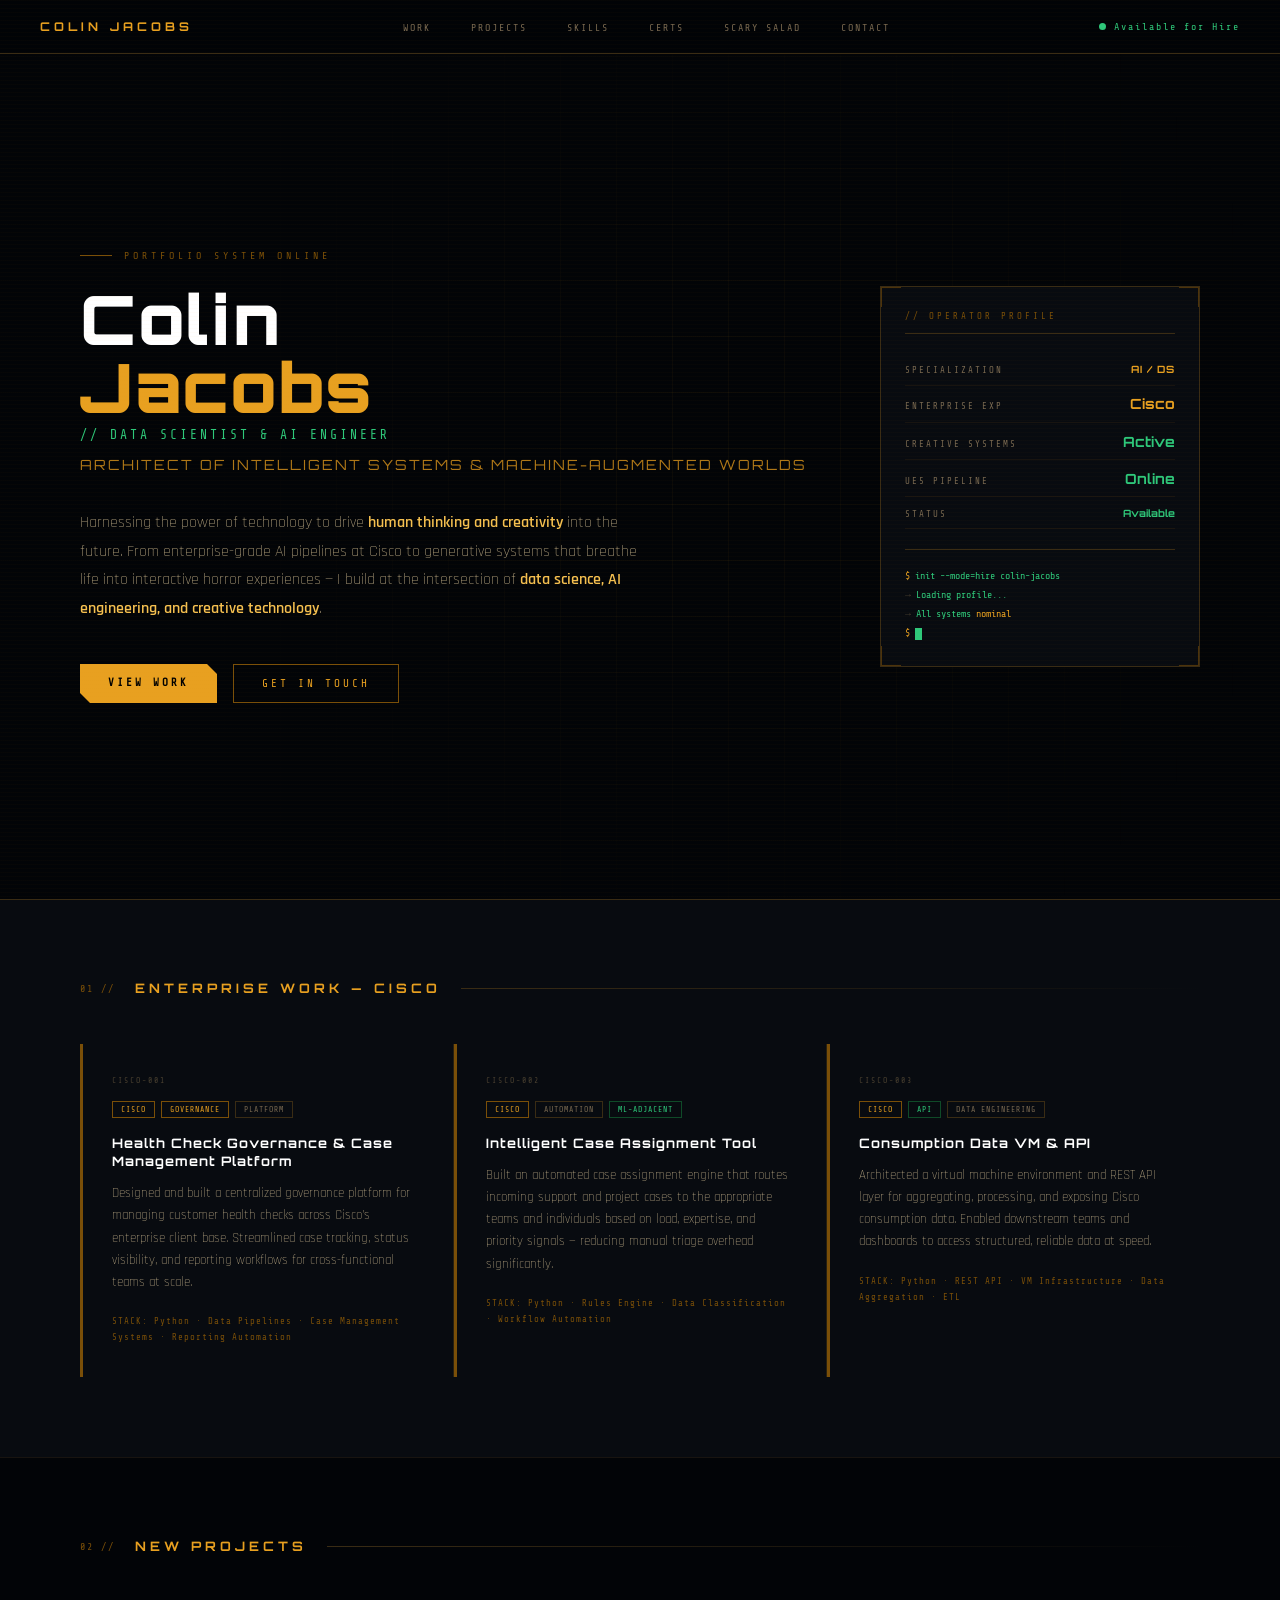
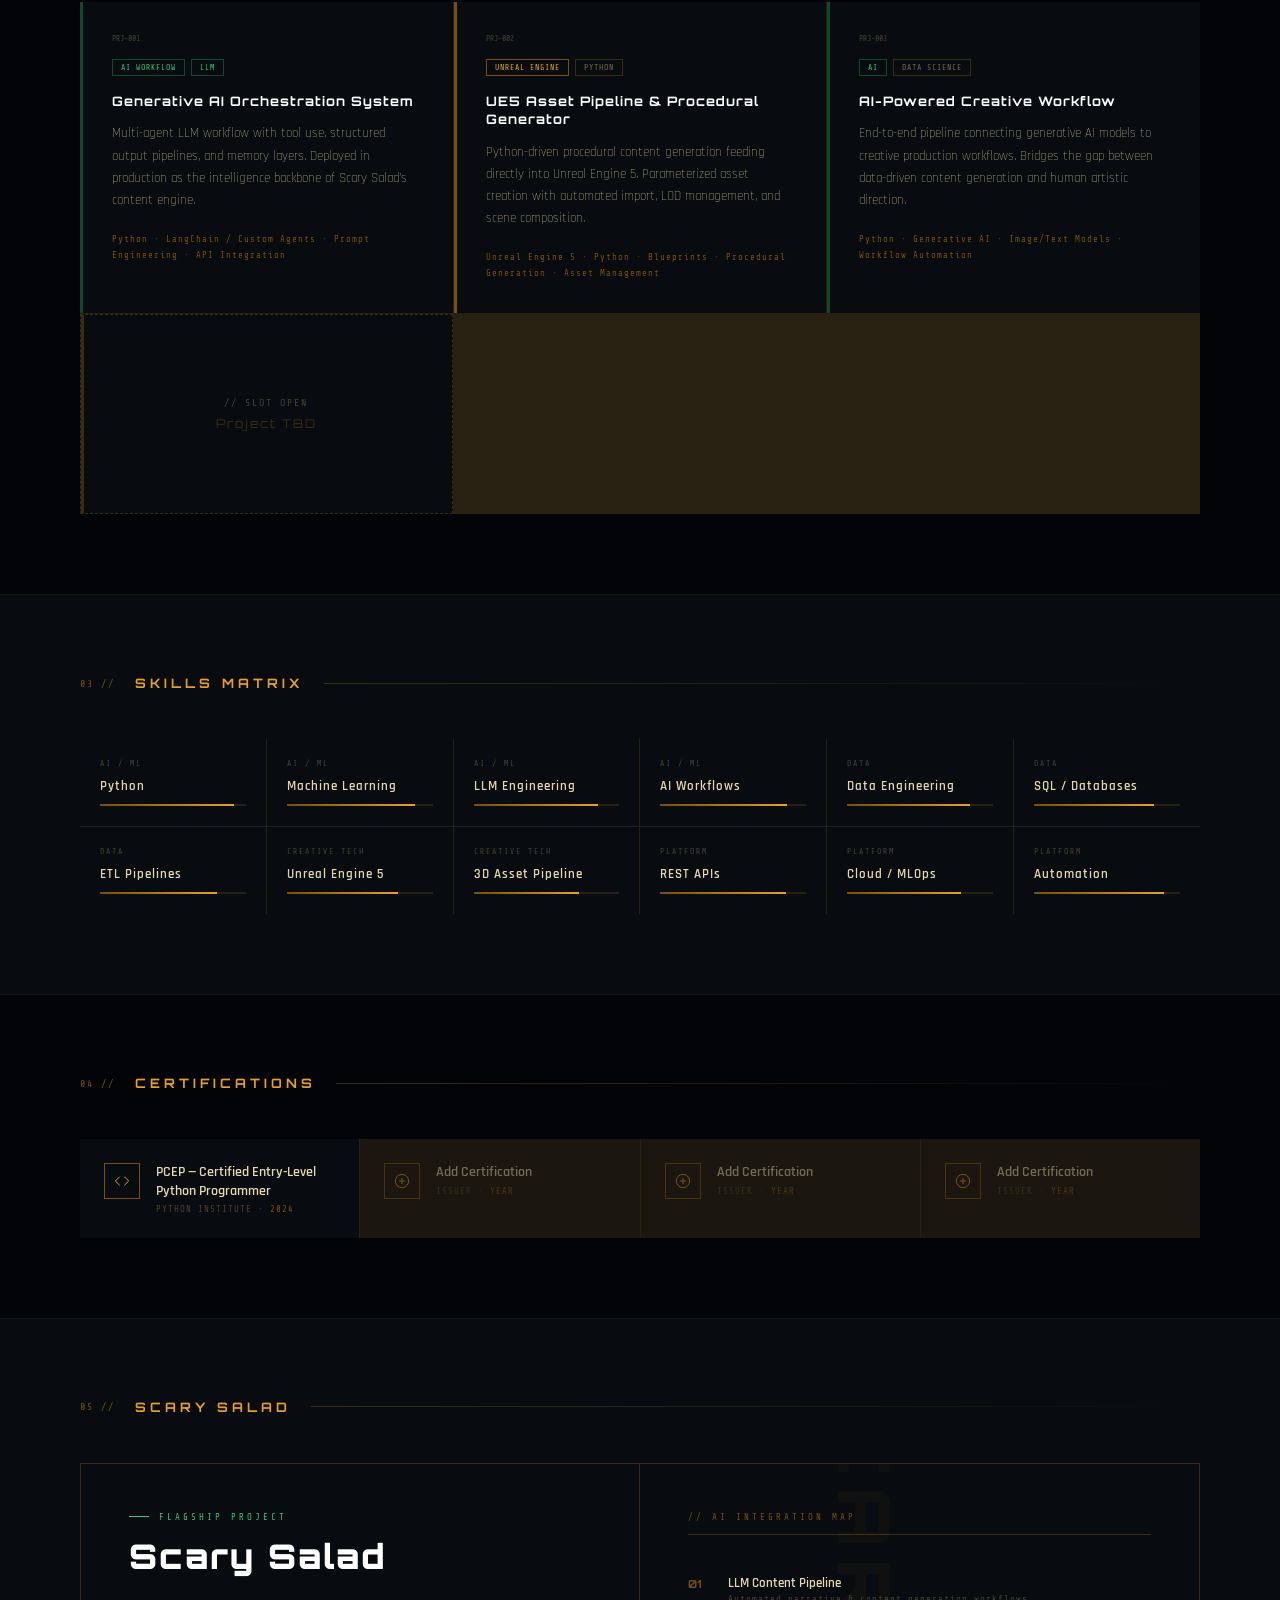
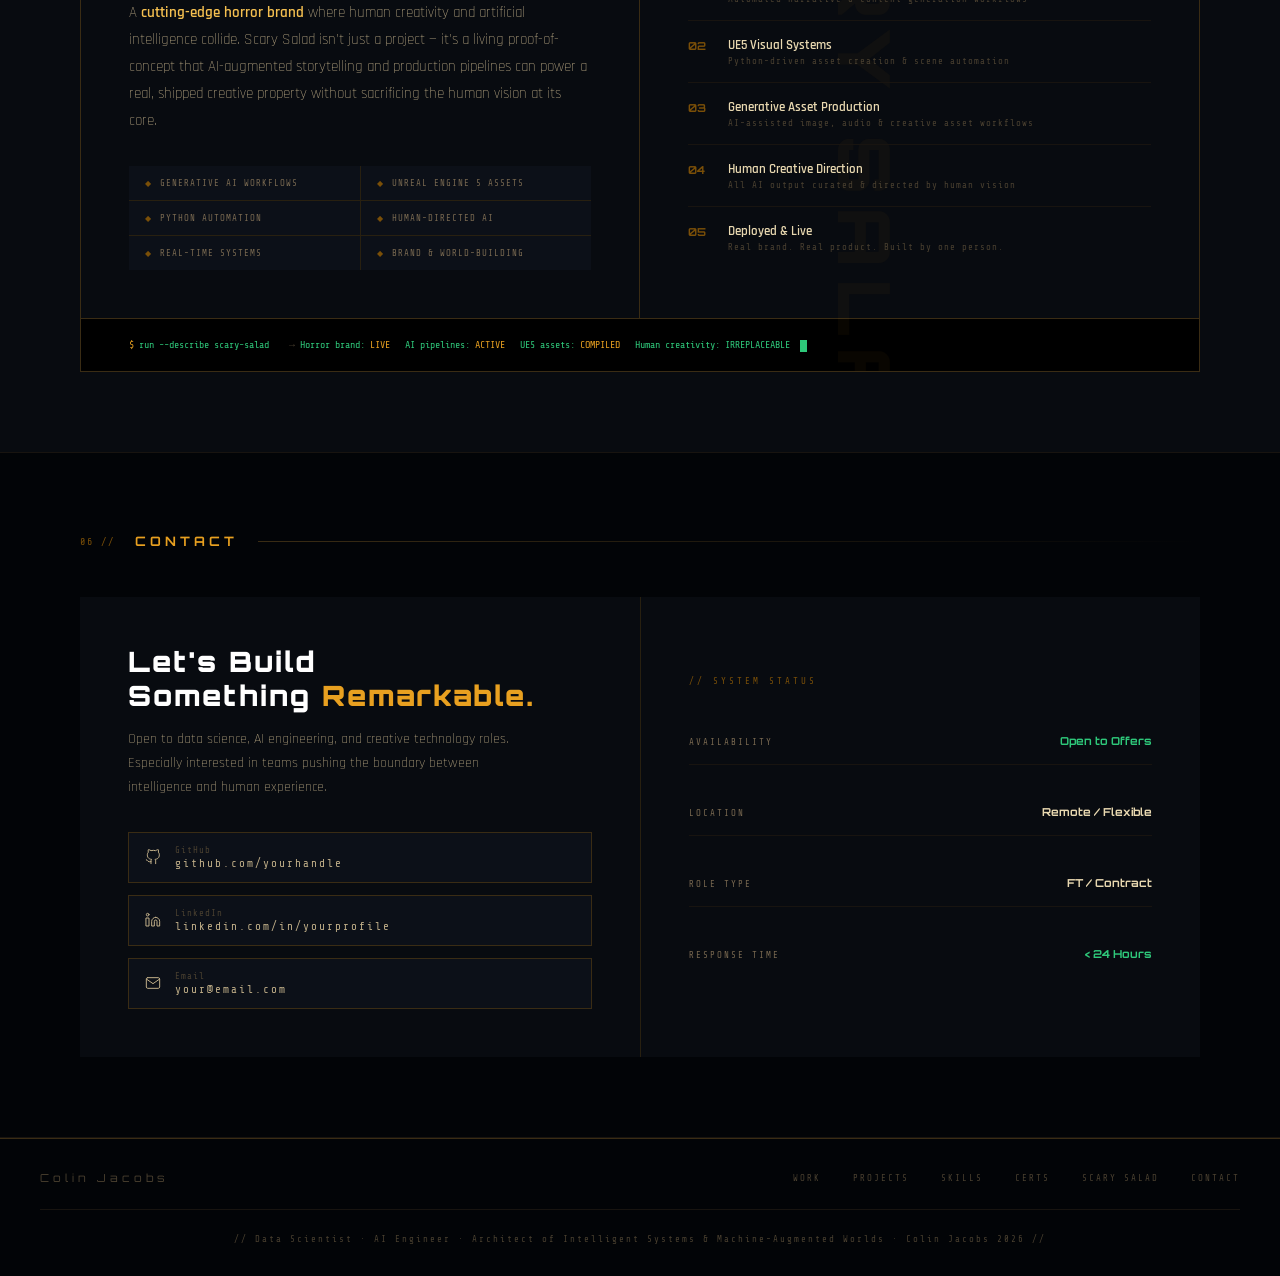
==== index.html @ 4a60636d "Add files via upload" ====
<!DOCTYPE html>
<html lang="en">
<head>
<meta charset="UTF-8">
<meta name="viewport" content="width=device-width, initial-scale=1.0">
<title>Colin Jacobs — Data Scientist & AI Engineer</title>
<link rel="preconnect" href="https://fonts.googleapis.com">
<link rel="preconnect" href="https://fonts.gstatic.com" crossorigin>
<link href="https://fonts.googleapis.com/css2?family=Share+Tech+Mono&family=Orbitron:wght@400;700;900&family=Rajdhani:wght@300;400;500;600;700&display=swap" rel="stylesheet">
<style>
  :root {
    --bg:           #020407;
    --surface:      #080b10;
    --surface2:     #0c1018;
    --surface3:     #111620;
    --amber:        #e8a020;
    --amber-dim:    #7a4f08;
    --amber-mid:    #b07818;
    --amber-glow:   #f5c050;
    --amber-faint:  rgba(232,160,32,0.08);
    --green:        #2ec87a;
    --green-dim:    #0f4a28;
    --text:         #c0ae88;
    --text-bright:  #e8d8b0;
    --text-dim:     #4a4030;
    --text-mid:     #786850;
    --border:       #181410;
    --border-mid:   #282010;
    --border-bright:#3a2c14;
    --red:          #c83018;
    --scan:         rgba(232,160,32,0.025);
    --grid-line:    rgba(232,160,32,0.05);
  }

  *, *::before, *::after { margin: 0; padding: 0; box-sizing: border-box; }

  html { scroll-behavior: smooth; }

  body {
    background: var(--bg);
    color: var(--text);
    font-family: 'Rajdhani', sans-serif;
    font-weight: 400;
    overflow-x: hidden;
    cursor: crosshair;
  }

  /* ── SCANLINES ── */
  body::before {
    content: '';
    position: fixed; inset: 0;
    background: repeating-linear-gradient(
      0deg,
      transparent,
      transparent 3px,
      var(--scan) 3px,
      var(--scan) 4px
    );
    pointer-events: none;
    z-index: 9999;
  }

  /* ── CORNER ORNAMENTS ── */
  .corner-ornament {
    position: absolute;
    width: 20px; height: 20px;
    pointer-events: none;
  }
  .corner-ornament.tl { top: 0; left: 0; border-top: 1px solid var(--amber-dim); border-left: 1px solid var(--amber-dim); }
  .corner-ornament.tr { top: 0; right: 0; border-top: 1px solid var(--amber-dim); border-right: 1px solid var(--amber-dim); }
  .corner-ornament.bl { bottom: 0; left: 0; border-bottom: 1px solid var(--amber-dim); border-left: 1px solid var(--amber-dim); }
  .corner-ornament.br { bottom: 0; right: 0; border-bottom: 1px solid var(--amber-dim); border-right: 1px solid var(--amber-dim); }

  /* ── SCROLLBAR ── */
  ::-webkit-scrollbar { width: 4px; }
  ::-webkit-scrollbar-track { background: var(--bg); }
  ::-webkit-scrollbar-thumb { background: var(--amber-dim); }

  /* ── NAV ── */
  nav {
    position: fixed; top: 0; left: 0; right: 0; z-index: 500;
    height: 54px;
    background: rgba(2,4,7,0.97);
    border-bottom: 1px solid var(--border-bright);
    display: flex; align-items: center; justify-content: space-between;
    padding: 0 2.5rem;
    backdrop-filter: blur(4px);
  }
  .nav-logo {
    font-family: 'Orbitron', monospace;
    font-size: 12px; font-weight: 700;
    color: var(--amber);
    letter-spacing: 4px;
    text-transform: uppercase;
    text-decoration: none;
  }
  .nav-links {
    display: flex; gap: 2.5rem;
    list-style: none;
  }
  .nav-links a {
    font-family: 'Share Tech Mono', monospace;
    font-size: 10px; letter-spacing: 2px;
    color: var(--text-mid);
    text-decoration: none;
    text-transform: uppercase;
    transition: color 0.2s;
    position: relative;
  }
  .nav-links a::after {
    content: '';
    position: absolute; bottom: -4px; left: 0; right: 0;
    height: 1px; background: var(--amber);
    transform: scaleX(0);
    transition: transform 0.2s;
  }
  .nav-links a:hover { color: var(--amber); }
  .nav-links a:hover::after { transform: scaleX(1); }
  .nav-status {
    font-family: 'Share Tech Mono', monospace;
    font-size: 10px; letter-spacing: 2px;
    color: var(--green);
    display: flex; align-items: center; gap: 8px;
  }
  .status-dot {
    width: 7px; height: 7px; border-radius: 50%;
    background: var(--green);
    animation: blink 2.4s ease-in-out infinite;
  }
  @keyframes blink { 0%,100%{opacity:1;} 50%{opacity:0.2;} }

  /* ── HERO ── */
  .hero {
    min-height: 100vh;
    padding: 54px 0 0;
    position: relative;
    display: flex; align-items: center;
    border-bottom: 1px solid var(--border-bright);
    overflow: hidden;
  }
  .hero-bg-grid {
    position: absolute; inset: 0;
    background-image:
      linear-gradient(var(--grid-line) 1px, transparent 1px),
      linear-gradient(90deg, var(--grid-line) 1px, transparent 1px);
    background-size: 56px 56px;
    mask-image: radial-gradient(ellipse 70% 80% at 40% 50%, black 20%, transparent 90%);
  }
  .hero-vignette {
    position: absolute; inset: 0;
    background: radial-gradient(ellipse 60% 80% at 80% 50%, transparent 40%, rgba(2,4,7,0.9) 100%);
  }
  .hero-inner {
    position: relative;
    width: 100%; max-width: 1200px;
    margin: 0 auto;
    padding: 5rem 2.5rem;
    display: grid;
    grid-template-columns: 1fr 320px;
    gap: 4rem;
    align-items: center;
  }
  .hero-eyebrow {
    font-family: 'Share Tech Mono', monospace;
    font-size: 10px; letter-spacing: 4px;
    color: var(--amber-dim);
    text-transform: uppercase;
    display: flex; align-items: center; gap: 12px;
    margin-bottom: 1.5rem;
    animation: fadeUp 0.8s ease both;
  }
  .hero-eyebrow::before {
    content: '';
    display: block; width: 32px; height: 1px;
    background: var(--amber-dim);
  }
  .hero-name {
    font-family: 'Orbitron', monospace;
    font-size: clamp(36px, 6vw, 68px);
    font-weight: 900;
    color: #fff;
    letter-spacing: 2px;
    line-height: 1.0;
    margin-bottom: 0.4rem;
    animation: fadeUp 0.8s 0.1s ease both;
  }
  .hero-name .name-first { display: block; }
  .hero-name .name-last {
    display: block;
    color: var(--amber);
    -webkit-text-stroke: 0px;
  }
  .hero-subtitle {
    font-family: 'Share Tech Mono', monospace;
    font-size: 13px; letter-spacing: 3px;
    color: var(--green);
    text-transform: uppercase;
    margin-bottom: 0.75rem;
    animation: fadeUp 0.8s 0.2s ease both;
  }
  .hero-tagline {
    font-family: 'Orbitron', monospace;
    font-size: clamp(11px, 1.4vw, 14px);
    font-weight: 400;
    color: var(--amber-mid);
    letter-spacing: 2px;
    text-transform: uppercase;
    margin-bottom: 2rem;
    line-height: 1.6;
    animation: fadeUp 0.8s 0.25s ease both;
  }
  .hero-bio {
    font-size: 16px;
    color: var(--text);
    line-height: 1.8;
    font-weight: 300;
    max-width: 560px;
    margin-bottom: 2.5rem;
    animation: fadeUp 0.8s 0.3s ease both;
  }
  .hero-bio strong { color: var(--amber-glow); font-weight: 600; }
  .hero-cta {
    display: flex; gap: 1rem; flex-wrap: wrap;
    animation: fadeUp 0.8s 0.4s ease both;
  }
  .btn-primary {
    font-family: 'Share Tech Mono', monospace;
    font-size: 11px; letter-spacing: 3px;
    padding: 12px 28px;
    background: var(--amber);
    color: #000;
    border: none; cursor: pointer;
    text-transform: uppercase;
    font-weight: 700;
    text-decoration: none;
    display: inline-block;
    transition: background 0.2s, transform 0.15s;
    clip-path: polygon(0 0, calc(100% - 10px) 0, 100% 10px, 100% 100%, 10px 100%, 0 calc(100% - 10px));
  }
  .btn-primary:hover { background: var(--amber-glow); transform: translateY(-1px); }
  .btn-outline {
    font-family: 'Share Tech Mono', monospace;
    font-size: 11px; letter-spacing: 3px;
    padding: 12px 28px;
    background: transparent;
    color: var(--amber);
    border: 1px solid var(--amber-dim);
    cursor: pointer;
    text-transform: uppercase;
    text-decoration: none;
    display: inline-block;
    transition: border-color 0.2s, color 0.2s, transform 0.15s;
  }
  .btn-outline:hover { border-color: var(--amber); color: var(--amber-glow); transform: translateY(-1px); }

  /* hero sidebar */
  .hero-sidebar {
    animation: fadeUp 0.8s 0.5s ease both;
  }
  .hud-panel {
    background: var(--surface);
    border: 1px solid var(--border-bright);
    padding: 1.5rem;
    position: relative;
  }
  .hud-panel .corner-ornament { opacity: 0.6; }
  .hud-title {
    font-family: 'Share Tech Mono', monospace;
    font-size: 9px; letter-spacing: 3px;
    color: var(--amber-dim);
    text-transform: uppercase;
    margin-bottom: 1.25rem;
    padding-bottom: 0.75rem;
    border-bottom: 1px solid var(--border-bright);
  }
  .hud-stat {
    display: flex; justify-content: space-between; align-items: baseline;
    padding: 0.6rem 0;
    border-bottom: 1px solid var(--border);
  }
  .hud-stat:last-child { border-bottom: none; }
  .hud-label {
    font-family: 'Share Tech Mono', monospace;
    font-size: 9px; letter-spacing: 2px;
    color: var(--text-mid);
    text-transform: uppercase;
  }
  .hud-val {
    font-family: 'Orbitron', monospace;
    font-size: 14px; font-weight: 700;
    color: var(--amber);
  }
  .hud-val.green { color: var(--green); }
  .terminal-line {
    font-family: 'Share Tech Mono', monospace;
    font-size: 10px; color: var(--green);
    margin-top: 1.25rem; padding-top: 1rem;
    border-top: 1px solid var(--border-bright);
    line-height: 1.9;
  }
  .t-p { color: var(--amber); }
  .t-d { color: var(--text-dim); }
  .cursor {
    display: inline-block;
    width: 7px; height: 12px;
    background: var(--green);
    vertical-align: middle;
    animation: cur 1s step-end infinite;
  }
  @keyframes cur { 0%,100%{opacity:1} 50%{opacity:0} }

  @keyframes fadeUp {
    from { opacity:0; transform: translateY(20px); }
    to   { opacity:1; transform: translateY(0); }
  }

  /* ── SECTION BASE ── */
  .section {
    max-width: 1200px;
    margin: 0 auto;
    padding: 5rem 2.5rem;
    border-bottom: 1px solid var(--border);
  }
  .section-header {
    display: flex; align-items: center; gap: 1.25rem;
    margin-bottom: 3rem;
  }
  .section-num {
    font-family: 'Share Tech Mono', monospace;
    font-size: 10px; letter-spacing: 2px;
    color: var(--amber-dim);
    flex-shrink: 0;
  }
  .section-title {
    font-family: 'Orbitron', monospace;
    font-size: 13px; font-weight: 700;
    color: var(--amber);
    letter-spacing: 4px;
    text-transform: uppercase;
    flex-shrink: 0;
  }
  .section-rule {
    flex: 1; height: 1px;
    background: linear-gradient(90deg, var(--border-bright), transparent);
  }

  /* ── SKILLS ── */
  .skills-grid {
    display: grid;
    grid-template-columns: repeat(auto-fit, minmax(160px, 1fr));
    gap: 1px;
    background: var(--border-mid);
  }
  .skill-cell {
    background: var(--surface);
    padding: 1.25rem;
    transition: background 0.2s;
    position: relative;
  }
  .skill-cell:hover { background: var(--surface2); }
  .skill-cat {
    font-family: 'Share Tech Mono', monospace;
    font-size: 8px; letter-spacing: 2px;
    color: var(--text-dim);
    text-transform: uppercase;
    margin-bottom: 10px;
  }
  .skill-name {
    font-family: 'Rajdhani', sans-serif;
    font-size: 13px; font-weight: 600;
    color: var(--text-bright);
    margin-bottom: 10px;
    letter-spacing: 1px;
  }
  .skill-bar {
    height: 2px;
    background: var(--border-mid);
    position: relative;
    overflow: hidden;
  }
  .skill-fill {
    height: 100%;
    background: linear-gradient(90deg, var(--amber-dim), var(--amber));
    width: 0%;
    transition: width 1.2s cubic-bezier(0.4, 0, 0.2, 1);
  }
  .skill-pct {
    position: absolute; right: 0; top: -18px;
    font-family: 'Share Tech Mono', monospace;
    font-size: 9px; color: var(--amber-dim);
  }

  /* ── WORK / CISCO ── */
  .work-grid {
    display: grid;
    grid-template-columns: repeat(auto-fit, minmax(300px, 1fr));
    gap: 1px;
    background: var(--border-mid);
  }
  .work-card {
    background: var(--surface);
    padding: 2rem;
    position: relative;
    overflow: hidden;
    transition: background 0.2s;
  }
  .work-card:hover { background: var(--surface2); }
  .work-card::before {
    content: '';
    position: absolute; top: 0; left: 0;
    width: 3px; height: 100%;
    background: var(--amber-dim);
    transition: background 0.2s;
  }
  .work-card:hover::before { background: var(--amber); }
  .work-card-id {
    font-family: 'Share Tech Mono', monospace;
    font-size: 8px; letter-spacing: 2px;
    color: var(--text-dim);
    margin-bottom: 1rem;
  }
  .work-tags {
    display: flex; gap: 6px; flex-wrap: wrap;
    margin-bottom: 1rem;
  }
  .tag {
    font-family: 'Share Tech Mono', monospace;
    font-size: 8px; letter-spacing: 1px;
    padding: 3px 8px;
    border: 1px solid var(--border-bright);
    color: var(--text-mid);
    text-transform: uppercase;
  }
  .tag.amber { border-color: var(--amber-dim); color: var(--amber); }
  .tag.green  { border-color: var(--green-dim);  color: var(--green); }
  .work-title {
    font-family: 'Orbitron', monospace;
    font-size: 13px; font-weight: 700;
    color: #fff;
    letter-spacing: 1px;
    line-height: 1.4;
    margin-bottom: 0.75rem;
  }
  .work-desc {
    font-size: 13px;
    color: var(--text);
    line-height: 1.7;
    font-weight: 300;
  }
  .work-tech {
    margin-top: 1.25rem;
    font-family: 'Share Tech Mono', monospace;
    font-size: 9px;
    color: var(--amber-dim);
    letter-spacing: 1px;
    line-height: 1.8;
  }

  /* ── PROJECTS ── */
  .projects-grid {
    display: grid;
    grid-template-columns: repeat(auto-fit, minmax(280px, 1fr));
    gap: 1px;
    background: var(--border-mid);
  }
  .project-card {
    background: var(--surface);
    padding: 2rem;
    position: relative;
    overflow: hidden;
    transition: background 0.2s;
  }
  .project-card:hover { background: var(--surface2); }
  .project-card::before {
    content: '';
    position: absolute; top: 0; left: 0;
    width: 3px; height: 100%;
    background: var(--border-bright);
    transition: background 0.2s;
  }
  .project-card.accent-amber::before { background: var(--amber-dim); }
  .project-card.accent-green::before  { background: var(--green-dim); }
  .project-card:hover::before { filter: brightness(1.6); }
  .project-num {
    font-family: 'Share Tech Mono', monospace;
    font-size: 8px; color: var(--text-dim);
    margin-bottom: 1rem;
  }
  .project-title {
    font-family: 'Orbitron', monospace;
    font-size: 13px; font-weight: 700;
    color: #fff; letter-spacing: 1px;
    line-height: 1.4; margin-bottom: 0.75rem;
  }
  .project-desc {
    font-size: 13px; color: var(--text);
    line-height: 1.7; font-weight: 300;
  }

  /* ── CERTS ── */
  .certs-grid {
    display: grid;
    grid-template-columns: repeat(auto-fit, minmax(240px, 1fr));
    gap: 1px;
    background: var(--border-mid);
  }
  .cert-card {
    background: var(--surface);
    padding: 1.5rem;
    display: flex; align-items: flex-start; gap: 1rem;
    transition: background 0.2s;
    position: relative;
  }
  .cert-card:hover { background: var(--surface2); }
  .cert-card.placeholder { opacity: 0.4; }
  .cert-icon {
    width: 36px; height: 36px; flex-shrink: 0;
    border: 1px solid var(--amber-dim);
    display: flex; align-items: center; justify-content: center;
  }
  .cert-icon svg { width: 16px; height: 16px; stroke: var(--amber); fill: none; stroke-width: 1.5; stroke-linecap: round; stroke-linejoin: round; }
  .cert-name {
    font-family: 'Rajdhani', sans-serif;
    font-size: 14px; font-weight: 600;
    color: var(--text-bright);
    margin-bottom: 4px;
    line-height: 1.3;
  }
  .cert-meta {
    font-family: 'Share Tech Mono', monospace;
    font-size: 9px; color: var(--text-dim);
    letter-spacing: 1px; text-transform: uppercase;
  }
  .cert-meta span { color: var(--amber-dim); }

  /* ── SCARY SALAD ── */
  .ss-wrapper {
    background: var(--surface);
    border: 1px solid var(--border-bright);
    position: relative;
    overflow: hidden;
  }
  .ss-watermark {
    position: absolute;
    right: -40px; top: 50%;
    transform: translateY(-50%) rotate(90deg);
    font-family: 'Orbitron', monospace;
    font-size: 72px; font-weight: 900;
    color: rgba(232,160,32,0.04);
    letter-spacing: 12px;
    white-space: nowrap;
    pointer-events: none;
    user-select: none;
  }
  .ss-inner {
    display: grid;
    grid-template-columns: 1fr 1fr;
    gap: 0;
  }
  .ss-left {
    padding: 3rem;
    border-right: 1px solid var(--border-bright);
    position: relative;
  }
  .ss-right { padding: 3rem; }
  .ss-eyebrow {
    font-family: 'Share Tech Mono', monospace;
    font-size: 9px; letter-spacing: 3px;
    color: var(--green);
    text-transform: uppercase;
    margin-bottom: 1rem;
    display: flex; align-items: center; gap: 10px;
  }
  .ss-eyebrow::before {
    content: '';
    width: 20px; height: 1px;
    background: var(--green);
    display: block;
  }
  .ss-title {
    font-family: 'Orbitron', monospace;
    font-size: clamp(22px, 3vw, 34px);
    font-weight: 900;
    color: #fff;
    line-height: 1.1;
    margin-bottom: 1.5rem;
    letter-spacing: 2px;
  }
  .ss-desc {
    font-size: 15px;
    color: var(--text);
    line-height: 1.8;
    font-weight: 300;
    margin-bottom: 2rem;
  }
  .ss-desc strong { color: var(--amber-glow); font-weight: 600; }
  .ss-pillars {
    display: grid;
    grid-template-columns: 1fr 1fr;
    gap: 1px;
    background: var(--border-mid);
  }
  .ss-pillar {
    background: var(--surface2);
    padding: 0.75rem 1rem;
    font-family: 'Share Tech Mono', monospace;
    font-size: 9px; letter-spacing: 1px;
    color: var(--text-mid);
    text-transform: uppercase;
    display: flex; align-items: center; gap: 8px;
  }
  .ss-pillar::before {
    content: '◆';
    color: var(--amber-dim);
    font-size: 8px;
  }
  .ss-right-title {
    font-family: 'Share Tech Mono', monospace;
    font-size: 9px; letter-spacing: 3px;
    color: var(--amber-dim);
    text-transform: uppercase;
    margin-bottom: 1.5rem;
    padding-bottom: 0.75rem;
    border-bottom: 1px solid var(--border-bright);
  }
  .ss-flow {
    display: flex;
    flex-direction: column;
    gap: 0;
  }
  .ss-flow-step {
    display: flex; align-items: flex-start; gap: 1rem;
    padding: 1rem 0;
    border-bottom: 1px solid var(--border);
    position: relative;
  }
  .ss-flow-step:last-child { border-bottom: none; }
  .ss-flow-num {
    font-family: 'Orbitron', monospace;
    font-size: 11px; font-weight: 700;
    color: var(--amber-dim);
    flex-shrink: 0; width: 24px;
    margin-top: 2px;
  }
  .ss-flow-label {
    font-family: 'Rajdhani', sans-serif;
    font-size: 13px; font-weight: 600;
    color: var(--text-bright);
    margin-bottom: 3px;
  }
  .ss-flow-sub {
    font-family: 'Share Tech Mono', monospace;
    font-size: 9px; color: var(--text-dim);
    letter-spacing: 1px;
  }
  .ss-terminal {
    background: #000;
    border-top: 1px solid var(--border-bright);
    padding: 1rem 3rem;
    font-family: 'Share Tech Mono', monospace;
    font-size: 10px; color: var(--green);
    line-height: 2;
  }

  /* ── CONTACT ── */
  .contact-grid {
    display: grid;
    grid-template-columns: 1fr 1fr;
    gap: 1px;
    background: var(--border-mid);
  }
  .contact-left {
    background: var(--surface);
    padding: 3rem;
  }
  .contact-headline {
    font-family: 'Orbitron', monospace;
    font-size: clamp(18px, 2.5vw, 28px);
    font-weight: 900;
    color: #fff;
    letter-spacing: 2px;
    line-height: 1.2;
    margin-bottom: 1rem;
  }
  .contact-headline .accent { color: var(--amber); }
  .contact-sub {
    font-size: 14px; color: var(--text);
    line-height: 1.7; font-weight: 300;
    margin-bottom: 2rem; max-width: 400px;
  }
  .contact-links {
    display: flex; flex-direction: column; gap: 12px;
  }
  .contact-link {
    display: flex; align-items: center; gap: 14px;
    padding: 12px 16px;
    border: 1px solid var(--border-bright);
    color: var(--text);
    text-decoration: none;
    font-family: 'Share Tech Mono', monospace;
    font-size: 11px; letter-spacing: 2px;
    transition: border-color 0.2s, color 0.2s;
    background: var(--surface2);
  }
  .contact-link:hover { border-color: var(--amber); color: var(--amber); }
  .contact-link-label { color: var(--text-dim); font-size: 9px; display: block; margin-bottom: 2px; letter-spacing: 1px; }
  .contact-right {
    background: var(--surface);
    padding: 3rem;
    display: flex; flex-direction: column; gap: 1px;
  }

  /* ── FOOTER ── */
  footer {
    background: var(--bg);
    border-top: 1px solid var(--border-bright);
    padding: 2rem 2.5rem;
    display: flex;
    justify-content: space-between; align-items: center;
    flex-wrap: wrap; gap: 1rem;
    max-width: 100%;
  }
  .footer-logo {
    font-family: 'Orbitron', monospace;
    font-size: 11px; letter-spacing: 4px;
    color: var(--text-dim);
    text-decoration: none;
  }
  .footer-links { display: flex; gap: 2rem; }
  .footer-links a {
    font-family: 'Share Tech Mono', monospace;
    font-size: 9px; letter-spacing: 2px;
    color: var(--text-dim);
    text-decoration: none;
    text-transform: uppercase;
    transition: color 0.2s;
  }
  .footer-links a:hover { color: var(--amber); }
  .footer-copy {
    width: 100%;
    text-align: center;
    font-family: 'Share Tech Mono', monospace;
    font-size: 9px; letter-spacing: 2px;
    color: var(--text-dim);
    border-top: 1px solid var(--border);
    padding-top: 1.5rem; margin-top: 0.5rem;
  }

  /* ── RESPONSIVE ── */
  @media (max-width: 860px) {
    .hero-inner { grid-template-columns: 1fr; }
    .hero-sidebar { display: none; }
    .ss-inner { grid-template-columns: 1fr; }
    .ss-left { border-right: none; border-bottom: 1px solid var(--border-bright); }
    .contact-grid { grid-template-columns: 1fr; }
    .nav-links { display: none; }
  }
</style>
</head>
<body>

<!-- ── NAV ── -->
<nav>
  <a href="#" class="nav-logo">Colin Jacobs</a>
  <ul class="nav-links">
    <li><a href="#work">Work</a></li>
    <li><a href="#projects">Projects</a></li>
    <li><a href="#skills">Skills</a></li>
    <li><a href="#certs">Certs</a></li>
    <li><a href="#scary-salad">Scary Salad</a></li>
    <li><a href="#contact">Contact</a></li>
  </ul>
  <div class="nav-status"><div class="status-dot"></div>Available for Hire</div>
</nav>

<!-- ── HERO ── -->
<section class="hero">
  <div class="hero-bg-grid"></div>
  <div class="hero-vignette"></div>
  <div class="hero-inner">
    <div class="hero-content">
      <div class="hero-eyebrow">Portfolio System Online</div>
      <h1 class="hero-name">
        <span class="name-first">Colin</span>
        <span class="name-last">Jacobs</span>
      </h1>
      <div class="hero-subtitle">// Data Scientist &amp; AI Engineer</div>
      <div class="hero-tagline">Architect of Intelligent Systems &amp; Machine-Augmented Worlds</div>
      <p class="hero-bio">
        Harnessing the power of technology to drive <strong>human thinking and creativity</strong> into the future. From enterprise-grade AI pipelines at Cisco to generative systems that breathe life into interactive horror experiences — I build at the intersection of <strong>data science, AI engineering, and creative technology</strong>.
      </p>
      <div class="hero-cta">
        <a href="#work" class="btn-primary">View Work</a>
        <a href="#contact" class="btn-outline">Get In Touch</a>
      </div>
    </div>
    <aside class="hero-sidebar">
      <div class="hud-panel">
        <div class="corner-ornament tl"></div>
        <div class="corner-ornament tr"></div>
        <div class="corner-ornament bl"></div>
        <div class="corner-ornament br"></div>
        <div class="hud-title">// Operator Profile</div>
        <div class="hud-stat">
          <span class="hud-label">Specialization</span>
          <span class="hud-val" style="font-size:10px; letter-spacing:1px;">AI / DS</span>
        </div>
        <div class="hud-stat">
          <span class="hud-label">Enterprise Exp</span>
          <span class="hud-val">Cisco</span>
        </div>
        <div class="hud-stat">
          <span class="hud-label">Creative Systems</span>
          <span class="hud-val green">Active</span>
        </div>
        <div class="hud-stat">
          <span class="hud-label">UE5 Pipeline</span>
          <span class="hud-val green">Online</span>
        </div>
        <div class="hud-stat">
          <span class="hud-label">Status</span>
          <span class="hud-val green" style="font-size:10px;">Available</span>
        </div>
        <div class="terminal-line">
          <div><span class="t-p">$ </span>init --mode=hire colin-jacobs</div>
          <div><span class="t-d">→ </span>Loading profile...</div>
          <div><span class="t-d">→ </span>All systems <span style="color:var(--amber)">nominal</span></div>
          <div><span class="t-p">$ </span><span class="cursor"></span></div>
        </div>
      </div>
    </aside>
  </div>
</section>

<!-- ── CISCO WORK ── -->
<div id="work" style="background: var(--surface); border-bottom: 1px solid var(--border);">
  <div class="section" style="border:none;">
    <div class="section-header">
      <span class="section-num">01 //</span>
      <span class="section-title">Enterprise Work — Cisco</span>
      <div class="section-rule"></div>
    </div>
    <div class="work-grid">
      <div class="work-card">
        <div class="work-card-id">CISCO-001</div>
        <div class="work-tags">
          <span class="tag amber">Cisco</span>
          <span class="tag amber">Governance</span>
          <span class="tag">Platform</span>
        </div>
        <div class="work-title">Health Check Governance &amp; Case Management Platform</div>
        <p class="work-desc">Designed and built a centralized governance platform for managing customer health checks across Cisco's enterprise client base. Streamlined case tracking, status visibility, and reporting workflows for cross-functional teams at scale.</p>
        <div class="work-tech">STACK: Python · Data Pipelines · Case Management Systems · Reporting Automation</div>
      </div>
      <div class="work-card">
        <div class="work-card-id">CISCO-002</div>
        <div class="work-tags">
          <span class="tag amber">Cisco</span>
          <span class="tag">Automation</span>
          <span class="tag green">ML-Adjacent</span>
        </div>
        <div class="work-title">Intelligent Case Assignment Tool</div>
        <p class="work-desc">Built an automated case assignment engine that routes incoming support and project cases to the appropriate teams and individuals based on load, expertise, and priority signals — reducing manual triage overhead significantly.</p>
        <div class="work-tech">STACK: Python · Rules Engine · Data Classification · Workflow Automation</div>
      </div>
      <div class="work-card">
        <div class="work-card-id">CISCO-003</div>
        <div class="work-tags">
          <span class="tag amber">Cisco</span>
          <span class="tag green">API</span>
          <span class="tag">Data Engineering</span>
        </div>
        <div class="work-title">Consumption Data VM &amp; API</div>
        <p class="work-desc">Architected a virtual machine environment and REST API layer for aggregating, processing, and exposing Cisco consumption data. Enabled downstream teams and dashboards to access structured, reliable data at speed.</p>
        <div class="work-tech">STACK: Python · REST API · VM Infrastructure · Data Aggregation · ETL</div>
      </div>
    </div>
  </div>
</div>

<!-- ── PROJECTS ── -->
<div id="projects" style="border-bottom: 1px solid var(--border);">
  <div class="section" style="border:none;">
    <div class="section-header">
      <span class="section-num">02 //</span>
      <span class="section-title">New Projects</span>
      <div class="section-rule"></div>
    </div>
    <div class="projects-grid">
      <div class="project-card accent-green">
        <div class="project-num">PRJ-001</div>
        <div class="work-tags">
          <span class="tag green">AI Workflow</span>
          <span class="tag green">LLM</span>
        </div>
        <div class="project-title">Generative AI Orchestration System</div>
        <p class="project-desc">Multi-agent LLM workflow with tool use, structured output pipelines, and memory layers. Deployed in production as the intelligence backbone of Scary Salad's content engine.</p>
        <div class="work-tech" style="margin-top:1.25rem;">Python · LangChain / Custom Agents · Prompt Engineering · API Integration</div>
      </div>
      <div class="project-card accent-amber">
        <div class="project-num">PRJ-002</div>
        <div class="work-tags">
          <span class="tag amber">Unreal Engine</span>
          <span class="tag">Python</span>
        </div>
        <div class="project-title">UE5 Asset Pipeline &amp; Procedural Generator</div>
        <p class="project-desc">Python-driven procedural content generation feeding directly into Unreal Engine 5. Parameterized asset creation with automated import, LOD management, and scene composition.</p>
        <div class="work-tech" style="margin-top:1.25rem;">Unreal Engine 5 · Python · Blueprints · Procedural Generation · Asset Management</div>
      </div>
      <div class="project-card accent-green">
        <div class="project-num">PRJ-003</div>
        <div class="work-tags">
          <span class="tag green">AI</span>
          <span class="tag">Data Science</span>
        </div>
        <div class="project-title">AI-Powered Creative Workflow</div>
        <p class="project-desc">End-to-end pipeline connecting generative AI models to creative production workflows. Bridges the gap between data-driven content generation and human artistic direction.</p>
        <div class="work-tech" style="margin-top:1.25rem;">Python · Generative AI · Image/Text Models · Workflow Automation</div>
      </div>
      <div class="project-card" style="background: var(--surface); border: 1px dashed var(--border-bright); display:flex; align-items:center; justify-content:center; min-height:200px;">
        <div style="text-align:center; padding:2rem;">
          <div style="font-family:'Share Tech Mono',monospace; font-size:10px; color:var(--text-dim); letter-spacing:2px; margin-bottom:8px;">// SLOT OPEN</div>
          <div style="font-family:'Orbitron',monospace; font-size:12px; color:var(--border-bright); letter-spacing:2px;">Project TBD</div>
        </div>
      </div>
    </div>
  </div>
</div>

<!-- ── SKILLS ── -->
<div id="skills" style="background: var(--surface); border-bottom: 1px solid var(--border);">
  <div class="section" style="border:none;">
    <div class="section-header">
      <span class="section-num">03 //</span>
      <span class="section-title">Skills Matrix</span>
      <div class="section-rule"></div>
    </div>
    <div class="skills-grid" id="skillsGrid">
      <div class="skill-cell"><div class="skill-cat">AI / ML</div><div class="skill-name">Python</div><div class="skill-bar"><div class="skill-fill" data-pct="92"></div></div></div>
      <div class="skill-cell"><div class="skill-cat">AI / ML</div><div class="skill-name">Machine Learning</div><div class="skill-bar"><div class="skill-fill" data-pct="88"></div></div></div>
      <div class="skill-cell"><div class="skill-cat">AI / ML</div><div class="skill-name">LLM Engineering</div><div class="skill-bar"><div class="skill-fill" data-pct="85"></div></div></div>
      <div class="skill-cell"><div class="skill-cat">AI / ML</div><div class="skill-name">AI Workflows</div><div class="skill-bar"><div class="skill-fill" data-pct="87"></div></div></div>
      <div class="skill-cell"><div class="skill-cat">Data</div><div class="skill-name">Data Engineering</div><div class="skill-bar"><div class="skill-fill" data-pct="84"></div></div></div>
      <div class="skill-cell"><div class="skill-cat">Data</div><div class="skill-name">SQL / Databases</div><div class="skill-bar"><div class="skill-fill" data-pct="82"></div></div></div>
      <div class="skill-cell"><div class="skill-cat">Data</div><div class="skill-name">ETL Pipelines</div><div class="skill-bar"><div class="skill-fill" data-pct="80"></div></div></div>
      <div class="skill-cell"><div class="skill-cat">Creative Tech</div><div class="skill-name">Unreal Engine 5</div><div class="skill-bar"><div class="skill-fill" data-pct="76"></div></div></div>
      <div class="skill-cell"><div class="skill-cat">Creative Tech</div><div class="skill-name">3D Asset Pipeline</div><div class="skill-bar"><div class="skill-fill" data-pct="72"></div></div></div>
      <div class="skill-cell"><div class="skill-cat">Platform</div><div class="skill-name">REST APIs</div><div class="skill-bar"><div class="skill-fill" data-pct="86"></div></div></div>
      <div class="skill-cell"><div class="skill-cat">Platform</div><div class="skill-name">Cloud / MLOps</div><div class="skill-bar"><div class="skill-fill" data-pct="78"></div></div></div>
      <div class="skill-cell"><div class="skill-cat">Platform</div><div class="skill-name">Automation</div><div class="skill-bar"><div class="skill-fill" data-pct="89"></div></div></div>
    </div>
  </div>
</div>

<!-- ── CERTIFICATIONS ── -->
<div id="certs" style="border-bottom: 1px solid var(--border);">
  <div class="section" style="border:none;">
    <div class="section-header">
      <span class="section-num">04 //</span>
      <span class="section-title">Certifications</span>
      <div class="section-rule"></div>
    </div>
    <div class="certs-grid">
      <div class="cert-card">
        <div class="cert-icon">
          <svg viewBox="0 0 24 24"><polyline points="16 18 22 12 16 6"/><polyline points="8 6 2 12 8 18"/></svg>
        </div>
        <div>
          <div class="cert-name">PCEP — Certified Entry-Level Python Programmer</div>
          <div class="cert-meta">Python Institute <span>· 2024</span></div>
        </div>
      </div>
      <div class="cert-card placeholder">
        <div class="cert-icon">
          <svg viewBox="0 0 24 24"><circle cx="12" cy="12" r="10"/><line x1="12" y1="8" x2="12" y2="16"/><line x1="8" y1="12" x2="16" y2="12"/></svg>
        </div>
        <div>
          <div class="cert-name">Add Certification</div>
          <div class="cert-meta">Issuer <span>· Year</span></div>
        </div>
      </div>
      <div class="cert-card placeholder">
        <div class="cert-icon">
          <svg viewBox="0 0 24 24"><circle cx="12" cy="12" r="10"/><line x1="12" y1="8" x2="12" y2="16"/><line x1="8" y1="12" x2="16" y2="12"/></svg>
        </div>
        <div>
          <div class="cert-name">Add Certification</div>
          <div class="cert-meta">Issuer <span>· Year</span></div>
        </div>
      </div>
      <div class="cert-card placeholder">
        <div class="cert-icon">
          <svg viewBox="0 0 24 24"><circle cx="12" cy="12" r="10"/><line x1="12" y1="8" x2="12" y2="16"/><line x1="8" y1="12" x2="16" y2="12"/></svg>
        </div>
        <div>
          <div class="cert-name">Add Certification</div>
          <div class="cert-meta">Issuer <span>· Year</span></div>
        </div>
      </div>
    </div>
  </div>
</div>

<!-- ── SCARY SALAD ── -->
<div id="scary-salad" style="background: var(--surface); border-bottom: 1px solid var(--border);">
  <div class="section" style="border:none;">
    <div class="section-header">
      <span class="section-num">05 //</span>
      <span class="section-title">Scary Salad</span>
      <div class="section-rule"></div>
    </div>
    <div class="ss-wrapper">
      <div class="ss-watermark">SCARY SALAD</div>
      <div class="ss-inner">
        <div class="ss-left">
          <div class="ss-eyebrow">Flagship Project</div>
          <div class="ss-title">Scary Salad</div>
          <p class="ss-desc">
            A <strong>cutting-edge horror brand</strong> where human creativity and artificial intelligence collide. Scary Salad isn't just a project — it's a living proof-of-concept that AI-augmented storytelling and production pipelines can power a real, shipped creative property without sacrificing the human vision at its core.
          </p>
          <div class="ss-pillars">
            <div class="ss-pillar">Generative AI Workflows</div>
            <div class="ss-pillar">Unreal Engine 5 Assets</div>
            <div class="ss-pillar">Python Automation</div>
            <div class="ss-pillar">Human-Directed AI</div>
            <div class="ss-pillar">Real-Time Systems</div>
            <div class="ss-pillar">Brand &amp; World-Building</div>
          </div>
        </div>
        <div class="ss-right">
          <div class="ss-right-title">// AI Integration Map</div>
          <div class="ss-flow">
            <div class="ss-flow-step">
              <div class="ss-flow-num">01</div>
              <div>
                <div class="ss-flow-label">LLM Content Pipeline</div>
                <div class="ss-flow-sub">Automated narrative &amp; content generation workflows</div>
              </div>
            </div>
            <div class="ss-flow-step">
              <div class="ss-flow-num">02</div>
              <div>
                <div class="ss-flow-label">UE5 Visual Systems</div>
                <div class="ss-flow-sub">Python-driven asset creation &amp; scene automation</div>
              </div>
            </div>
            <div class="ss-flow-step">
              <div class="ss-flow-num">03</div>
              <div>
                <div class="ss-flow-label">Generative Asset Production</div>
                <div class="ss-flow-sub">AI-assisted image, audio &amp; creative asset workflows</div>
              </div>
            </div>
            <div class="ss-flow-step">
              <div class="ss-flow-num">04</div>
              <div>
                <div class="ss-flow-label">Human Creative Direction</div>
                <div class="ss-flow-sub">All AI output curated &amp; directed by human vision</div>
              </div>
            </div>
            <div class="ss-flow-step">
              <div class="ss-flow-num">05</div>
              <div>
                <div class="ss-flow-label">Deployed &amp; Live</div>
                <div class="ss-flow-sub">Real brand. Real product. Built by one person.</div>
              </div>
            </div>
          </div>
        </div>
      </div>
      <div class="ss-terminal">
        <span class="t-p">$ </span>run --describe scary-salad &nbsp;&nbsp;
        <span class="t-d">→ </span>Horror brand: <span style="color:var(--amber)">LIVE</span> &nbsp;
        AI pipelines: <span style="color:var(--amber)">ACTIVE</span> &nbsp;
        UE5 assets: <span style="color:var(--amber)">COMPILED</span> &nbsp;
        Human creativity: <span style="color:var(--green)">IRREPLACEABLE</span>
        &nbsp;<span class="cursor"></span>
      </div>
    </div>
  </div>
</div>

<!-- ── CONTACT ── -->
<div id="contact" style="border-bottom: 1px solid var(--border);">
  <div class="section" style="border:none;">
    <div class="section-header">
      <span class="section-num">06 //</span>
      <span class="section-title">Contact</span>
      <div class="section-rule"></div>
    </div>
    <div class="contact-grid">
      <div class="contact-left">
        <div class="contact-headline">Let's Build<br>Something <span class="accent">Remarkable.</span></div>
        <p class="contact-sub">Open to data science, AI engineering, and creative technology roles. Especially interested in teams pushing the boundary between intelligence and human experience.</p>
        <div class="contact-links">
          <a href="https://github.com/" class="contact-link" target="_blank">
            <svg width="16" height="16" viewBox="0 0 24 24" fill="none" stroke="currentColor" stroke-width="1.5" stroke-linecap="round" stroke-linejoin="round"><path d="M9 19c-5 1.5-5-2.5-7-3m14 6v-3.87a3.37 3.37 0 0 0-.94-2.61c3.14-.35 6.44-1.54 6.44-7A5.44 5.44 0 0 0 20 4.77 5.07 5.07 0 0 0 19.91 1S18.73.65 16 2.48a13.38 13.38 0 0 0-7 0C6.27.65 5.09 1 5.09 1A5.07 5.07 0 0 0 5 4.77a5.44 5.44 0 0 0-1.5 3.78c0 5.42 3.3 6.61 6.44 7A3.37 3.37 0 0 0 9 18.13V22"/></svg>
            <div><span class="contact-link-label">GitHub</span>github.com/yourhandle</div>
          </a>
          <a href="https://linkedin.com/" class="contact-link" target="_blank">
            <svg width="16" height="16" viewBox="0 0 24 24" fill="none" stroke="currentColor" stroke-width="1.5" stroke-linecap="round" stroke-linejoin="round"><path d="M16 8a6 6 0 0 1 6 6v7h-4v-7a2 2 0 0 0-2-2 2 2 0 0 0-2 2v7h-4v-7a6 6 0 0 1 6-6z"/><rect x="2" y="9" width="4" height="12"/><circle cx="4" cy="4" r="2"/></svg>
            <div><span class="contact-link-label">LinkedIn</span>linkedin.com/in/yourprofile</div>
          </a>
          <a href="mailto:your@email.com" class="contact-link">
            <svg width="16" height="16" viewBox="0 0 24 24" fill="none" stroke="currentColor" stroke-width="1.5" stroke-linecap="round" stroke-linejoin="round"><path d="M4 4h16c1.1 0 2 .9 2 2v12c0 1.1-.9 2-2 2H4c-1.1 0-2-.9-2-2V6c0-1.1.9-2 2-2z"/><polyline points="22,6 12,13 2,6"/></svg>
            <div><span class="contact-link-label">Email</span>your@email.com</div>
          </a>
        </div>
      </div>
      <div class="contact-right" style="background:var(--surface); padding:3rem; display:flex; flex-direction:column; justify-content:center; gap:1.5rem;">
        <div style="font-family:'Share Tech Mono',monospace; font-size:9px; letter-spacing:3px; color:var(--amber-dim); margin-bottom:0.5rem;">// SYSTEM STATUS</div>
        <div class="hud-stat" style="padding:1rem 0; border-bottom: 1px solid var(--border);">
          <span class="hud-label">Availability</span>
          <span class="hud-val green" style="font-size:11px;">Open to Offers</span>
        </div>
        <div class="hud-stat" style="padding:1rem 0; border-bottom: 1px solid var(--border);">
          <span class="hud-label">Location</span>
          <span class="hud-val" style="font-size:11px; color:var(--text-bright);">Remote / Flexible</span>
        </div>
        <div class="hud-stat" style="padding:1rem 0; border-bottom: 1px solid var(--border);">
          <span class="hud-label">Role Type</span>
          <span class="hud-val" style="font-size:11px; color:var(--text-bright);">FT / Contract</span>
        </div>
        <div class="hud-stat" style="padding:1rem 0;">
          <span class="hud-label">Response Time</span>
          <span class="hud-val green" style="font-size:11px;">&lt; 24 Hours</span>
        </div>
      </div>
    </div>
  </div>
</div>

<!-- ── FOOTER ── -->
<footer>
  <a href="#" class="footer-logo">Colin Jacobs</a>
  <div class="footer-links">
    <a href="#work">Work</a>
    <a href="#projects">Projects</a>
    <a href="#skills">Skills</a>
    <a href="#certs">Certs</a>
    <a href="#scary-salad">Scary Salad</a>
    <a href="#contact">Contact</a>
  </div>
  <div class="footer-copy">// Data Scientist · AI Engineer · Architect of Intelligent Systems &amp; Machine-Augmented Worlds · Colin Jacobs 2026 //</div>
</footer>

<script>
  // Skill bar scroll animation
  const fills = document.querySelectorAll('.skill-fill');
  const observed = new Set();

  const observer = new IntersectionObserver((entries) => {
    entries.forEach(entry => {
      if (entry.isIntersecting && !observed.has(entry.target)) {
        observed.add(entry.target);
        const pct = entry.target.getAttribute('data-pct');
        setTimeout(() => { entry.target.style.width = pct + '%'; }, 100);
      }
    });
  }, { threshold: 0.1 });

  fills.forEach(f => observer.observe(f));

  // Smooth active nav link highlight
  const sections = document.querySelectorAll('[id]');
  const navLinks = document.querySelectorAll('.nav-links a');

  window.addEventListener('scroll', () => {
    let current = '';
    sections.forEach(s => {
      if (window.scrollY >= s.offsetTop - 100) current = s.id;
    });
    navLinks.forEach(a => {
      a.style.color = a.getAttribute('href') === '#' + current
        ? 'var(--amber)'
        : '';
    });
  });
</script>
</body>
</html>
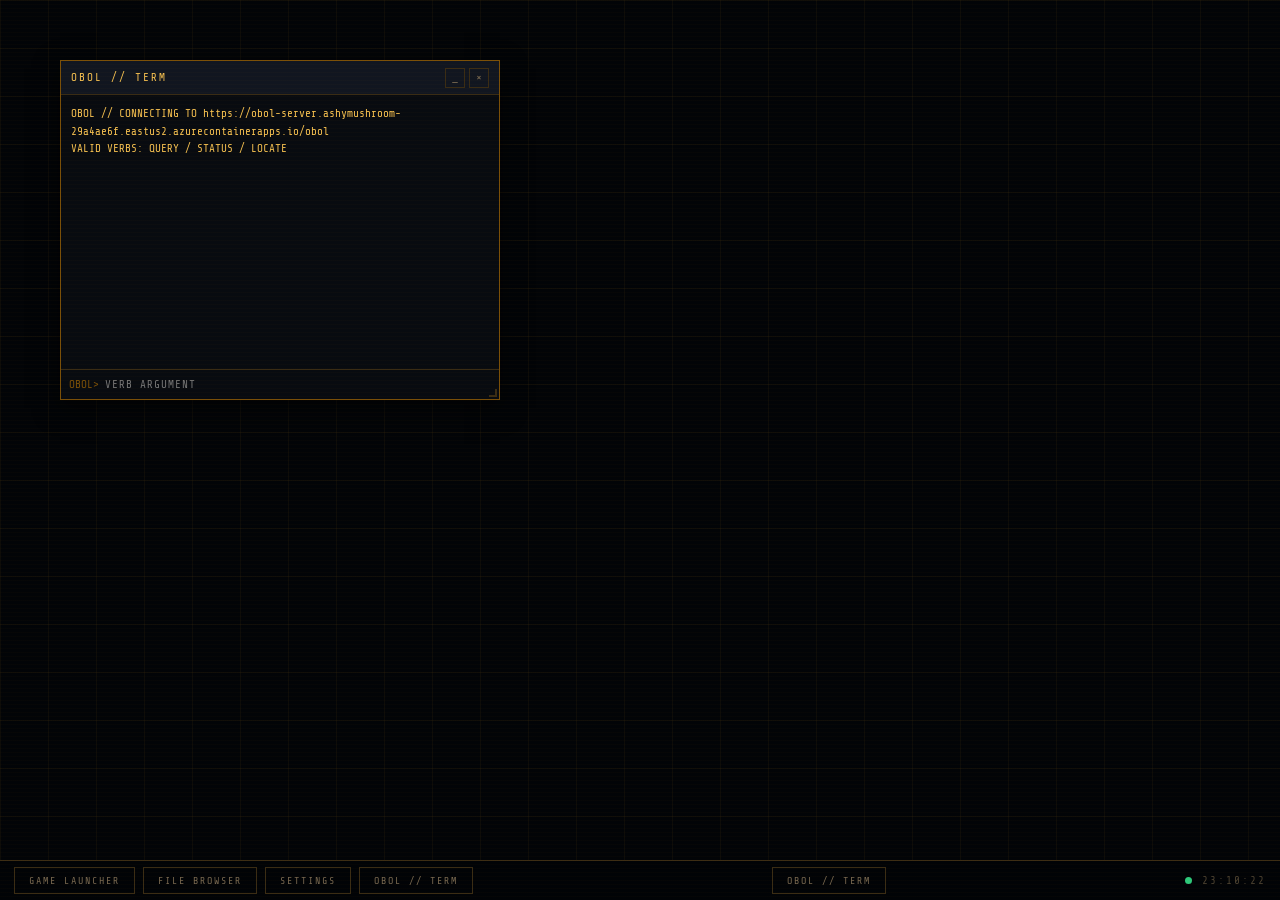
==== commit f4c1b3b8: "Add files via upload" ====
--- a/index.html
+++ b/index.html
@@ -3,1179 +3,26 @@
 <head>
 <meta charset="UTF-8">
 <meta name="viewport" content="width=device-width, initial-scale=1.0">
-<title>Colin Jacobs — Data Scientist & AI Engineer</title>
+<title>Halcyon Shell</title>
 <link rel="preconnect" href="https://fonts.googleapis.com">
 <link rel="preconnect" href="https://fonts.gstatic.com" crossorigin>
 <link href="https://fonts.googleapis.com/css2?family=Share+Tech+Mono&family=Orbitron:wght@400;700;900&family=Rajdhani:wght@300;400;500;600;700&display=swap" rel="stylesheet">
-<style>
-  :root {
-    --bg:           #020407;
-    --surface:      #080b10;
-    --surface2:     #0c1018;
-    --surface3:     #111620;
-    --amber:        #e8a020;
-    --amber-dim:    #7a4f08;
-    --amber-mid:    #b07818;
-    --amber-glow:   #f5c050;
-    --amber-faint:  rgba(232,160,32,0.08);
-    --green:        #2ec87a;
-    --green-dim:    #0f4a28;
-    --text:         #c0ae88;
-    --text-bright:  #e8d8b0;
-    --text-dim:     #4a4030;
-    --text-mid:     #786850;
-    --border:       #181410;
-    --border-mid:   #282010;
-    --border-bright:#3a2c14;
-    --red:          #c83018;
-    --scan:         rgba(232,160,32,0.025);
-    --grid-line:    rgba(232,160,32,0.05);
-  }
-
-  *, *::before, *::after { margin: 0; padding: 0; box-sizing: border-box; }
-
-  html { scroll-behavior: smooth; }
-
-  body {
-    background: var(--bg);
-    color: var(--text);
-    font-family: 'Rajdhani', sans-serif;
-    font-weight: 400;
-    overflow-x: hidden;
-    cursor: crosshair;
-  }
-
-  /* ── SCANLINES ── */
-  body::before {
-    content: '';
-    position: fixed; inset: 0;
-    background: repeating-linear-gradient(
-      0deg,
-      transparent,
-      transparent 3px,
-      var(--scan) 3px,
-      var(--scan) 4px
-    );
-    pointer-events: none;
-    z-index: 9999;
-  }
-
-  /* ── CORNER ORNAMENTS ── */
-  .corner-ornament {
-    position: absolute;
-    width: 20px; height: 20px;
-    pointer-events: none;
-  }
-  .corner-ornament.tl { top: 0; left: 0; border-top: 1px solid var(--amber-dim); border-left: 1px solid var(--amber-dim); }
-  .corner-ornament.tr { top: 0; right: 0; border-top: 1px solid var(--amber-dim); border-right: 1px solid var(--amber-dim); }
-  .corner-ornament.bl { bottom: 0; left: 0; border-bottom: 1px solid var(--amber-dim); border-left: 1px solid var(--amber-dim); }
-  .corner-ornament.br { bottom: 0; right: 0; border-bottom: 1px solid var(--amber-dim); border-right: 1px solid var(--amber-dim); }
-
-  /* ── SCROLLBAR ── */
-  ::-webkit-scrollbar { width: 4px; }
-  ::-webkit-scrollbar-track { background: var(--bg); }
-  ::-webkit-scrollbar-thumb { background: var(--amber-dim); }
-
-  /* ── NAV ── */
-  nav {
-    position: fixed; top: 0; left: 0; right: 0; z-index: 500;
-    height: 54px;
-    background: rgba(2,4,7,0.97);
-    border-bottom: 1px solid var(--border-bright);
-    display: flex; align-items: center; justify-content: space-between;
-    padding: 0 2.5rem;
-    backdrop-filter: blur(4px);
-  }
-  .nav-logo {
-    font-family: 'Orbitron', monospace;
-    font-size: 12px; font-weight: 700;
-    color: var(--amber);
-    letter-spacing: 4px;
-    text-transform: uppercase;
-    text-decoration: none;
-  }
-  .nav-links {
-    display: flex; gap: 2.5rem;
-    list-style: none;
-  }
-  .nav-links a {
-    font-family: 'Share Tech Mono', monospace;
-    font-size: 10px; letter-spacing: 2px;
-    color: var(--text-mid);
-    text-decoration: none;
-    text-transform: uppercase;
-    transition: color 0.2s;
-    position: relative;
-  }
-  .nav-links a::after {
-    content: '';
-    position: absolute; bottom: -4px; left: 0; right: 0;
-    height: 1px; background: var(--amber);
-    transform: scaleX(0);
-    transition: transform 0.2s;
-  }
-  .nav-links a:hover { color: var(--amber); }
-  .nav-links a:hover::after { transform: scaleX(1); }
-  .nav-status {
-    font-family: 'Share Tech Mono', monospace;
-    font-size: 10px; letter-spacing: 2px;
-    color: var(--green);
-    display: flex; align-items: center; gap: 8px;
-  }
-  .status-dot {
-    width: 7px; height: 7px; border-radius: 50%;
-    background: var(--green);
-    animation: blink 2.4s ease-in-out infinite;
-  }
-  @keyframes blink { 0%,100%{opacity:1;} 50%{opacity:0.2;} }
-
-  /* ── HERO ── */
-  .hero {
-    min-height: 100vh;
-    padding: 54px 0 0;
-    position: relative;
-    display: flex; align-items: center;
-    border-bottom: 1px solid var(--border-bright);
-    overflow: hidden;
-  }
-  .hero-bg-grid {
-    position: absolute; inset: 0;
-    background-image:
-      linear-gradient(var(--grid-line) 1px, transparent 1px),
-      linear-gradient(90deg, var(--grid-line) 1px, transparent 1px);
-    background-size: 56px 56px;
-    mask-image: radial-gradient(ellipse 70% 80% at 40% 50%, black 20%, transparent 90%);
-  }
-  .hero-vignette {
-    position: absolute; inset: 0;
-    background: radial-gradient(ellipse 60% 80% at 80% 50%, transparent 40%, rgba(2,4,7,0.9) 100%);
-  }
-  .hero-inner {
-    position: relative;
-    width: 100%; max-width: 1200px;
-    margin: 0 auto;
-    padding: 5rem 2.5rem;
-    display: grid;
-    grid-template-columns: 1fr 320px;
-    gap: 4rem;
-    align-items: center;
-  }
-  .hero-eyebrow {
-    font-family: 'Share Tech Mono', monospace;
-    font-size: 10px; letter-spacing: 4px;
-    color: var(--amber-dim);
-    text-transform: uppercase;
-    display: flex; align-items: center; gap: 12px;
-    margin-bottom: 1.5rem;
-    animation: fadeUp 0.8s ease both;
-  }
-  .hero-eyebrow::before {
-    content: '';
-    display: block; width: 32px; height: 1px;
-    background: var(--amber-dim);
-  }
-  .hero-name {
-    font-family: 'Orbitron', monospace;
-    font-size: clamp(36px, 6vw, 68px);
-    font-weight: 900;
-    color: #fff;
-    letter-spacing: 2px;
-    line-height: 1.0;
-    margin-bottom: 0.4rem;
-    animation: fadeUp 0.8s 0.1s ease both;
-  }
-  .hero-name .name-first { display: block; }
-  .hero-name .name-last {
-    display: block;
-    color: var(--amber);
-    -webkit-text-stroke: 0px;
-  }
-  .hero-subtitle {
-    font-family: 'Share Tech Mono', monospace;
-    font-size: 13px; letter-spacing: 3px;
-    color: var(--green);
-    text-transform: uppercase;
-    margin-bottom: 0.75rem;
-    animation: fadeUp 0.8s 0.2s ease both;
-  }
-  .hero-tagline {
-    font-family: 'Orbitron', monospace;
-    font-size: clamp(11px, 1.4vw, 14px);
-    font-weight: 400;
-    color: var(--amber-mid);
-    letter-spacing: 2px;
-    text-transform: uppercase;
-    margin-bottom: 2rem;
-    line-height: 1.6;
-    animation: fadeUp 0.8s 0.25s ease both;
-  }
-  .hero-bio {
-    font-size: 16px;
-    color: var(--text);
-    line-height: 1.8;
-    font-weight: 300;
-    max-width: 560px;
-    margin-bottom: 2.5rem;
-    animation: fadeUp 0.8s 0.3s ease both;
-  }
-  .hero-bio strong { color: var(--amber-glow); font-weight: 600; }
-  .hero-cta {
-    display: flex; gap: 1rem; flex-wrap: wrap;
-    animation: fadeUp 0.8s 0.4s ease both;
-  }
-  .btn-primary {
-    font-family: 'Share Tech Mono', monospace;
-    font-size: 11px; letter-spacing: 3px;
-    padding: 12px 28px;
-    background: var(--amber);
-    color: #000;
-    border: none; cursor: pointer;
-    text-transform: uppercase;
-    font-weight: 700;
-    text-decoration: none;
-    display: inline-block;
-    transition: background 0.2s, transform 0.15s;
-    clip-path: polygon(0 0, calc(100% - 10px) 0, 100% 10px, 100% 100%, 10px 100%, 0 calc(100% - 10px));
-  }
-  .btn-primary:hover { background: var(--amber-glow); transform: translateY(-1px); }
-  .btn-outline {
-    font-family: 'Share Tech Mono', monospace;
-    font-size: 11px; letter-spacing: 3px;
-    padding: 12px 28px;
-    background: transparent;
-    color: var(--amber);
-    border: 1px solid var(--amber-dim);
-    cursor: pointer;
-    text-transform: uppercase;
-    text-decoration: none;
-    display: inline-block;
-    transition: border-color 0.2s, color 0.2s, transform 0.15s;
-  }
-  .btn-outline:hover { border-color: var(--amber); color: var(--amber-glow); transform: translateY(-1px); }
-
-  /* hero sidebar */
-  .hero-sidebar {
-    animation: fadeUp 0.8s 0.5s ease both;
-  }
-  .hud-panel {
-    background: var(--surface);
-    border: 1px solid var(--border-bright);
-    padding: 1.5rem;
-    position: relative;
-  }
-  .hud-panel .corner-ornament { opacity: 0.6; }
-  .hud-title {
-    font-family: 'Share Tech Mono', monospace;
-    font-size: 9px; letter-spacing: 3px;
-    color: var(--amber-dim);
-    text-transform: uppercase;
-    margin-bottom: 1.25rem;
-    padding-bottom: 0.75rem;
-    border-bottom: 1px solid var(--border-bright);
-  }
-  .hud-stat {
-    display: flex; justify-content: space-between; align-items: baseline;
-    padding: 0.6rem 0;
-    border-bottom: 1px solid var(--border);
-  }
-  .hud-stat:last-child { border-bottom: none; }
-  .hud-label {
-    font-family: 'Share Tech Mono', monospace;
-    font-size: 9px; letter-spacing: 2px;
-    color: var(--text-mid);
-    text-transform: uppercase;
-  }
-  .hud-val {
-    font-family: 'Orbitron', monospace;
-    font-size: 14px; font-weight: 700;
-    color: var(--amber);
-  }
-  .hud-val.green { color: var(--green); }
-  .terminal-line {
-    font-family: 'Share Tech Mono', monospace;
-    font-size: 10px; color: var(--green);
-    margin-top: 1.25rem; padding-top: 1rem;
-    border-top: 1px solid var(--border-bright);
-    line-height: 1.9;
-  }
-  .t-p { color: var(--amber); }
-  .t-d { color: var(--text-dim); }
-  .cursor {
-    display: inline-block;
-    width: 7px; height: 12px;
-    background: var(--green);
-    vertical-align: middle;
-    animation: cur 1s step-end infinite;
-  }
-  @keyframes cur { 0%,100%{opacity:1} 50%{opacity:0} }
-
-  @keyframes fadeUp {
-    from { opacity:0; transform: translateY(20px); }
-    to   { opacity:1; transform: translateY(0); }
-  }
-
-  /* ── SECTION BASE ── */
-  .section {
-    max-width: 1200px;
-    margin: 0 auto;
-    padding: 5rem 2.5rem;
-    border-bottom: 1px solid var(--border);
-  }
-  .section-header {
-    display: flex; align-items: center; gap: 1.25rem;
-    margin-bottom: 3rem;
-  }
-  .section-num {
-    font-family: 'Share Tech Mono', monospace;
-    font-size: 10px; letter-spacing: 2px;
-    color: var(--amber-dim);
-    flex-shrink: 0;
-  }
-  .section-title {
-    font-family: 'Orbitron', monospace;
-    font-size: 13px; font-weight: 700;
-    color: var(--amber);
-    letter-spacing: 4px;
-    text-transform: uppercase;
-    flex-shrink: 0;
-  }
-  .section-rule {
-    flex: 1; height: 1px;
-    background: linear-gradient(90deg, var(--border-bright), transparent);
-  }
-
-  /* ── SKILLS ── */
-  .skills-grid {
-    display: grid;
-    grid-template-columns: repeat(auto-fit, minmax(160px, 1fr));
-    gap: 1px;
-    background: var(--border-mid);
-  }
-  .skill-cell {
-    background: var(--surface);
-    padding: 1.25rem;
-    transition: background 0.2s;
-    position: relative;
-  }
-  .skill-cell:hover { background: var(--surface2); }
-  .skill-cat {
-    font-family: 'Share Tech Mono', monospace;
-    font-size: 8px; letter-spacing: 2px;
-    color: var(--text-dim);
-    text-transform: uppercase;
-    margin-bottom: 10px;
-  }
-  .skill-name {
-    font-family: 'Rajdhani', sans-serif;
-    font-size: 13px; font-weight: 600;
-    color: var(--text-bright);
-    margin-bottom: 10px;
-    letter-spacing: 1px;
-  }
-  .skill-bar {
-    height: 2px;
-    background: var(--border-mid);
-    position: relative;
-    overflow: hidden;
-  }
-  .skill-fill {
-    height: 100%;
-    background: linear-gradient(90deg, var(--amber-dim), var(--amber));
-    width: 0%;
-    transition: width 1.2s cubic-bezier(0.4, 0, 0.2, 1);
-  }
-  .skill-pct {
-    position: absolute; right: 0; top: -18px;
-    font-family: 'Share Tech Mono', monospace;
-    font-size: 9px; color: var(--amber-dim);
-  }
-
-  /* ── WORK / CISCO ── */
-  .work-grid {
-    display: grid;
-    grid-template-columns: repeat(auto-fit, minmax(300px, 1fr));
-    gap: 1px;
-    background: var(--border-mid);
-  }
-  .work-card {
-    background: var(--surface);
-    padding: 2rem;
-    position: relative;
-    overflow: hidden;
-    transition: background 0.2s;
-  }
-  .work-card:hover { background: var(--surface2); }
-  .work-card::before {
-    content: '';
-    position: absolute; top: 0; left: 0;
-    width: 3px; height: 100%;
-    background: var(--amber-dim);
-    transition: background 0.2s;
-  }
-  .work-card:hover::before { background: var(--amber); }
-  .work-card-id {
-    font-family: 'Share Tech Mono', monospace;
-    font-size: 8px; letter-spacing: 2px;
-    color: var(--text-dim);
-    margin-bottom: 1rem;
-  }
-  .work-tags {
-    display: flex; gap: 6px; flex-wrap: wrap;
-    margin-bottom: 1rem;
-  }
-  .tag {
-    font-family: 'Share Tech Mono', monospace;
-    font-size: 8px; letter-spacing: 1px;
-    padding: 3px 8px;
-    border: 1px solid var(--border-bright);
-    color: var(--text-mid);
-    text-transform: uppercase;
-  }
-  .tag.amber { border-color: var(--amber-dim); color: var(--amber); }
-  .tag.green  { border-color: var(--green-dim);  color: var(--green); }
-  .work-title {
-    font-family: 'Orbitron', monospace;
-    font-size: 13px; font-weight: 700;
-    color: #fff;
-    letter-spacing: 1px;
-    line-height: 1.4;
-    margin-bottom: 0.75rem;
-  }
-  .work-desc {
-    font-size: 13px;
-    color: var(--text);
-    line-height: 1.7;
-    font-weight: 300;
-  }
-  .work-tech {
-    margin-top: 1.25rem;
-    font-family: 'Share Tech Mono', monospace;
-    font-size: 9px;
-    color: var(--amber-dim);
-    letter-spacing: 1px;
-    line-height: 1.8;
-  }
-
-  /* ── PROJECTS ── */
-  .projects-grid {
-    display: grid;
-    grid-template-columns: repeat(auto-fit, minmax(280px, 1fr));
-    gap: 1px;
-    background: var(--border-mid);
-  }
-  .project-card {
-    background: var(--surface);
-    padding: 2rem;
-    position: relative;
-    overflow: hidden;
-    transition: background 0.2s;
-  }
-  .project-card:hover { background: var(--surface2); }
-  .project-card::before {
-    content: '';
-    position: absolute; top: 0; left: 0;
-    width: 3px; height: 100%;
-    background: var(--border-bright);
-    transition: background 0.2s;
-  }
-  .project-card.accent-amber::before { background: var(--amber-dim); }
-  .project-card.accent-green::before  { background: var(--green-dim); }
-  .project-card:hover::before { filter: brightness(1.6); }
-  .project-num {
-    font-family: 'Share Tech Mono', monospace;
-    font-size: 8px; color: var(--text-dim);
-    margin-bottom: 1rem;
-  }
-  .project-title {
-    font-family: 'Orbitron', monospace;
-    font-size: 13px; font-weight: 700;
-    color: #fff; letter-spacing: 1px;
-    line-height: 1.4; margin-bottom: 0.75rem;
-  }
-  .project-desc {
-    font-size: 13px; color: var(--text);
-    line-height: 1.7; font-weight: 300;
-  }
-
-  /* ── CERTS ── */
-  .certs-grid {
-    display: grid;
-    grid-template-columns: repeat(auto-fit, minmax(240px, 1fr));
-    gap: 1px;
-    background: var(--border-mid);
-  }
-  .cert-card {
-    background: var(--surface);
-    padding: 1.5rem;
-    display: flex; align-items: flex-start; gap: 1rem;
-    transition: background 0.2s;
-    position: relative;
-  }
-  .cert-card:hover { background: var(--surface2); }
-  .cert-card.placeholder { opacity: 0.4; }
-  .cert-icon {
-    width: 36px; height: 36px; flex-shrink: 0;
-    border: 1px solid var(--amber-dim);
-    display: flex; align-items: center; justify-content: center;
-  }
-  .cert-icon svg { width: 16px; height: 16px; stroke: var(--amber); fill: none; stroke-width: 1.5; stroke-linecap: round; stroke-linejoin: round; }
-  .cert-name {
-    font-family: 'Rajdhani', sans-serif;
-    font-size: 14px; font-weight: 600;
-    color: var(--text-bright);
-    margin-bottom: 4px;
-    line-height: 1.3;
-  }
-  .cert-meta {
-    font-family: 'Share Tech Mono', monospace;
-    font-size: 9px; color: var(--text-dim);
-    letter-spacing: 1px; text-transform: uppercase;
-  }
-  .cert-meta span { color: var(--amber-dim); }
-
-  /* ── SCARY SALAD ── */
-  .ss-wrapper {
-    background: var(--surface);
-    border: 1px solid var(--border-bright);
-    position: relative;
-    overflow: hidden;
-  }
-  .ss-watermark {
-    position: absolute;
-    right: -40px; top: 50%;
-    transform: translateY(-50%) rotate(90deg);
-    font-family: 'Orbitron', monospace;
-    font-size: 72px; font-weight: 900;
-    color: rgba(232,160,32,0.04);
-    letter-spacing: 12px;
-    white-space: nowrap;
-    pointer-events: none;
-    user-select: none;
-  }
-  .ss-inner {
-    display: grid;
-    grid-template-columns: 1fr 1fr;
-    gap: 0;
-  }
-  .ss-left {
-    padding: 3rem;
-    border-right: 1px solid var(--border-bright);
-    position: relative;
-  }
-  .ss-right { padding: 3rem; }
-  .ss-eyebrow {
-    font-family: 'Share Tech Mono', monospace;
-    font-size: 9px; letter-spacing: 3px;
-    color: var(--green);
-    text-transform: uppercase;
-    margin-bottom: 1rem;
-    display: flex; align-items: center; gap: 10px;
-  }
-  .ss-eyebrow::before {
-    content: '';
-    width: 20px; height: 1px;
-    background: var(--green);
-    display: block;
-  }
-  .ss-title {
-    font-family: 'Orbitron', monospace;
-    font-size: clamp(22px, 3vw, 34px);
-    font-weight: 900;
-    color: #fff;
-    line-height: 1.1;
-    margin-bottom: 1.5rem;
-    letter-spacing: 2px;
-  }
-  .ss-desc {
-    font-size: 15px;
-    color: var(--text);
-    line-height: 1.8;
-    font-weight: 300;
-    margin-bottom: 2rem;
-  }
-  .ss-desc strong { color: var(--amber-glow); font-weight: 600; }
-  .ss-pillars {
-    display: grid;
-    grid-template-columns: 1fr 1fr;
-    gap: 1px;
-    background: var(--border-mid);
-  }
-  .ss-pillar {
-    background: var(--surface2);
-    padding: 0.75rem 1rem;
-    font-family: 'Share Tech Mono', monospace;
-    font-size: 9px; letter-spacing: 1px;
-    color: var(--text-mid);
-    text-transform: uppercase;
-    display: flex; align-items: center; gap: 8px;
-  }
-  .ss-pillar::before {
-    content: '◆';
-    color: var(--amber-dim);
-    font-size: 8px;
-  }
-  .ss-right-title {
-    font-family: 'Share Tech Mono', monospace;
-    font-size: 9px; letter-spacing: 3px;
-    color: var(--amber-dim);
-    text-transform: uppercase;
-    margin-bottom: 1.5rem;
-    padding-bottom: 0.75rem;
-    border-bottom: 1px solid var(--border-bright);
-  }
-  .ss-flow {
-    display: flex;
-    flex-direction: column;
-    gap: 0;
-  }
-  .ss-flow-step {
-    display: flex; align-items: flex-start; gap: 1rem;
-    padding: 1rem 0;
-    border-bottom: 1px solid var(--border);
-    position: relative;
-  }
-  .ss-flow-step:last-child { border-bottom: none; }
-  .ss-flow-num {
-    font-family: 'Orbitron', monospace;
-    font-size: 11px; font-weight: 700;
-    color: var(--amber-dim);
-    flex-shrink: 0; width: 24px;
-    margin-top: 2px;
-  }
-  .ss-flow-label {
-    font-family: 'Rajdhani', sans-serif;
-    font-size: 13px; font-weight: 600;
-    color: var(--text-bright);
-    margin-bottom: 3px;
-  }
-  .ss-flow-sub {
-    font-family: 'Share Tech Mono', monospace;
-    font-size: 9px; color: var(--text-dim);
-    letter-spacing: 1px;
-  }
-  .ss-terminal {
-    background: #000;
-    border-top: 1px solid var(--border-bright);
-    padding: 1rem 3rem;
-    font-family: 'Share Tech Mono', monospace;
-    font-size: 10px; color: var(--green);
-    line-height: 2;
-  }
-
-  /* ── CONTACT ── */
-  .contact-grid {
-    display: grid;
-    grid-template-columns: 1fr 1fr;
-    gap: 1px;
-    background: var(--border-mid);
-  }
-  .contact-left {
-    background: var(--surface);
-    padding: 3rem;
-  }
-  .contact-headline {
-    font-family: 'Orbitron', monospace;
-    font-size: clamp(18px, 2.5vw, 28px);
-    font-weight: 900;
-    color: #fff;
-    letter-spacing: 2px;
-    line-height: 1.2;
-    margin-bottom: 1rem;
-  }
-  .contact-headline .accent { color: var(--amber); }
-  .contact-sub {
-    font-size: 14px; color: var(--text);
-    line-height: 1.7; font-weight: 300;
-    margin-bottom: 2rem; max-width: 400px;
-  }
-  .contact-links {
-    display: flex; flex-direction: column; gap: 12px;
-  }
-  .contact-link {
-    display: flex; align-items: center; gap: 14px;
-    padding: 12px 16px;
-    border: 1px solid var(--border-bright);
-    color: var(--text);
-    text-decoration: none;
-    font-family: 'Share Tech Mono', monospace;
-    font-size: 11px; letter-spacing: 2px;
-    transition: border-color 0.2s, color 0.2s;
-    background: var(--surface2);
-  }
-  .contact-link:hover { border-color: var(--amber); color: var(--amber); }
-  .contact-link-label { color: var(--text-dim); font-size: 9px; display: block; margin-bottom: 2px; letter-spacing: 1px; }
-  .contact-right {
-    background: var(--surface);
-    padding: 3rem;
-    display: flex; flex-direction: column; gap: 1px;
-  }
-
-  /* ── FOOTER ── */
-  footer {
-    background: var(--bg);
-    border-top: 1px solid var(--border-bright);
-    padding: 2rem 2.5rem;
-    display: flex;
-    justify-content: space-between; align-items: center;
-    flex-wrap: wrap; gap: 1rem;
-    max-width: 100%;
-  }
-  .footer-logo {
-    font-family: 'Orbitron', monospace;
-    font-size: 11px; letter-spacing: 4px;
-    color: var(--text-dim);
-    text-decoration: none;
-  }
-  .footer-links { display: flex; gap: 2rem; }
-  .footer-links a {
-    font-family: 'Share Tech Mono', monospace;
-    font-size: 9px; letter-spacing: 2px;
-    color: var(--text-dim);
-    text-decoration: none;
-    text-transform: uppercase;
-    transition: color 0.2s;
-  }
-  .footer-links a:hover { color: var(--amber); }
-  .footer-copy {
-    width: 100%;
-    text-align: center;
-    font-family: 'Share Tech Mono', monospace;
-    font-size: 9px; letter-spacing: 2px;
-    color: var(--text-dim);
-    border-top: 1px solid var(--border);
-    padding-top: 1.5rem; margin-top: 0.5rem;
-  }
-
-  /* ── RESPONSIVE ── */
-  @media (max-width: 860px) {
-    .hero-inner { grid-template-columns: 1fr; }
-    .hero-sidebar { display: none; }
-    .ss-inner { grid-template-columns: 1fr; }
-    .ss-left { border-right: none; border-bottom: 1px solid var(--border-bright); }
-    .contact-grid { grid-template-columns: 1fr; }
-    .nav-links { display: none; }
-  }
-</style>
+<link rel="stylesheet" href="shell.css">
 </head>
 <body>
+  <div id="desktop"></div>
+  <div id="taskbar"></div>
 
-<!-- ── NAV ── -->
-<nav>
-  <a href="#" class="nav-logo">Colin Jacobs</a>
-  <ul class="nav-links">
-    <li><a href="#work">Work</a></li>
-    <li><a href="#projects">Projects</a></li>
-    <li><a href="#skills">Skills</a></li>
-    <li><a href="#certs">Certs</a></li>
-    <li><a href="#scary-salad">Scary Salad</a></li>
-    <li><a href="#contact">Contact</a></li>
-  </ul>
-  <div class="nav-status"><div class="status-dot"></div>Available for Hire</div>
-</nav>
+  <script src="core/event-bus.js"></script>
+  <script src="core/window-manager.js"></script>
+  <script src="core/taskbar.js"></script>
 
-<!-- ── HERO ── -->
-<section class="hero">
-  <div class="hero-bg-grid"></div>
-  <div class="hero-vignette"></div>
-  <div class="hero-inner">
-    <div class="hero-content">
-      <div class="hero-eyebrow">Portfolio System Online</div>
-      <h1 class="hero-name">
-        <span class="name-first">Colin</span>
-        <span class="name-last">Jacobs</span>
-      </h1>
-      <div class="hero-subtitle">// Data Scientist &amp; AI Engineer</div>
-      <div class="hero-tagline">Architect of Intelligent Systems &amp; Machine-Augmented Worlds</div>
-      <p class="hero-bio">
-        Harnessing the power of technology to drive <strong>human thinking and creativity</strong> into the future. From enterprise-grade AI pipelines at Cisco to generative systems that breathe life into interactive horror experiences — I build at the intersection of <strong>data science, AI engineering, and creative technology</strong>.
-      </p>
-      <div class="hero-cta">
-        <a href="#work" class="btn-primary">View Work</a>
-        <a href="#contact" class="btn-outline">Get In Touch</a>
-      </div>
-    </div>
-    <aside class="hero-sidebar">
-      <div class="hud-panel">
-        <div class="corner-ornament tl"></div>
-        <div class="corner-ornament tr"></div>
-        <div class="corner-ornament bl"></div>
-        <div class="corner-ornament br"></div>
-        <div class="hud-title">// Operator Profile</div>
-        <div class="hud-stat">
-          <span class="hud-label">Specialization</span>
-          <span class="hud-val" style="font-size:10px; letter-spacing:1px;">AI / DS</span>
-        </div>
-        <div class="hud-stat">
-          <span class="hud-label">Enterprise Exp</span>
-          <span class="hud-val">Cisco</span>
-        </div>
-        <div class="hud-stat">
-          <span class="hud-label">Creative Systems</span>
-          <span class="hud-val green">Active</span>
-        </div>
-        <div class="hud-stat">
-          <span class="hud-label">UE5 Pipeline</span>
-          <span class="hud-val green">Online</span>
-        </div>
-        <div class="hud-stat">
-          <span class="hud-label">Status</span>
-          <span class="hud-val green" style="font-size:10px;">Available</span>
-        </div>
-        <div class="terminal-line">
-          <div><span class="t-p">$ </span>init --mode=hire colin-jacobs</div>
-          <div><span class="t-d">→ </span>Loading profile...</div>
-          <div><span class="t-d">→ </span>All systems <span style="color:var(--amber)">nominal</span></div>
-          <div><span class="t-p">$ </span><span class="cursor"></span></div>
-        </div>
-      </div>
-    </aside>
-  </div>
-</section>
+  <!-- app entry scripts register themselves on window.ShellApps -->
+  <script src="apps/game-launcher/index.js"></script>
+  <script src="apps/file-browser/index.js"></script>
+  <script src="apps/settings/index.js"></script>
+  <script src="apps/ai-assistant/index.js"></script>
 
-<!-- ── CISCO WORK ── -->
-<div id="work" style="background: var(--surface); border-bottom: 1px solid var(--border);">
-  <div class="section" style="border:none;">
-    <div class="section-header">
-      <span class="section-num">01 //</span>
-      <span class="section-title">Enterprise Work — Cisco</span>
-      <div class="section-rule"></div>
-    </div>
-    <div class="work-grid">
-      <div class="work-card">
-        <div class="work-card-id">CISCO-001</div>
-        <div class="work-tags">
-          <span class="tag amber">Cisco</span>
-          <span class="tag amber">Governance</span>
-          <span class="tag">Platform</span>
-        </div>
-        <div class="work-title">Health Check Governance &amp; Case Management Platform</div>
-        <p class="work-desc">Designed and built a centralized governance platform for managing customer health checks across Cisco's enterprise client base. Streamlined case tracking, status visibility, and reporting workflows for cross-functional teams at scale.</p>
-        <div class="work-tech">STACK: Python · Data Pipelines · Case Management Systems · Reporting Automation</div>
-      </div>
-      <div class="work-card">
-        <div class="work-card-id">CISCO-002</div>
-        <div class="work-tags">
-          <span class="tag amber">Cisco</span>
-          <span class="tag">Automation</span>
-          <span class="tag green">ML-Adjacent</span>
-        </div>
-        <div class="work-title">Intelligent Case Assignment Tool</div>
-        <p class="work-desc">Built an automated case assignment engine that routes incoming support and project cases to the appropriate teams and individuals based on load, expertise, and priority signals — reducing manual triage overhead significantly.</p>
-        <div class="work-tech">STACK: Python · Rules Engine · Data Classification · Workflow Automation</div>
-      </div>
-      <div class="work-card">
-        <div class="work-card-id">CISCO-003</div>
-        <div class="work-tags">
-          <span class="tag amber">Cisco</span>
-          <span class="tag green">API</span>
-          <span class="tag">Data Engineering</span>
-        </div>
-        <div class="work-title">Consumption Data VM &amp; API</div>
-        <p class="work-desc">Architected a virtual machine environment and REST API layer for aggregating, processing, and exposing Cisco consumption data. Enabled downstream teams and dashboards to access structured, reliable data at speed.</p>
-        <div class="work-tech">STACK: Python · REST API · VM Infrastructure · Data Aggregation · ETL</div>
-      </div>
-    </div>
-  </div>
-</div>
-
-<!-- ── PROJECTS ── -->
-<div id="projects" style="border-bottom: 1px solid var(--border);">
-  <div class="section" style="border:none;">
-    <div class="section-header">
-      <span class="section-num">02 //</span>
-      <span class="section-title">New Projects</span>
-      <div class="section-rule"></div>
-    </div>
-    <div class="projects-grid">
-      <div class="project-card accent-green">
-        <div class="project-num">PRJ-001</div>
-        <div class="work-tags">
-          <span class="tag green">AI Workflow</span>
-          <span class="tag green">LLM</span>
-        </div>
-        <div class="project-title">Generative AI Orchestration System</div>
-        <p class="project-desc">Multi-agent LLM workflow with tool use, structured output pipelines, and memory layers. Deployed in production as the intelligence backbone of Scary Salad's content engine.</p>
-        <div class="work-tech" style="margin-top:1.25rem;">Python · LangChain / Custom Agents · Prompt Engineering · API Integration</div>
-      </div>
-      <div class="project-card accent-amber">
-        <div class="project-num">PRJ-002</div>
-        <div class="work-tags">
-          <span class="tag amber">Unreal Engine</span>
-          <span class="tag">Python</span>
-        </div>
-        <div class="project-title">UE5 Asset Pipeline &amp; Procedural Generator</div>
-        <p class="project-desc">Python-driven procedural content generation feeding directly into Unreal Engine 5. Parameterized asset creation with automated import, LOD management, and scene composition.</p>
-        <div class="work-tech" style="margin-top:1.25rem;">Unreal Engine 5 · Python · Blueprints · Procedural Generation · Asset Management</div>
-      </div>
-      <div class="project-card accent-green">
-        <div class="project-num">PRJ-003</div>
-        <div class="work-tags">
-          <span class="tag green">AI</span>
-          <span class="tag">Data Science</span>
-        </div>
-        <div class="project-title">AI-Powered Creative Workflow</div>
-        <p class="project-desc">End-to-end pipeline connecting generative AI models to creative production workflows. Bridges the gap between data-driven content generation and human artistic direction.</p>
-        <div class="work-tech" style="margin-top:1.25rem;">Python · Generative AI · Image/Text Models · Workflow Automation</div>
-      </div>
-      <div class="project-card" style="background: var(--surface); border: 1px dashed var(--border-bright); display:flex; align-items:center; justify-content:center; min-height:200px;">
-        <div style="text-align:center; padding:2rem;">
-          <div style="font-family:'Share Tech Mono',monospace; font-size:10px; color:var(--text-dim); letter-spacing:2px; margin-bottom:8px;">// SLOT OPEN</div>
-          <div style="font-family:'Orbitron',monospace; font-size:12px; color:var(--border-bright); letter-spacing:2px;">Project TBD</div>
-        </div>
-      </div>
-    </div>
-  </div>
-</div>
-
-<!-- ── SKILLS ── -->
-<div id="skills" style="background: var(--surface); border-bottom: 1px solid var(--border);">
-  <div class="section" style="border:none;">
-    <div class="section-header">
-      <span class="section-num">03 //</span>
-      <span class="section-title">Skills Matrix</span>
-      <div class="section-rule"></div>
-    </div>
-    <div class="skills-grid" id="skillsGrid">
-      <div class="skill-cell"><div class="skill-cat">AI / ML</div><div class="skill-name">Python</div><div class="skill-bar"><div class="skill-fill" data-pct="92"></div></div></div>
-      <div class="skill-cell"><div class="skill-cat">AI / ML</div><div class="skill-name">Machine Learning</div><div class="skill-bar"><div class="skill-fill" data-pct="88"></div></div></div>
-      <div class="skill-cell"><div class="skill-cat">AI / ML</div><div class="skill-name">LLM Engineering</div><div class="skill-bar"><div class="skill-fill" data-pct="85"></div></div></div>
-      <div class="skill-cell"><div class="skill-cat">AI / ML</div><div class="skill-name">AI Workflows</div><div class="skill-bar"><div class="skill-fill" data-pct="87"></div></div></div>
-      <div class="skill-cell"><div class="skill-cat">Data</div><div class="skill-name">Data Engineering</div><div class="skill-bar"><div class="skill-fill" data-pct="84"></div></div></div>
-      <div class="skill-cell"><div class="skill-cat">Data</div><div class="skill-name">SQL / Databases</div><div class="skill-bar"><div class="skill-fill" data-pct="82"></div></div></div>
-      <div class="skill-cell"><div class="skill-cat">Data</div><div class="skill-name">ETL Pipelines</div><div class="skill-bar"><div class="skill-fill" data-pct="80"></div></div></div>
-      <div class="skill-cell"><div class="skill-cat">Creative Tech</div><div class="skill-name">Unreal Engine 5</div><div class="skill-bar"><div class="skill-fill" data-pct="76"></div></div></div>
-      <div class="skill-cell"><div class="skill-cat">Creative Tech</div><div class="skill-name">3D Asset Pipeline</div><div class="skill-bar"><div class="skill-fill" data-pct="72"></div></div></div>
-      <div class="skill-cell"><div class="skill-cat">Platform</div><div class="skill-name">REST APIs</div><div class="skill-bar"><div class="skill-fill" data-pct="86"></div></div></div>
-      <div class="skill-cell"><div class="skill-cat">Platform</div><div class="skill-name">Cloud / MLOps</div><div class="skill-bar"><div class="skill-fill" data-pct="78"></div></div></div>
-      <div class="skill-cell"><div class="skill-cat">Platform</div><div class="skill-name">Automation</div><div class="skill-bar"><div class="skill-fill" data-pct="89"></div></div></div>
-    </div>
-  </div>
-</div>
-
-<!-- ── CERTIFICATIONS ── -->
-<div id="certs" style="border-bottom: 1px solid var(--border);">
-  <div class="section" style="border:none;">
-    <div class="section-header">
-      <span class="section-num">04 //</span>
-      <span class="section-title">Certifications</span>
-      <div class="section-rule"></div>
-    </div>
-    <div class="certs-grid">
-      <div class="cert-card">
-        <div class="cert-icon">
-          <svg viewBox="0 0 24 24"><polyline points="16 18 22 12 16 6"/><polyline points="8 6 2 12 8 18"/></svg>
-        </div>
-        <div>
-          <div class="cert-name">PCEP — Certified Entry-Level Python Programmer</div>
-          <div class="cert-meta">Python Institute <span>· 2024</span></div>
-        </div>
-      </div>
-      <div class="cert-card placeholder">
-        <div class="cert-icon">
-          <svg viewBox="0 0 24 24"><circle cx="12" cy="12" r="10"/><line x1="12" y1="8" x2="12" y2="16"/><line x1="8" y1="12" x2="16" y2="12"/></svg>
-        </div>
-        <div>
-          <div class="cert-name">Add Certification</div>
-          <div class="cert-meta">Issuer <span>· Year</span></div>
-        </div>
-      </div>
-      <div class="cert-card placeholder">
-        <div class="cert-icon">
-          <svg viewBox="0 0 24 24"><circle cx="12" cy="12" r="10"/><line x1="12" y1="8" x2="12" y2="16"/><line x1="8" y1="12" x2="16" y2="12"/></svg>
-        </div>
-        <div>
-          <div class="cert-name">Add Certification</div>
-          <div class="cert-meta">Issuer <span>· Year</span></div>
-        </div>
-      </div>
-      <div class="cert-card placeholder">
-        <div class="cert-icon">
-          <svg viewBox="0 0 24 24"><circle cx="12" cy="12" r="10"/><line x1="12" y1="8" x2="12" y2="16"/><line x1="8" y1="12" x2="16" y2="12"/></svg>
-        </div>
-        <div>
-          <div class="cert-name">Add Certification</div>
-          <div class="cert-meta">Issuer <span>· Year</span></div>
-        </div>
-      </div>
-    </div>
-  </div>
-</div>
-
-<!-- ── SCARY SALAD ── -->
-<div id="scary-salad" style="background: var(--surface); border-bottom: 1px solid var(--border);">
-  <div class="section" style="border:none;">
-    <div class="section-header">
-      <span class="section-num">05 //</span>
-      <span class="section-title">Scary Salad</span>
-      <div class="section-rule"></div>
-    </div>
-    <div class="ss-wrapper">
-      <div class="ss-watermark">SCARY SALAD</div>
-      <div class="ss-inner">
-        <div class="ss-left">
-          <div class="ss-eyebrow">Flagship Project</div>
-          <div class="ss-title">Scary Salad</div>
-          <p class="ss-desc">
-            A <strong>cutting-edge horror brand</strong> where human creativity and artificial intelligence collide. Scary Salad isn't just a project — it's a living proof-of-concept that AI-augmented storytelling and production pipelines can power a real, shipped creative property without sacrificing the human vision at its core.
-          </p>
-          <div class="ss-pillars">
-            <div class="ss-pillar">Generative AI Workflows</div>
-            <div class="ss-pillar">Unreal Engine 5 Assets</div>
-            <div class="ss-pillar">Python Automation</div>
-            <div class="ss-pillar">Human-Directed AI</div>
-            <div class="ss-pillar">Real-Time Systems</div>
-            <div class="ss-pillar">Brand &amp; World-Building</div>
-          </div>
-        </div>
-        <div class="ss-right">
-          <div class="ss-right-title">// AI Integration Map</div>
-          <div class="ss-flow">
-            <div class="ss-flow-step">
-              <div class="ss-flow-num">01</div>
-              <div>
-                <div class="ss-flow-label">LLM Content Pipeline</div>
-                <div class="ss-flow-sub">Automated narrative &amp; content generation workflows</div>
-              </div>
-            </div>
-            <div class="ss-flow-step">
-              <div class="ss-flow-num">02</div>
-              <div>
-                <div class="ss-flow-label">UE5 Visual Systems</div>
-                <div class="ss-flow-sub">Python-driven asset creation &amp; scene automation</div>
-              </div>
-            </div>
-            <div class="ss-flow-step">
-              <div class="ss-flow-num">03</div>
-              <div>
-                <div class="ss-flow-label">Generative Asset Production</div>
-                <div class="ss-flow-sub">AI-assisted image, audio &amp; creative asset workflows</div>
-              </div>
-            </div>
-            <div class="ss-flow-step">
-              <div class="ss-flow-num">04</div>
-              <div>
-                <div class="ss-flow-label">Human Creative Direction</div>
-                <div class="ss-flow-sub">All AI output curated &amp; directed by human vision</div>
-              </div>
-            </div>
-            <div class="ss-flow-step">
-              <div class="ss-flow-num">05</div>
-              <div>
-                <div class="ss-flow-label">Deployed &amp; Live</div>
-                <div class="ss-flow-sub">Real brand. Real product. Built by one person.</div>
-              </div>
-            </div>
-          </div>
-        </div>
-      </div>
-      <div class="ss-terminal">
-        <span class="t-p">$ </span>run --describe scary-salad &nbsp;&nbsp;
-        <span class="t-d">→ </span>Horror brand: <span style="color:var(--amber)">LIVE</span> &nbsp;
-        AI pipelines: <span style="color:var(--amber)">ACTIVE</span> &nbsp;
-        UE5 assets: <span style="color:var(--amber)">COMPILED</span> &nbsp;
-        Human creativity: <span style="color:var(--green)">IRREPLACEABLE</span>
-        &nbsp;<span class="cursor"></span>
-      </div>
-    </div>
-  </div>
-</div>
-
-<!-- ── CONTACT ── -->
-<div id="contact" style="border-bottom: 1px solid var(--border);">
-  <div class="section" style="border:none;">
-    <div class="section-header">
-      <span class="section-num">06 //</span>
-      <span class="section-title">Contact</span>
-      <div class="section-rule"></div>
-    </div>
-    <div class="contact-grid">
-      <div class="contact-left">
-        <div class="contact-headline">Let's Build<br>Something <span class="accent">Remarkable.</span></div>
-        <p class="contact-sub">Open to data science, AI engineering, and creative technology roles. Especially interested in teams pushing the boundary between intelligence and human experience.</p>
-        <div class="contact-links">
-          <a href="https://github.com/" class="contact-link" target="_blank">
-            <svg width="16" height="16" viewBox="0 0 24 24" fill="none" stroke="currentColor" stroke-width="1.5" stroke-linecap="round" stroke-linejoin="round"><path d="M9 19c-5 1.5-5-2.5-7-3m14 6v-3.87a3.37 3.37 0 0 0-.94-2.61c3.14-.35 6.44-1.54 6.44-7A5.44 5.44 0 0 0 20 4.77 5.07 5.07 0 0 0 19.91 1S18.73.65 16 2.48a13.38 13.38 0 0 0-7 0C6.27.65 5.09 1 5.09 1A5.07 5.07 0 0 0 5 4.77a5.44 5.44 0 0 0-1.5 3.78c0 5.42 3.3 6.61 6.44 7A3.37 3.37 0 0 0 9 18.13V22"/></svg>
-            <div><span class="contact-link-label">GitHub</span>github.com/yourhandle</div>
-          </a>
-          <a href="https://linkedin.com/" class="contact-link" target="_blank">
-            <svg width="16" height="16" viewBox="0 0 24 24" fill="none" stroke="currentColor" stroke-width="1.5" stroke-linecap="round" stroke-linejoin="round"><path d="M16 8a6 6 0 0 1 6 6v7h-4v-7a2 2 0 0 0-2-2 2 2 0 0 0-2 2v7h-4v-7a6 6 0 0 1 6-6z"/><rect x="2" y="9" width="4" height="12"/><circle cx="4" cy="4" r="2"/></svg>
-            <div><span class="contact-link-label">LinkedIn</span>linkedin.com/in/yourprofile</div>
-          </a>
-          <a href="mailto:your@email.com" class="contact-link">
-            <svg width="16" height="16" viewBox="0 0 24 24" fill="none" stroke="currentColor" stroke-width="1.5" stroke-linecap="round" stroke-linejoin="round"><path d="M4 4h16c1.1 0 2 .9 2 2v12c0 1.1-.9 2-2 2H4c-1.1 0-2-.9-2-2V6c0-1.1.9-2 2-2z"/><polyline points="22,6 12,13 2,6"/></svg>
-            <div><span class="contact-link-label">Email</span>your@email.com</div>
-          </a>
-        </div>
-      </div>
-      <div class="contact-right" style="background:var(--surface); padding:3rem; display:flex; flex-direction:column; justify-content:center; gap:1.5rem;">
-        <div style="font-family:'Share Tech Mono',monospace; font-size:9px; letter-spacing:3px; color:var(--amber-dim); margin-bottom:0.5rem;">// SYSTEM STATUS</div>
-        <div class="hud-stat" style="padding:1rem 0; border-bottom: 1px solid var(--border);">
-          <span class="hud-label">Availability</span>
-          <span class="hud-val green" style="font-size:11px;">Open to Offers</span>
-        </div>
-        <div class="hud-stat" style="padding:1rem 0; border-bottom: 1px solid var(--border);">
-          <span class="hud-label">Location</span>
-          <span class="hud-val" style="font-size:11px; color:var(--text-bright);">Remote / Flexible</span>
-        </div>
-        <div class="hud-stat" style="padding:1rem 0; border-bottom: 1px solid var(--border);">
-          <span class="hud-label">Role Type</span>
-          <span class="hud-val" style="font-size:11px; color:var(--text-bright);">FT / Contract</span>
-        </div>
-        <div class="hud-stat" style="padding:1rem 0;">
-          <span class="hud-label">Response Time</span>
-          <span class="hud-val green" style="font-size:11px;">&lt; 24 Hours</span>
-        </div>
-      </div>
-    </div>
-  </div>
-</div>
-
-<!-- ── FOOTER ── -->
-<footer>
-  <a href="#" class="footer-logo">Colin Jacobs</a>
-  <div class="footer-links">
-    <a href="#work">Work</a>
-    <a href="#projects">Projects</a>
-    <a href="#skills">Skills</a>
-    <a href="#certs">Certs</a>
-    <a href="#scary-salad">Scary Salad</a>
-    <a href="#contact">Contact</a>
-  </div>
-  <div class="footer-copy">// Data Scientist · AI Engineer · Architect of Intelligent Systems &amp; Machine-Augmented Worlds · Colin Jacobs 2026 //</div>
-</footer>
-
-<script>
-  // Skill bar scroll animation
-  const fills = document.querySelectorAll('.skill-fill');
-  const observed = new Set();
-
-  const observer = new IntersectionObserver((entries) => {
-    entries.forEach(entry => {
-      if (entry.isIntersecting && !observed.has(entry.target)) {
-        observed.add(entry.target);
-        const pct = entry.target.getAttribute('data-pct');
-        setTimeout(() => { entry.target.style.width = pct + '%'; }, 100);
-      }
-    });
-  }, { threshold: 0.1 });
-
-  fills.forEach(f => observer.observe(f));
-
-  // Smooth active nav link highlight
-  const sections = document.querySelectorAll('[id]');
-  const navLinks = document.querySelectorAll('.nav-links a');
-
-  window.addEventListener('scroll', () => {
-    let current = '';
-    sections.forEach(s => {
-      if (window.scrollY >= s.offsetTop - 100) current = s.id;
-    });
-    navLinks.forEach(a => {
-      a.style.color = a.getAttribute('href') === '#' + current
-        ? 'var(--amber)'
-        : '';
-    });
-  });
-</script>
+  <script src="shell.js"></script>
 </body>
 </html>
--- a/shell.css
+++ b/shell.css
@@ -0,0 +1,159 @@
+@import url('./core/theme.css');
+
+* , *::before, *::after { margin: 0; padding: 0; box-sizing: border-box; }
+
+html, body {
+  height: 100%;
+  background: var(--bg);
+  color: var(--text);
+  font-family: 'Rajdhani', sans-serif;
+  overflow: hidden;
+}
+
+/* scanline overlay — same as portfolio */
+body::before {
+  content: '';
+  position: fixed; inset: 0;
+  background: repeating-linear-gradient(0deg, transparent, transparent 3px, var(--scan) 3px, var(--scan) 4px);
+  pointer-events: none;
+  z-index: 9000;
+}
+
+#desktop {
+  position: relative;
+  width: 100%;
+  height: calc(100vh - var(--taskbar-h));
+  background:
+    linear-gradient(var(--grid-line) 1px, transparent 1px),
+    linear-gradient(90deg, var(--grid-line) 1px, transparent 1px);
+  background-size: 48px 48px;
+  overflow: hidden;
+}
+
+/* ── WINDOWS ── */
+.os-window {
+  position: absolute;
+  display: flex;
+  flex-direction: column;
+  background: var(--surface);
+  border: 1px solid var(--border-bright);
+  box-shadow: 0 8px 24px rgba(0,0,0,0.6);
+  min-width: 280px;
+  min-height: 180px;
+}
+.os-window.focused {
+  border-color: var(--amber-dim);
+}
+
+.os-window-titlebar {
+  height: var(--titlebar-h);
+  flex-shrink: 0;
+  background: var(--surface2);
+  border-bottom: 1px solid var(--border-bright);
+  display: flex;
+  align-items: center;
+  justify-content: space-between;
+  padding: 0 10px;
+  cursor: grab;
+  user-select: none;
+}
+.os-window.focused .os-window-titlebar {
+  background: var(--surface3);
+}
+.os-window-title {
+  font-family: 'Share Tech Mono', monospace;
+  font-size: 11px;
+  letter-spacing: 2px;
+  color: var(--text-mid);
+  text-transform: uppercase;
+}
+.os-window.focused .os-window-title {
+  color: var(--amber-glow);
+}
+.os-window-controls { display: flex; gap: 4px; }
+.os-window-btn {
+  width: 20px; height: 20px;
+  background: transparent;
+  border: 1px solid var(--border-bright);
+  color: var(--text-mid);
+  font-family: 'Share Tech Mono', monospace;
+  font-size: 11px;
+  line-height: 1;
+  cursor: pointer;
+}
+.os-window-btn:hover { color: var(--amber); border-color: var(--amber-dim); }
+.os-window-btn.close:hover { color: var(--red); border-color: var(--red); }
+
+.os-window-content {
+  flex: 1;
+  overflow: auto;
+  padding: 0;
+  min-height: 0;
+}
+
+.os-window-resize-handle {
+  position: absolute;
+  right: 0; bottom: 0;
+  width: 14px; height: 14px;
+  cursor: nwse-resize;
+}
+.os-window-resize-handle::after {
+  content: '';
+  position: absolute;
+  right: 2px; bottom: 2px;
+  width: 8px; height: 8px;
+  border-right: 2px solid var(--border-bright);
+  border-bottom: 2px solid var(--border-bright);
+}
+
+/* ── TASKBAR ── */
+#taskbar {
+  height: var(--taskbar-h);
+  background: rgba(2,4,7,0.97);
+  border-top: 1px solid var(--border-bright);
+  display: flex;
+  align-items: center;
+  justify-content: space-between;
+  padding: 0 14px;
+  gap: 16px;
+}
+.taskbar-launchers, .taskbar-open-windows {
+  display: flex;
+  gap: 8px;
+  align-items: center;
+}
+.taskbar-launch-btn, .taskbar-window-btn {
+  font-family: 'Share Tech Mono', monospace;
+  font-size: 10px;
+  letter-spacing: 2px;
+  text-transform: uppercase;
+  padding: 7px 14px;
+  background: transparent;
+  color: var(--text-mid);
+  border: 1px solid var(--border-bright);
+  cursor: pointer;
+  transition: color 0.15s, border-color 0.15s;
+}
+.taskbar-launch-btn:hover, .taskbar-window-btn:hover {
+  color: var(--amber);
+  border-color: var(--amber-dim);
+}
+.taskbar-status {
+  display: flex;
+  align-items: center;
+  gap: 10px;
+  flex-shrink: 0;
+}
+.taskbar-clock {
+  font-family: 'Share Tech Mono', monospace;
+  font-size: 11px;
+  letter-spacing: 2px;
+  color: var(--text-dim);
+}
+
+/* status dot — identical convention to the portfolio */
+.status-dot { width: 7px; height: 7px; border-radius: 50%; background: var(--amber-dim); transition: background 0.3s; }
+.status-dot.ready   { background: var(--green); animation: blink 2.4s ease-in-out infinite; }
+.status-dot.loading { background: var(--amber); animation: blink 0.6s ease-in-out infinite; }
+.status-dot.error   { background: var(--red); }
+@keyframes blink { 0%,100% { opacity: 1; } 50% { opacity: 0.2; } }
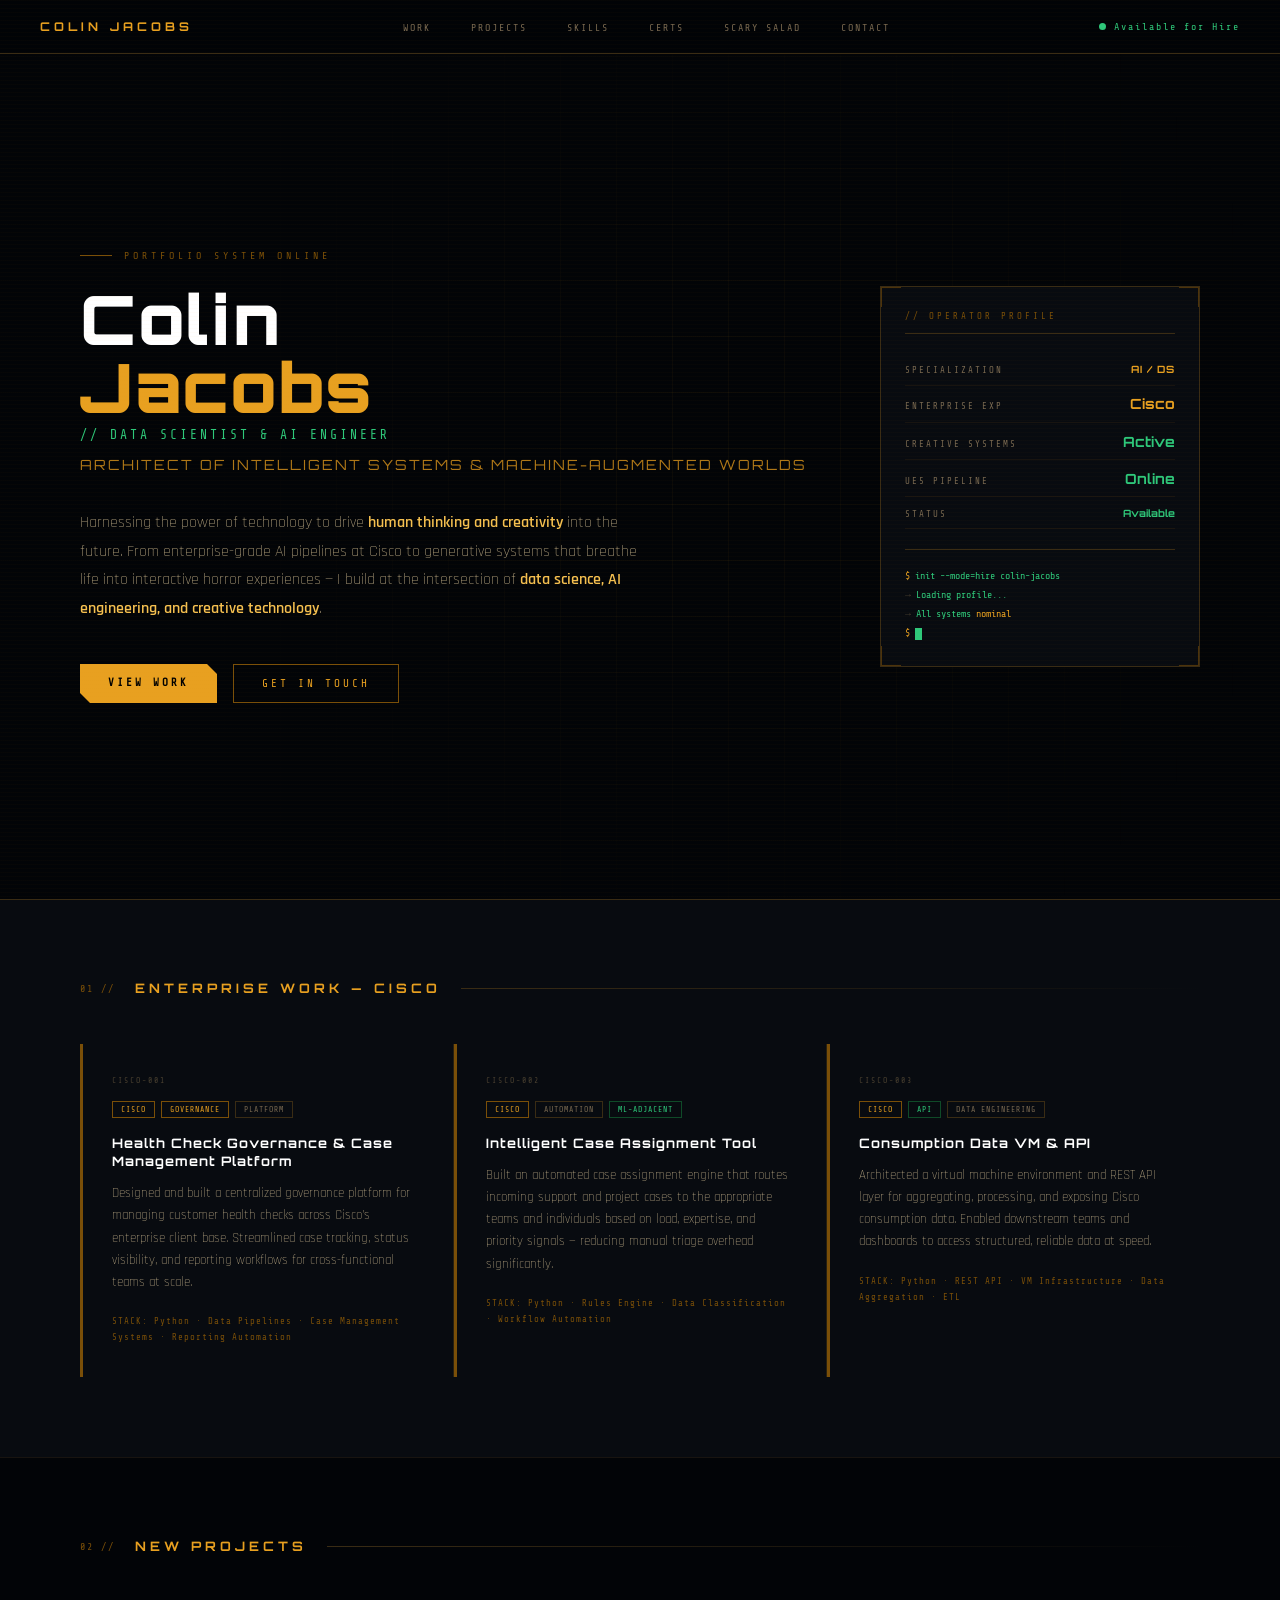
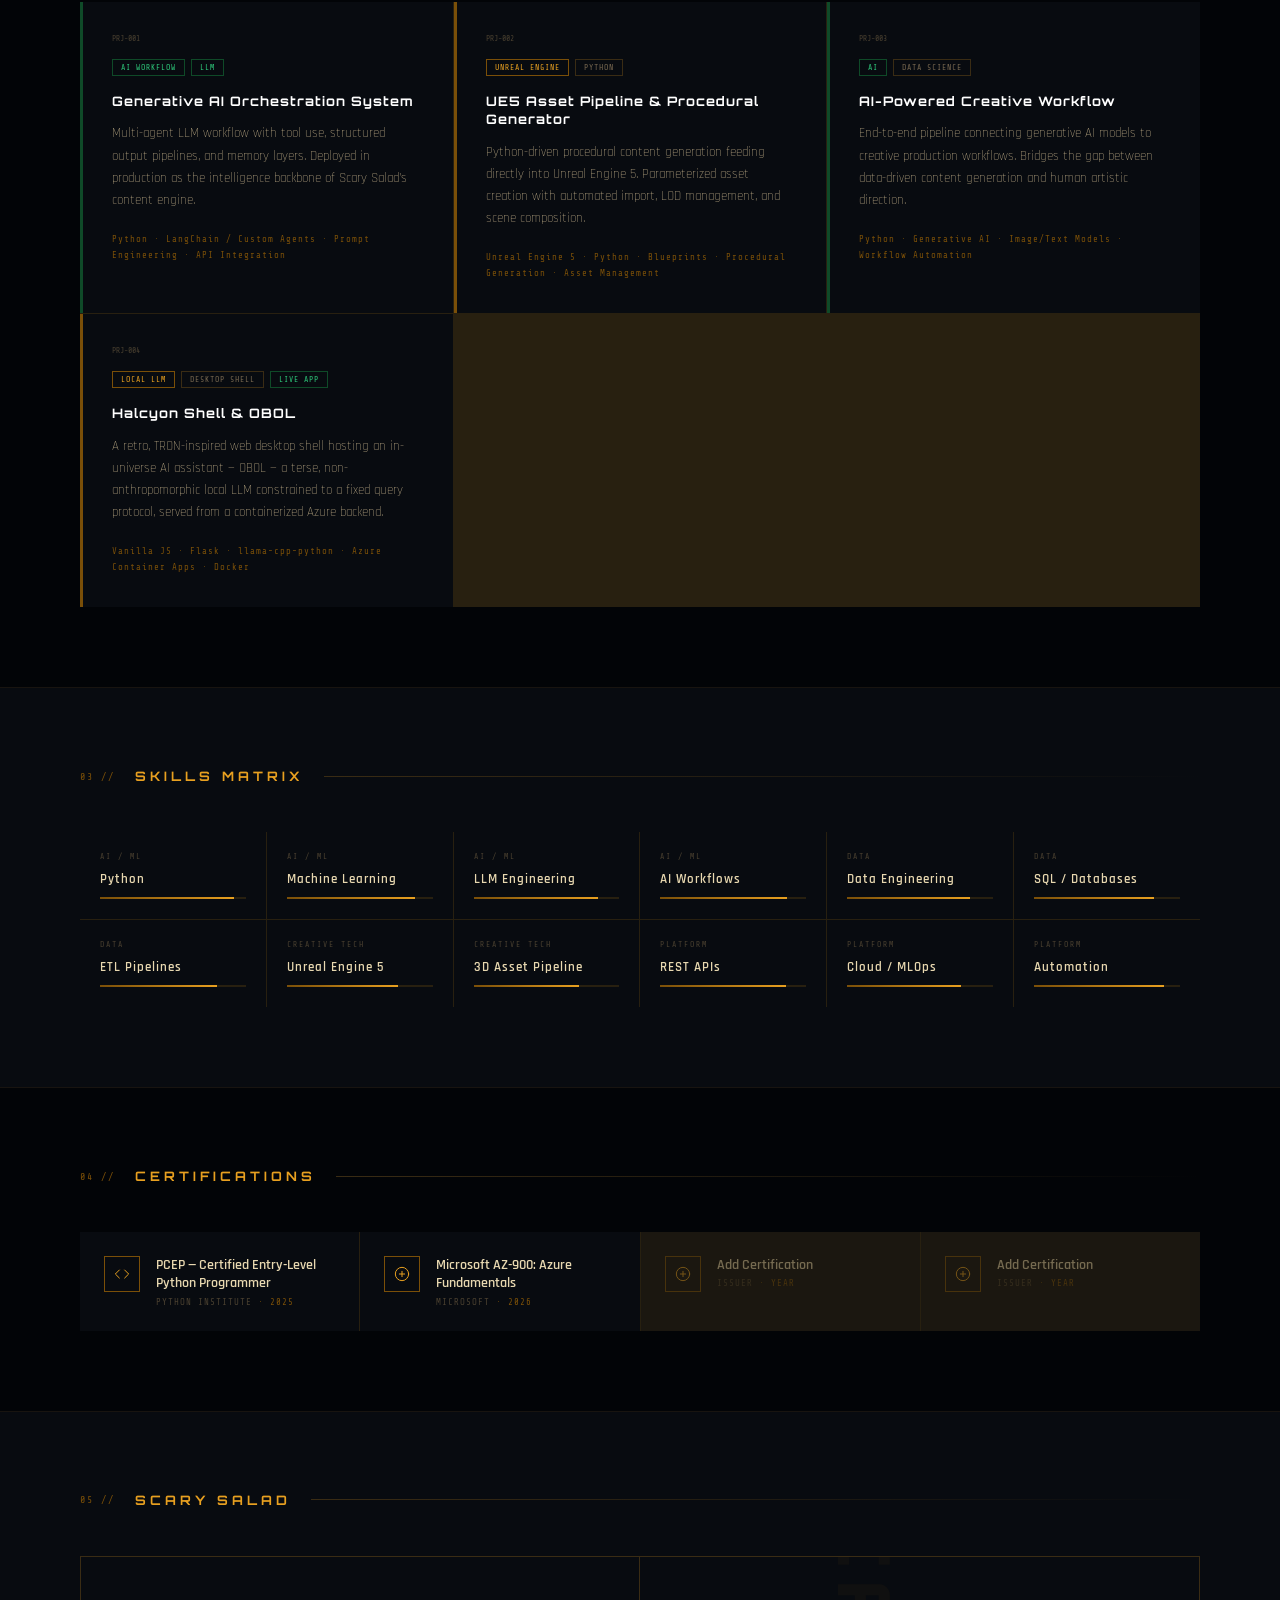
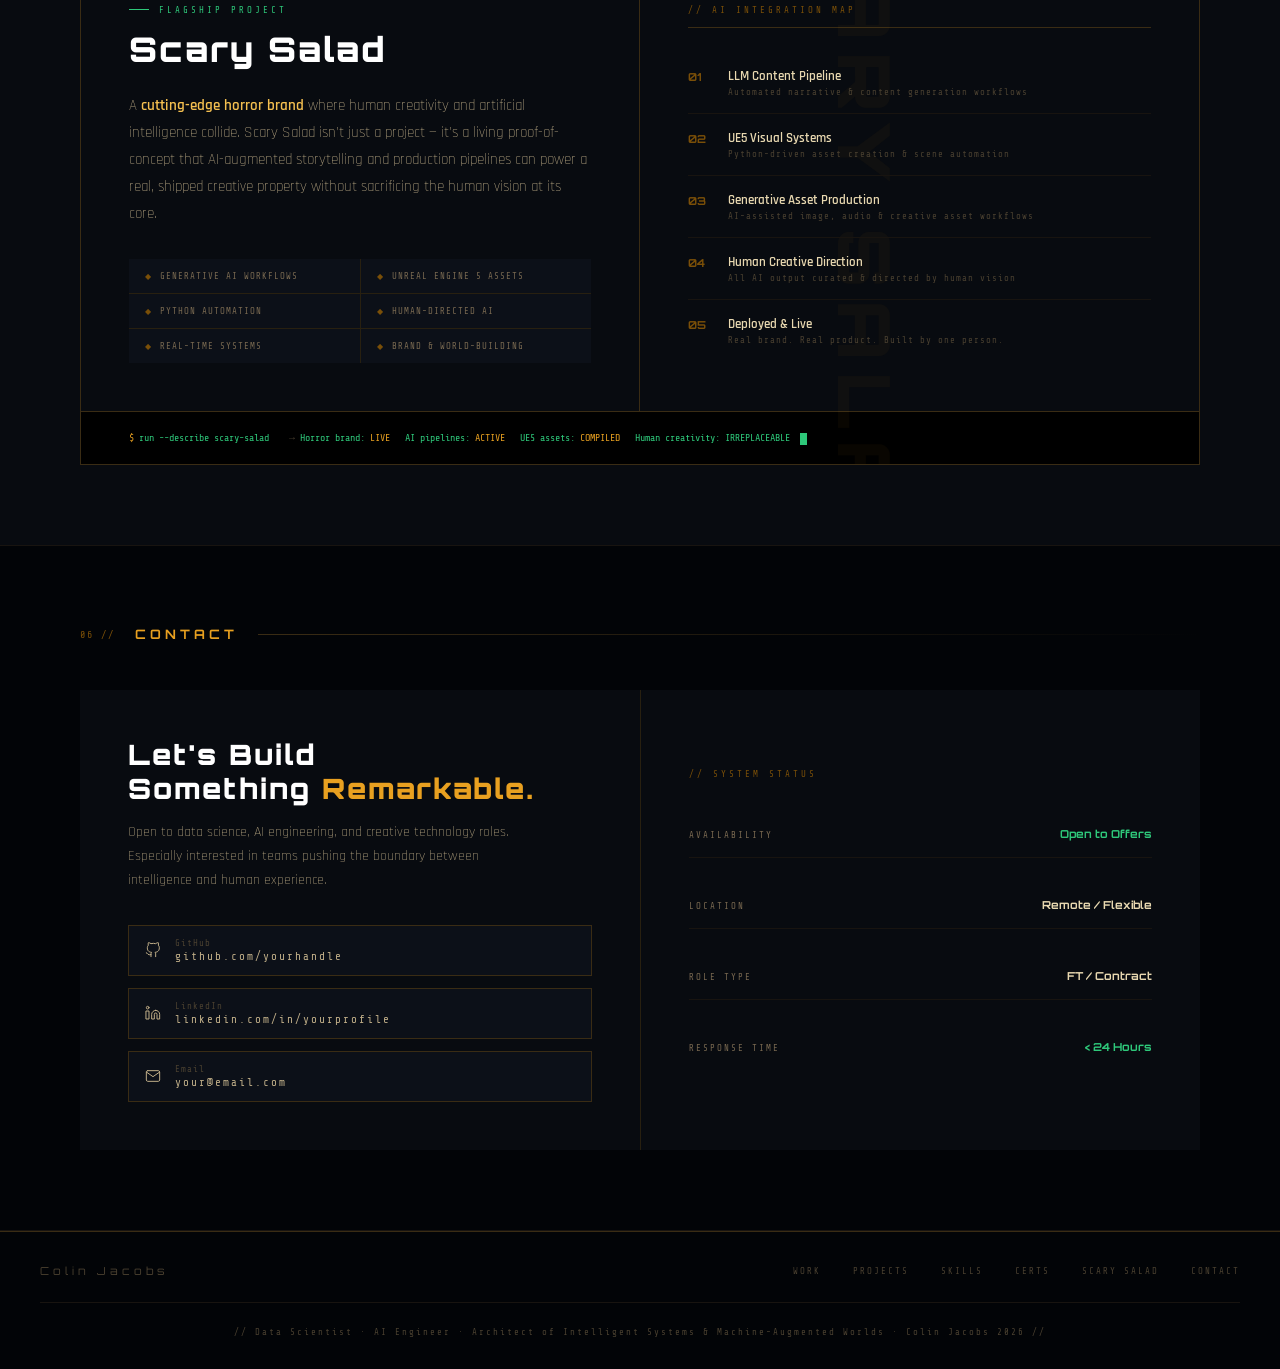
==== commit fcc179c6: "Add files via upload" ====
--- a/index.html
+++ b/index.html
@@ -3,26 +3,1184 @@
 <head>
 <meta charset="UTF-8">
 <meta name="viewport" content="width=device-width, initial-scale=1.0">
-<title>Halcyon Shell</title>
+<title>Colin Jacobs — Data Scientist & AI Engineer</title>
 <link rel="preconnect" href="https://fonts.googleapis.com">
 <link rel="preconnect" href="https://fonts.gstatic.com" crossorigin>
 <link href="https://fonts.googleapis.com/css2?family=Share+Tech+Mono&family=Orbitron:wght@400;700;900&family=Rajdhani:wght@300;400;500;600;700&display=swap" rel="stylesheet">
-<link rel="stylesheet" href="shell.css">
+<style>
+  :root {
+    --bg:           #020407;
+    --surface:      #080b10;
+    --surface2:     #0c1018;
+    --surface3:     #111620;
+    --amber:        #e8a020;
+    --amber-dim:    #7a4f08;
+    --amber-mid:    #b07818;
+    --amber-glow:   #f5c050;
+    --amber-faint:  rgba(232,160,32,0.08);
+    --green:        #2ec87a;
+    --green-dim:    #0f4a28;
+    --text:         #c0ae88;
+    --text-bright:  #e8d8b0;
+    --text-dim:     #4a4030;
+    --text-mid:     #786850;
+    --border:       #181410;
+    --border-mid:   #282010;
+    --border-bright:#3a2c14;
+    --red:          #c83018;
+    --scan:         rgba(232,160,32,0.025);
+    --grid-line:    rgba(232,160,32,0.05);
+  }
+
+  *, *::before, *::after { margin: 0; padding: 0; box-sizing: border-box; }
+
+  html { scroll-behavior: smooth; }
+
+  body {
+    background: var(--bg);
+    color: var(--text);
+    font-family: 'Rajdhani', sans-serif;
+    font-weight: 400;
+    overflow-x: hidden;
+    cursor: crosshair;
+  }
+
+  /* ── SCANLINES ── */
+  body::before {
+    content: '';
+    position: fixed; inset: 0;
+    background: repeating-linear-gradient(
+      0deg,
+      transparent,
+      transparent 3px,
+      var(--scan) 3px,
+      var(--scan) 4px
+    );
+    pointer-events: none;
+    z-index: 9999;
+  }
+
+  /* ── CORNER ORNAMENTS ── */
+  .corner-ornament {
+    position: absolute;
+    width: 20px; height: 20px;
+    pointer-events: none;
+  }
+  .corner-ornament.tl { top: 0; left: 0; border-top: 1px solid var(--amber-dim); border-left: 1px solid var(--amber-dim); }
+  .corner-ornament.tr { top: 0; right: 0; border-top: 1px solid var(--amber-dim); border-right: 1px solid var(--amber-dim); }
+  .corner-ornament.bl { bottom: 0; left: 0; border-bottom: 1px solid var(--amber-dim); border-left: 1px solid var(--amber-dim); }
+  .corner-ornament.br { bottom: 0; right: 0; border-bottom: 1px solid var(--amber-dim); border-right: 1px solid var(--amber-dim); }
+
+  /* ── SCROLLBAR ── */
+  ::-webkit-scrollbar { width: 4px; }
+  ::-webkit-scrollbar-track { background: var(--bg); }
+  ::-webkit-scrollbar-thumb { background: var(--amber-dim); }
+
+  /* ── NAV ── */
+  nav {
+    position: fixed; top: 0; left: 0; right: 0; z-index: 500;
+    height: 54px;
+    background: rgba(2,4,7,0.97);
+    border-bottom: 1px solid var(--border-bright);
+    display: flex; align-items: center; justify-content: space-between;
+    padding: 0 2.5rem;
+    backdrop-filter: blur(4px);
+  }
+  .nav-logo {
+    font-family: 'Orbitron', monospace;
+    font-size: 12px; font-weight: 700;
+    color: var(--amber);
+    letter-spacing: 4px;
+    text-transform: uppercase;
+    text-decoration: none;
+  }
+  .nav-links {
+    display: flex; gap: 2.5rem;
+    list-style: none;
+  }
+  .nav-links a {
+    font-family: 'Share Tech Mono', monospace;
+    font-size: 10px; letter-spacing: 2px;
+    color: var(--text-mid);
+    text-decoration: none;
+    text-transform: uppercase;
+    transition: color 0.2s;
+    position: relative;
+  }
+  .nav-links a::after {
+    content: '';
+    position: absolute; bottom: -4px; left: 0; right: 0;
+    height: 1px; background: var(--amber);
+    transform: scaleX(0);
+    transition: transform 0.2s;
+  }
+  .nav-links a:hover { color: var(--amber); }
+  .nav-links a:hover::after { transform: scaleX(1); }
+  .nav-status {
+    font-family: 'Share Tech Mono', monospace;
+    font-size: 10px; letter-spacing: 2px;
+    color: var(--green);
+    display: flex; align-items: center; gap: 8px;
+  }
+  .status-dot {
+    width: 7px; height: 7px; border-radius: 50%;
+    background: var(--green);
+    animation: blink 2.4s ease-in-out infinite;
+  }
+  @keyframes blink { 0%,100%{opacity:1;} 50%{opacity:0.2;} }
+
+  /* ── HERO ── */
+  .hero {
+    min-height: 100vh;
+    padding: 54px 0 0;
+    position: relative;
+    display: flex; align-items: center;
+    border-bottom: 1px solid var(--border-bright);
+    overflow: hidden;
+  }
+  .hero-bg-grid {
+    position: absolute; inset: 0;
+    background-image:
+      linear-gradient(var(--grid-line) 1px, transparent 1px),
+      linear-gradient(90deg, var(--grid-line) 1px, transparent 1px);
+    background-size: 56px 56px;
+    mask-image: radial-gradient(ellipse 70% 80% at 40% 50%, black 20%, transparent 90%);
+  }
+  .hero-vignette {
+    position: absolute; inset: 0;
+    background: radial-gradient(ellipse 60% 80% at 80% 50%, transparent 40%, rgba(2,4,7,0.9) 100%);
+  }
+  .hero-inner {
+    position: relative;
+    width: 100%; max-width: 1200px;
+    margin: 0 auto;
+    padding: 5rem 2.5rem;
+    display: grid;
+    grid-template-columns: 1fr 320px;
+    gap: 4rem;
+    align-items: center;
+  }
+  .hero-eyebrow {
+    font-family: 'Share Tech Mono', monospace;
+    font-size: 10px; letter-spacing: 4px;
+    color: var(--amber-dim);
+    text-transform: uppercase;
+    display: flex; align-items: center; gap: 12px;
+    margin-bottom: 1.5rem;
+    animation: fadeUp 0.8s ease both;
+  }
+  .hero-eyebrow::before {
+    content: '';
+    display: block; width: 32px; height: 1px;
+    background: var(--amber-dim);
+  }
+  .hero-name {
+    font-family: 'Orbitron', monospace;
+    font-size: clamp(36px, 6vw, 68px);
+    font-weight: 900;
+    color: #fff;
+    letter-spacing: 2px;
+    line-height: 1.0;
+    margin-bottom: 0.4rem;
+    animation: fadeUp 0.8s 0.1s ease both;
+  }
+  .hero-name .name-first { display: block; }
+  .hero-name .name-last {
+    display: block;
+    color: var(--amber);
+    -webkit-text-stroke: 0px;
+  }
+  .hero-subtitle {
+    font-family: 'Share Tech Mono', monospace;
+    font-size: 13px; letter-spacing: 3px;
+    color: var(--green);
+    text-transform: uppercase;
+    margin-bottom: 0.75rem;
+    animation: fadeUp 0.8s 0.2s ease both;
+  }
+  .hero-tagline {
+    font-family: 'Orbitron', monospace;
+    font-size: clamp(11px, 1.4vw, 14px);
+    font-weight: 400;
+    color: var(--amber-mid);
+    letter-spacing: 2px;
+    text-transform: uppercase;
+    margin-bottom: 2rem;
+    line-height: 1.6;
+    animation: fadeUp 0.8s 0.25s ease both;
+  }
+  .hero-bio {
+    font-size: 16px;
+    color: var(--text);
+    line-height: 1.8;
+    font-weight: 300;
+    max-width: 560px;
+    margin-bottom: 2.5rem;
+    animation: fadeUp 0.8s 0.3s ease both;
+  }
+  .hero-bio strong { color: var(--amber-glow); font-weight: 600; }
+  .hero-cta {
+    display: flex; gap: 1rem; flex-wrap: wrap;
+    animation: fadeUp 0.8s 0.4s ease both;
+  }
+  .btn-primary {
+    font-family: 'Share Tech Mono', monospace;
+    font-size: 11px; letter-spacing: 3px;
+    padding: 12px 28px;
+    background: var(--amber);
+    color: #000;
+    border: none; cursor: pointer;
+    text-transform: uppercase;
+    font-weight: 700;
+    text-decoration: none;
+    display: inline-block;
+    transition: background 0.2s, transform 0.15s;
+    clip-path: polygon(0 0, calc(100% - 10px) 0, 100% 10px, 100% 100%, 10px 100%, 0 calc(100% - 10px));
+  }
+  .btn-primary:hover { background: var(--amber-glow); transform: translateY(-1px); }
+  .btn-outline {
+    font-family: 'Share Tech Mono', monospace;
+    font-size: 11px; letter-spacing: 3px;
+    padding: 12px 28px;
+    background: transparent;
+    color: var(--amber);
+    border: 1px solid var(--amber-dim);
+    cursor: pointer;
+    text-transform: uppercase;
+    text-decoration: none;
+    display: inline-block;
+    transition: border-color 0.2s, color 0.2s, transform 0.15s;
+  }
+  .btn-outline:hover { border-color: var(--amber); color: var(--amber-glow); transform: translateY(-1px); }
+
+  /* hero sidebar */
+  .hero-sidebar {
+    animation: fadeUp 0.8s 0.5s ease both;
+  }
+  .hud-panel {
+    background: var(--surface);
+    border: 1px solid var(--border-bright);
+    padding: 1.5rem;
+    position: relative;
+  }
+  .hud-panel .corner-ornament { opacity: 0.6; }
+  .hud-title {
+    font-family: 'Share Tech Mono', monospace;
+    font-size: 9px; letter-spacing: 3px;
+    color: var(--amber-dim);
+    text-transform: uppercase;
+    margin-bottom: 1.25rem;
+    padding-bottom: 0.75rem;
+    border-bottom: 1px solid var(--border-bright);
+  }
+  .hud-stat {
+    display: flex; justify-content: space-between; align-items: baseline;
+    padding: 0.6rem 0;
+    border-bottom: 1px solid var(--border);
+  }
+  .hud-stat:last-child { border-bottom: none; }
+  .hud-label {
+    font-family: 'Share Tech Mono', monospace;
+    font-size: 9px; letter-spacing: 2px;
+    color: var(--text-mid);
+    text-transform: uppercase;
+  }
+  .hud-val {
+    font-family: 'Orbitron', monospace;
+    font-size: 14px; font-weight: 700;
+    color: var(--amber);
+  }
+  .hud-val.green { color: var(--green); }
+  .terminal-line {
+    font-family: 'Share Tech Mono', monospace;
+    font-size: 10px; color: var(--green);
+    margin-top: 1.25rem; padding-top: 1rem;
+    border-top: 1px solid var(--border-bright);
+    line-height: 1.9;
+  }
+  .t-p { color: var(--amber); }
+  .t-d { color: var(--text-dim); }
+  .cursor {
+    display: inline-block;
+    width: 7px; height: 12px;
+    background: var(--green);
+    vertical-align: middle;
+    animation: cur 1s step-end infinite;
+  }
+  @keyframes cur { 0%,100%{opacity:1} 50%{opacity:0} }
+
+  @keyframes fadeUp {
+    from { opacity:0; transform: translateY(20px); }
+    to   { opacity:1; transform: translateY(0); }
+  }
+
+  /* ── SECTION BASE ── */
+  .section {
+    max-width: 1200px;
+    margin: 0 auto;
+    padding: 5rem 2.5rem;
+    border-bottom: 1px solid var(--border);
+  }
+  .section-header {
+    display: flex; align-items: center; gap: 1.25rem;
+    margin-bottom: 3rem;
+  }
+  .section-num {
+    font-family: 'Share Tech Mono', monospace;
+    font-size: 10px; letter-spacing: 2px;
+    color: var(--amber-dim);
+    flex-shrink: 0;
+  }
+  .section-title {
+    font-family: 'Orbitron', monospace;
+    font-size: 13px; font-weight: 700;
+    color: var(--amber);
+    letter-spacing: 4px;
+    text-transform: uppercase;
+    flex-shrink: 0;
+  }
+  .section-rule {
+    flex: 1; height: 1px;
+    background: linear-gradient(90deg, var(--border-bright), transparent);
+  }
+
+  /* ── SKILLS ── */
+  .skills-grid {
+    display: grid;
+    grid-template-columns: repeat(auto-fit, minmax(160px, 1fr));
+    gap: 1px;
+    background: var(--border-mid);
+  }
+  .skill-cell {
+    background: var(--surface);
+    padding: 1.25rem;
+    transition: background 0.2s;
+    position: relative;
+  }
+  .skill-cell:hover { background: var(--surface2); }
+  .skill-cat {
+    font-family: 'Share Tech Mono', monospace;
+    font-size: 8px; letter-spacing: 2px;
+    color: var(--text-dim);
+    text-transform: uppercase;
+    margin-bottom: 10px;
+  }
+  .skill-name {
+    font-family: 'Rajdhani', sans-serif;
+    font-size: 13px; font-weight: 600;
+    color: var(--text-bright);
+    margin-bottom: 10px;
+    letter-spacing: 1px;
+  }
+  .skill-bar {
+    height: 2px;
+    background: var(--border-mid);
+    position: relative;
+    overflow: hidden;
+  }
+  .skill-fill {
+    height: 100%;
+    background: linear-gradient(90deg, var(--amber-dim), var(--amber));
+    width: 0%;
+    transition: width 1.2s cubic-bezier(0.4, 0, 0.2, 1);
+  }
+  .skill-pct {
+    position: absolute; right: 0; top: -18px;
+    font-family: 'Share Tech Mono', monospace;
+    font-size: 9px; color: var(--amber-dim);
+  }
+
+  /* ── WORK / CISCO ── */
+  .work-grid {
+    display: grid;
+    grid-template-columns: repeat(auto-fit, minmax(300px, 1fr));
+    gap: 1px;
+    background: var(--border-mid);
+  }
+  .work-card {
+    background: var(--surface);
+    padding: 2rem;
+    position: relative;
+    overflow: hidden;
+    transition: background 0.2s;
+  }
+  .work-card:hover { background: var(--surface2); }
+  .work-card::before {
+    content: '';
+    position: absolute; top: 0; left: 0;
+    width: 3px; height: 100%;
+    background: var(--amber-dim);
+    transition: background 0.2s;
+  }
+  .work-card:hover::before { background: var(--amber); }
+  .work-card-id {
+    font-family: 'Share Tech Mono', monospace;
+    font-size: 8px; letter-spacing: 2px;
+    color: var(--text-dim);
+    margin-bottom: 1rem;
+  }
+  .work-tags {
+    display: flex; gap: 6px; flex-wrap: wrap;
+    margin-bottom: 1rem;
+  }
+  .tag {
+    font-family: 'Share Tech Mono', monospace;
+    font-size: 8px; letter-spacing: 1px;
+    padding: 3px 8px;
+    border: 1px solid var(--border-bright);
+    color: var(--text-mid);
+    text-transform: uppercase;
+  }
+  .tag.amber { border-color: var(--amber-dim); color: var(--amber); }
+  .tag.green  { border-color: var(--green-dim);  color: var(--green); }
+  .work-title {
+    font-family: 'Orbitron', monospace;
+    font-size: 13px; font-weight: 700;
+    color: #fff;
+    letter-spacing: 1px;
+    line-height: 1.4;
+    margin-bottom: 0.75rem;
+  }
+  .work-desc {
+    font-size: 13px;
+    color: var(--text);
+    line-height: 1.7;
+    font-weight: 300;
+  }
+  .work-tech {
+    margin-top: 1.25rem;
+    font-family: 'Share Tech Mono', monospace;
+    font-size: 9px;
+    color: var(--amber-dim);
+    letter-spacing: 1px;
+    line-height: 1.8;
+  }
+
+  /* ── PROJECTS ── */
+  .projects-grid {
+    display: grid;
+    grid-template-columns: repeat(auto-fit, minmax(280px, 1fr));
+    gap: 1px;
+    background: var(--border-mid);
+  }
+  .project-card {
+    background: var(--surface);
+    padding: 2rem;
+    position: relative;
+    overflow: hidden;
+    transition: background 0.2s;
+  }
+  .project-card:hover { background: var(--surface2); }
+  .project-card::before {
+    content: '';
+    position: absolute; top: 0; left: 0;
+    width: 3px; height: 100%;
+    background: var(--border-bright);
+    transition: background 0.2s;
+  }
+  .project-card.accent-amber::before { background: var(--amber-dim); }
+  .project-card.accent-green::before  { background: var(--green-dim); }
+  .project-card:hover::before { filter: brightness(1.6); }
+  .project-num {
+    font-family: 'Share Tech Mono', monospace;
+    font-size: 8px; color: var(--text-dim);
+    margin-bottom: 1rem;
+  }
+  .project-title {
+    font-family: 'Orbitron', monospace;
+    font-size: 13px; font-weight: 700;
+    color: #fff; letter-spacing: 1px;
+    line-height: 1.4; margin-bottom: 0.75rem;
+  }
+  .project-desc {
+    font-size: 13px; color: var(--text);
+    line-height: 1.7; font-weight: 300;
+  }
+
+  /* ── CERTS ── */
+  .certs-grid {
+    display: grid;
+    grid-template-columns: repeat(auto-fit, minmax(240px, 1fr));
+    gap: 1px;
+    background: var(--border-mid);
+  }
+  .cert-card {
+    background: var(--surface);
+    padding: 1.5rem;
+    display: flex; align-items: flex-start; gap: 1rem;
+    transition: background 0.2s;
+    position: relative;
+  }
+  .cert-card:hover { background: var(--surface2); }
+  .cert-card.placeholder { opacity: 0.4; }
+  .cert-icon {
+    width: 36px; height: 36px; flex-shrink: 0;
+    border: 1px solid var(--amber-dim);
+    display: flex; align-items: center; justify-content: center;
+  }
+  .cert-icon svg { width: 16px; height: 16px; stroke: var(--amber); fill: none; stroke-width: 1.5; stroke-linecap: round; stroke-linejoin: round; }
+  .cert-name {
+    font-family: 'Rajdhani', sans-serif;
+    font-size: 14px; font-weight: 600;
+    color: var(--text-bright);
+    margin-bottom: 4px;
+    line-height: 1.3;
+  }
+  .cert-meta {
+    font-family: 'Share Tech Mono', monospace;
+    font-size: 9px; color: var(--text-dim);
+    letter-spacing: 1px; text-transform: uppercase;
+  }
+  .cert-meta span { color: var(--amber-dim); }
+
+  /* ── SCARY SALAD ── */
+  .ss-wrapper {
+    background: var(--surface);
+    border: 1px solid var(--border-bright);
+    position: relative;
+    overflow: hidden;
+  }
+  .ss-watermark {
+    position: absolute;
+    right: -40px; top: 50%;
+    transform: translateY(-50%) rotate(90deg);
+    font-family: 'Orbitron', monospace;
+    font-size: 72px; font-weight: 900;
+    color: rgba(232,160,32,0.04);
+    letter-spacing: 12px;
+    white-space: nowrap;
+    pointer-events: none;
+    user-select: none;
+  }
+  .ss-inner {
+    display: grid;
+    grid-template-columns: 1fr 1fr;
+    gap: 0;
+  }
+  .ss-left {
+    padding: 3rem;
+    border-right: 1px solid var(--border-bright);
+    position: relative;
+  }
+  .ss-right { padding: 3rem; }
+  .ss-eyebrow {
+    font-family: 'Share Tech Mono', monospace;
+    font-size: 9px; letter-spacing: 3px;
+    color: var(--green);
+    text-transform: uppercase;
+    margin-bottom: 1rem;
+    display: flex; align-items: center; gap: 10px;
+  }
+  .ss-eyebrow::before {
+    content: '';
+    width: 20px; height: 1px;
+    background: var(--green);
+    display: block;
+  }
+  .ss-title {
+    font-family: 'Orbitron', monospace;
+    font-size: clamp(22px, 3vw, 34px);
+    font-weight: 900;
+    color: #fff;
+    line-height: 1.1;
+    margin-bottom: 1.5rem;
+    letter-spacing: 2px;
+  }
+  .ss-desc {
+    font-size: 15px;
+    color: var(--text);
+    line-height: 1.8;
+    font-weight: 300;
+    margin-bottom: 2rem;
+  }
+  .ss-desc strong { color: var(--amber-glow); font-weight: 600; }
+  .ss-pillars {
+    display: grid;
+    grid-template-columns: 1fr 1fr;
+    gap: 1px;
+    background: var(--border-mid);
+  }
+  .ss-pillar {
+    background: var(--surface2);
+    padding: 0.75rem 1rem;
+    font-family: 'Share Tech Mono', monospace;
+    font-size: 9px; letter-spacing: 1px;
+    color: var(--text-mid);
+    text-transform: uppercase;
+    display: flex; align-items: center; gap: 8px;
+  }
+  .ss-pillar::before {
+    content: '◆';
+    color: var(--amber-dim);
+    font-size: 8px;
+  }
+  .ss-right-title {
+    font-family: 'Share Tech Mono', monospace;
+    font-size: 9px; letter-spacing: 3px;
+    color: var(--amber-dim);
+    text-transform: uppercase;
+    margin-bottom: 1.5rem;
+    padding-bottom: 0.75rem;
+    border-bottom: 1px solid var(--border-bright);
+  }
+  .ss-flow {
+    display: flex;
+    flex-direction: column;
+    gap: 0;
+  }
+  .ss-flow-step {
+    display: flex; align-items: flex-start; gap: 1rem;
+    padding: 1rem 0;
+    border-bottom: 1px solid var(--border);
+    position: relative;
+  }
+  .ss-flow-step:last-child { border-bottom: none; }
+  .ss-flow-num {
+    font-family: 'Orbitron', monospace;
+    font-size: 11px; font-weight: 700;
+    color: var(--amber-dim);
+    flex-shrink: 0; width: 24px;
+    margin-top: 2px;
+  }
+  .ss-flow-label {
+    font-family: 'Rajdhani', sans-serif;
+    font-size: 13px; font-weight: 600;
+    color: var(--text-bright);
+    margin-bottom: 3px;
+  }
+  .ss-flow-sub {
+    font-family: 'Share Tech Mono', monospace;
+    font-size: 9px; color: var(--text-dim);
+    letter-spacing: 1px;
+  }
+  .ss-terminal {
+    background: #000;
+    border-top: 1px solid var(--border-bright);
+    padding: 1rem 3rem;
+    font-family: 'Share Tech Mono', monospace;
+    font-size: 10px; color: var(--green);
+    line-height: 2;
+  }
+
+  /* ── CONTACT ── */
+  .contact-grid {
+    display: grid;
+    grid-template-columns: 1fr 1fr;
+    gap: 1px;
+    background: var(--border-mid);
+  }
+  .contact-left {
+    background: var(--surface);
+    padding: 3rem;
+  }
+  .contact-headline {
+    font-family: 'Orbitron', monospace;
+    font-size: clamp(18px, 2.5vw, 28px);
+    font-weight: 900;
+    color: #fff;
+    letter-spacing: 2px;
+    line-height: 1.2;
+    margin-bottom: 1rem;
+  }
+  .contact-headline .accent { color: var(--amber); }
+  .contact-sub {
+    font-size: 14px; color: var(--text);
+    line-height: 1.7; font-weight: 300;
+    margin-bottom: 2rem; max-width: 400px;
+  }
+  .contact-links {
+    display: flex; flex-direction: column; gap: 12px;
+  }
+  .contact-link {
+    display: flex; align-items: center; gap: 14px;
+    padding: 12px 16px;
+    border: 1px solid var(--border-bright);
+    color: var(--text);
+    text-decoration: none;
+    font-family: 'Share Tech Mono', monospace;
+    font-size: 11px; letter-spacing: 2px;
+    transition: border-color 0.2s, color 0.2s;
+    background: var(--surface2);
+  }
+  .contact-link:hover { border-color: var(--amber); color: var(--amber); }
+  .contact-link-label { color: var(--text-dim); font-size: 9px; display: block; margin-bottom: 2px; letter-spacing: 1px; }
+  .contact-right {
+    background: var(--surface);
+    padding: 3rem;
+    display: flex; flex-direction: column; gap: 1px;
+  }
+
+  /* ── FOOTER ── */
+  footer {
+    background: var(--bg);
+    border-top: 1px solid var(--border-bright);
+    padding: 2rem 2.5rem;
+    display: flex;
+    justify-content: space-between; align-items: center;
+    flex-wrap: wrap; gap: 1rem;
+    max-width: 100%;
+  }
+  .footer-logo {
+    font-family: 'Orbitron', monospace;
+    font-size: 11px; letter-spacing: 4px;
+    color: var(--text-dim);
+    text-decoration: none;
+  }
+  .footer-links { display: flex; gap: 2rem; }
+  .footer-links a {
+    font-family: 'Share Tech Mono', monospace;
+    font-size: 9px; letter-spacing: 2px;
+    color: var(--text-dim);
+    text-decoration: none;
+    text-transform: uppercase;
+    transition: color 0.2s;
+  }
+  .footer-links a:hover { color: var(--amber); }
+  .footer-copy {
+    width: 100%;
+    text-align: center;
+    font-family: 'Share Tech Mono', monospace;
+    font-size: 9px; letter-spacing: 2px;
+    color: var(--text-dim);
+    border-top: 1px solid var(--border);
+    padding-top: 1.5rem; margin-top: 0.5rem;
+  }
+
+  /* ── RESPONSIVE ── */
+  @media (max-width: 860px) {
+    .hero-inner { grid-template-columns: 1fr; }
+    .hero-sidebar { display: none; }
+    .ss-inner { grid-template-columns: 1fr; }
+    .ss-left { border-right: none; border-bottom: 1px solid var(--border-bright); }
+    .contact-grid { grid-template-columns: 1fr; }
+    .nav-links { display: none; }
+  }
+</style>
 </head>
 <body>
-  <div id="desktop"></div>
-  <div id="taskbar"></div>
-
-  <script src="core/event-bus.js"></script>
-  <script src="core/window-manager.js"></script>
-  <script src="core/taskbar.js"></script>
-
-  <!-- app entry scripts register themselves on window.ShellApps -->
-  <script src="apps/game-launcher/index.js"></script>
-  <script src="apps/file-browser/index.js"></script>
-  <script src="apps/settings/index.js"></script>
-  <script src="apps/ai-assistant/index.js"></script>
-
-  <script src="shell.js"></script>
+
+<!-- ── NAV ── -->
+<nav>
+  <a href="#" class="nav-logo">Colin Jacobs</a>
+  <ul class="nav-links">
+    <li><a href="#work">Work</a></li>
+    <li><a href="#projects">Projects</a></li>
+    <li><a href="#skills">Skills</a></li>
+    <li><a href="#certs">Certs</a></li>
+    <li><a href="#scary-salad">Scary Salad</a></li>
+    <li><a href="#contact">Contact</a></li>
+  </ul>
+  <div class="nav-status"><div class="status-dot"></div>Available for Hire</div>
+</nav>
+
+<!-- ── HERO ── -->
+<section class="hero">
+  <div class="hero-bg-grid"></div>
+  <div class="hero-vignette"></div>
+  <div class="hero-inner">
+    <div class="hero-content">
+      <div class="hero-eyebrow">Portfolio System Online</div>
+      <h1 class="hero-name">
+        <span class="name-first">Colin</span>
+        <span class="name-last">Jacobs</span>
+      </h1>
+      <div class="hero-subtitle">// Data Scientist &amp; AI Engineer</div>
+      <div class="hero-tagline">Architect of Intelligent Systems &amp; Machine-Augmented Worlds</div>
+      <p class="hero-bio">
+        Harnessing the power of technology to drive <strong>human thinking and creativity</strong> into the future. From enterprise-grade AI pipelines at Cisco to generative systems that breathe life into interactive horror experiences — I build at the intersection of <strong>data science, AI engineering, and creative technology</strong>.
+      </p>
+      <div class="hero-cta">
+        <a href="#work" class="btn-primary">View Work</a>
+        <a href="#contact" class="btn-outline">Get In Touch</a>
+      </div>
+    </div>
+    <aside class="hero-sidebar">
+      <div class="hud-panel">
+        <div class="corner-ornament tl"></div>
+        <div class="corner-ornament tr"></div>
+        <div class="corner-ornament bl"></div>
+        <div class="corner-ornament br"></div>
+        <div class="hud-title">// Operator Profile</div>
+        <div class="hud-stat">
+          <span class="hud-label">Specialization</span>
+          <span class="hud-val" style="font-size:10px; letter-spacing:1px;">AI / DS</span>
+        </div>
+        <div class="hud-stat">
+          <span class="hud-label">Enterprise Exp</span>
+          <span class="hud-val">Cisco</span>
+        </div>
+        <div class="hud-stat">
+          <span class="hud-label">Creative Systems</span>
+          <span class="hud-val green">Active</span>
+        </div>
+        <div class="hud-stat">
+          <span class="hud-label">UE5 Pipeline</span>
+          <span class="hud-val green">Online</span>
+        </div>
+        <div class="hud-stat">
+          <span class="hud-label">Status</span>
+          <span class="hud-val green" style="font-size:10px;">Available</span>
+        </div>
+        <div class="terminal-line">
+          <div><span class="t-p">$ </span>init --mode=hire colin-jacobs</div>
+          <div><span class="t-d">→ </span>Loading profile...</div>
+          <div><span class="t-d">→ </span>All systems <span style="color:var(--amber)">nominal</span></div>
+          <div><span class="t-p">$ </span><span class="cursor"></span></div>
+        </div>
+      </div>
+    </aside>
+  </div>
+</section>
+
+<!-- ── CISCO WORK ── -->
+<div id="work" style="background: var(--surface); border-bottom: 1px solid var(--border);">
+  <div class="section" style="border:none;">
+    <div class="section-header">
+      <span class="section-num">01 //</span>
+      <span class="section-title">Enterprise Work — Cisco</span>
+      <div class="section-rule"></div>
+    </div>
+    <div class="work-grid">
+      <div class="work-card">
+        <div class="work-card-id">CISCO-001</div>
+        <div class="work-tags">
+          <span class="tag amber">Cisco</span>
+          <span class="tag amber">Governance</span>
+          <span class="tag">Platform</span>
+        </div>
+        <div class="work-title">Health Check Governance &amp; Case Management Platform</div>
+        <p class="work-desc">Designed and built a centralized governance platform for managing customer health checks across Cisco's enterprise client base. Streamlined case tracking, status visibility, and reporting workflows for cross-functional teams at scale.</p>
+        <div class="work-tech">STACK: Python · Data Pipelines · Case Management Systems · Reporting Automation</div>
+      </div>
+      <div class="work-card">
+        <div class="work-card-id">CISCO-002</div>
+        <div class="work-tags">
+          <span class="tag amber">Cisco</span>
+          <span class="tag">Automation</span>
+          <span class="tag green">ML-Adjacent</span>
+        </div>
+        <div class="work-title">Intelligent Case Assignment Tool</div>
+        <p class="work-desc">Built an automated case assignment engine that routes incoming support and project cases to the appropriate teams and individuals based on load, expertise, and priority signals — reducing manual triage overhead significantly.</p>
+        <div class="work-tech">STACK: Python · Rules Engine · Data Classification · Workflow Automation</div>
+      </div>
+      <div class="work-card">
+        <div class="work-card-id">CISCO-003</div>
+        <div class="work-tags">
+          <span class="tag amber">Cisco</span>
+          <span class="tag green">API</span>
+          <span class="tag">Data Engineering</span>
+        </div>
+        <div class="work-title">Consumption Data VM &amp; API</div>
+        <p class="work-desc">Architected a virtual machine environment and REST API layer for aggregating, processing, and exposing Cisco consumption data. Enabled downstream teams and dashboards to access structured, reliable data at speed.</p>
+        <div class="work-tech">STACK: Python · REST API · VM Infrastructure · Data Aggregation · ETL</div>
+      </div>
+    </div>
+  </div>
+</div>
+
+<!-- ── PROJECTS ── -->
+<div id="projects" style="border-bottom: 1px solid var(--border);">
+  <div class="section" style="border:none;">
+    <div class="section-header">
+      <span class="section-num">02 //</span>
+      <span class="section-title">New Projects</span>
+      <div class="section-rule"></div>
+    </div>
+    <div class="projects-grid">
+      <div class="project-card accent-green">
+        <div class="project-num">PRJ-001</div>
+        <div class="work-tags">
+          <span class="tag green">AI Workflow</span>
+          <span class="tag green">LLM</span>
+        </div>
+        <div class="project-title">Generative AI Orchestration System</div>
+        <p class="project-desc">Multi-agent LLM workflow with tool use, structured output pipelines, and memory layers. Deployed in production as the intelligence backbone of Scary Salad's content engine.</p>
+        <div class="work-tech" style="margin-top:1.25rem;">Python · LangChain / Custom Agents · Prompt Engineering · API Integration</div>
+      </div>
+      <div class="project-card accent-amber">
+        <div class="project-num">PRJ-002</div>
+        <div class="work-tags">
+          <span class="tag amber">Unreal Engine</span>
+          <span class="tag">Python</span>
+        </div>
+        <div class="project-title">UE5 Asset Pipeline &amp; Procedural Generator</div>
+        <p class="project-desc">Python-driven procedural content generation feeding directly into Unreal Engine 5. Parameterized asset creation with automated import, LOD management, and scene composition.</p>
+        <div class="work-tech" style="margin-top:1.25rem;">Unreal Engine 5 · Python · Blueprints · Procedural Generation · Asset Management</div>
+      </div>
+      <div class="project-card accent-green">
+        <div class="project-num">PRJ-003</div>
+        <div class="work-tags">
+          <span class="tag green">AI</span>
+          <span class="tag">Data Science</span>
+        </div>
+        <div class="project-title">AI-Powered Creative Workflow</div>
+        <p class="project-desc">End-to-end pipeline connecting generative AI models to creative production workflows. Bridges the gap between data-driven content generation and human artistic direction.</p>
+        <div class="work-tech" style="margin-top:1.25rem;">Python · Generative AI · Image/Text Models · Workflow Automation</div>
+      </div>
+      <a href="./obol/" class="project-card accent-amber" style="display:block; text-decoration:none; color:inherit;">
+        <div class="project-num">PRJ-004</div>
+        <div class="work-tags">
+          <span class="tag amber">Local LLM</span>
+          <span class="tag">Desktop Shell</span>
+          <span class="tag green">Live App</span>
+        </div>
+        <div class="project-title">Halcyon Shell &amp; OBOL</div>
+        <p class="project-desc">A retro, TRON-inspired web desktop shell hosting an in-universe AI assistant — OBOL — a terse, non-anthropomorphic local LLM constrained to a fixed query protocol, served from a containerized Azure backend.</p>
+        <div class="work-tech" style="margin-top:1.25rem;">Vanilla JS · Flask · llama-cpp-python · Azure Container Apps · Docker</div>
+      </a>
+    </div>
+  </div>
+</div>
+
+<!-- ── SKILLS ── -->
+<div id="skills" style="background: var(--surface); border-bottom: 1px solid var(--border);">
+  <div class="section" style="border:none;">
+    <div class="section-header">
+      <span class="section-num">03 //</span>
+      <span class="section-title">Skills Matrix</span>
+      <div class="section-rule"></div>
+    </div>
+    <div class="skills-grid" id="skillsGrid">
+      <div class="skill-cell"><div class="skill-cat">AI / ML</div><div class="skill-name">Python</div><div class="skill-bar"><div class="skill-fill" data-pct="92"></div></div></div>
+      <div class="skill-cell"><div class="skill-cat">AI / ML</div><div class="skill-name">Machine Learning</div><div class="skill-bar"><div class="skill-fill" data-pct="88"></div></div></div>
+      <div class="skill-cell"><div class="skill-cat">AI / ML</div><div class="skill-name">LLM Engineering</div><div class="skill-bar"><div class="skill-fill" data-pct="85"></div></div></div>
+      <div class="skill-cell"><div class="skill-cat">AI / ML</div><div class="skill-name">AI Workflows</div><div class="skill-bar"><div class="skill-fill" data-pct="87"></div></div></div>
+      <div class="skill-cell"><div class="skill-cat">Data</div><div class="skill-name">Data Engineering</div><div class="skill-bar"><div class="skill-fill" data-pct="84"></div></div></div>
+      <div class="skill-cell"><div class="skill-cat">Data</div><div class="skill-name">SQL / Databases</div><div class="skill-bar"><div class="skill-fill" data-pct="82"></div></div></div>
+      <div class="skill-cell"><div class="skill-cat">Data</div><div class="skill-name">ETL Pipelines</div><div class="skill-bar"><div class="skill-fill" data-pct="80"></div></div></div>
+      <div class="skill-cell"><div class="skill-cat">Creative Tech</div><div class="skill-name">Unreal Engine 5</div><div class="skill-bar"><div class="skill-fill" data-pct="76"></div></div></div>
+      <div class="skill-cell"><div class="skill-cat">Creative Tech</div><div class="skill-name">3D Asset Pipeline</div><div class="skill-bar"><div class="skill-fill" data-pct="72"></div></div></div>
+      <div class="skill-cell"><div class="skill-cat">Platform</div><div class="skill-name">REST APIs</div><div class="skill-bar"><div class="skill-fill" data-pct="86"></div></div></div>
+      <div class="skill-cell"><div class="skill-cat">Platform</div><div class="skill-name">Cloud / MLOps</div><div class="skill-bar"><div class="skill-fill" data-pct="78"></div></div></div>
+      <div class="skill-cell"><div class="skill-cat">Platform</div><div class="skill-name">Automation</div><div class="skill-bar"><div class="skill-fill" data-pct="89"></div></div></div>
+    </div>
+  </div>
+</div>
+
+<!-- ── CERTIFICATIONS ── -->
+<div id="certs" style="border-bottom: 1px solid var(--border);">
+  <div class="section" style="border:none;">
+    <div class="section-header">
+      <span class="section-num">04 //</span>
+      <span class="section-title">Certifications</span>
+      <div class="section-rule"></div>
+    </div>
+    <div class="certs-grid">
+      <div class="cert-card">
+        <div class="cert-icon">
+          <svg viewBox="0 0 24 24"><polyline points="16 18 22 12 16 6"/><polyline points="8 6 2 12 8 18"/></svg>
+        </div>
+        <div>
+          <div class="cert-name">PCEP — Certified Entry-Level Python Programmer</div>
+          <div class="cert-meta">Python Institute <span>· 2025</span></div>
+        </div>
+      </div>
+      <div class="cert-card">
+        <div class="cert-icon">
+          <svg viewBox="0 0 24 24"><circle cx="12" cy="12" r="10"/><line x1="12" y1="8" x2="12" y2="16"/><line x1="8" y1="12" x2="16" y2="12"/></svg>
+        </div>
+        <div>
+          <div class="cert-name">Microsoft AZ-900: Azure Fundamentals</div>
+          <div class="cert-meta">Microsoft <span>· 2026</span></div>
+        </div>
+      </div>
+      <div class="cert-card placeholder">
+        <div class="cert-icon">
+          <svg viewBox="0 0 24 24"><circle cx="12" cy="12" r="10"/><line x1="12" y1="8" x2="12" y2="16"/><line x1="8" y1="12" x2="16" y2="12"/></svg>
+        </div>
+        <div>
+          <div class="cert-name">Add Certification</div>
+          <div class="cert-meta">Issuer <span>· Year</span></div>
+        </div>
+      </div>
+      <div class="cert-card placeholder">
+        <div class="cert-icon">
+          <svg viewBox="0 0 24 24"><circle cx="12" cy="12" r="10"/><line x1="12" y1="8" x2="12" y2="16"/><line x1="8" y1="12" x2="16" y2="12"/></svg>
+        </div>
+        <div>
+          <div class="cert-name">Add Certification</div>
+          <div class="cert-meta">Issuer <span>· Year</span></div>
+        </div>
+      </div>
+    </div>
+  </div>
+</div>
+
+<!-- ── SCARY SALAD ── -->
+<div id="scary-salad" style="background: var(--surface); border-bottom: 1px solid var(--border);">
+  <div class="section" style="border:none;">
+    <div class="section-header">
+      <span class="section-num">05 //</span>
+      <span class="section-title">Scary Salad</span>
+      <div class="section-rule"></div>
+    </div>
+    <div class="ss-wrapper">
+      <div class="ss-watermark">SCARY SALAD</div>
+      <div class="ss-inner">
+        <div class="ss-left">
+          <div class="ss-eyebrow">Flagship Project</div>
+          <div class="ss-title">Scary Salad</div>
+          <p class="ss-desc">
+            A <strong>cutting-edge horror brand</strong> where human creativity and artificial intelligence collide. Scary Salad isn't just a project — it's a living proof-of-concept that AI-augmented storytelling and production pipelines can power a real, shipped creative property without sacrificing the human vision at its core.
+          </p>
+          <div class="ss-pillars">
+            <div class="ss-pillar">Generative AI Workflows</div>
+            <div class="ss-pillar">Unreal Engine 5 Assets</div>
+            <div class="ss-pillar">Python Automation</div>
+            <div class="ss-pillar">Human-Directed AI</div>
+            <div class="ss-pillar">Real-Time Systems</div>
+            <div class="ss-pillar">Brand &amp; World-Building</div>
+          </div>
+        </div>
+        <div class="ss-right">
+          <div class="ss-right-title">// AI Integration Map</div>
+          <div class="ss-flow">
+            <div class="ss-flow-step">
+              <div class="ss-flow-num">01</div>
+              <div>
+                <div class="ss-flow-label">LLM Content Pipeline</div>
+                <div class="ss-flow-sub">Automated narrative &amp; content generation workflows</div>
+              </div>
+            </div>
+            <div class="ss-flow-step">
+              <div class="ss-flow-num">02</div>
+              <div>
+                <div class="ss-flow-label">UE5 Visual Systems</div>
+                <div class="ss-flow-sub">Python-driven asset creation &amp; scene automation</div>
+              </div>
+            </div>
+            <div class="ss-flow-step">
+              <div class="ss-flow-num">03</div>
+              <div>
+                <div class="ss-flow-label">Generative Asset Production</div>
+                <div class="ss-flow-sub">AI-assisted image, audio &amp; creative asset workflows</div>
+              </div>
+            </div>
+            <div class="ss-flow-step">
+              <div class="ss-flow-num">04</div>
+              <div>
+                <div class="ss-flow-label">Human Creative Direction</div>
+                <div class="ss-flow-sub">All AI output curated &amp; directed by human vision</div>
+              </div>
+            </div>
+            <div class="ss-flow-step">
+              <div class="ss-flow-num">05</div>
+              <div>
+                <div class="ss-flow-label">Deployed &amp; Live</div>
+                <div class="ss-flow-sub">Real brand. Real product. Built by one person.</div>
+              </div>
+            </div>
+          </div>
+        </div>
+      </div>
+      <div class="ss-terminal">
+        <span class="t-p">$ </span>run --describe scary-salad &nbsp;&nbsp;
+        <span class="t-d">→ </span>Horror brand: <span style="color:var(--amber)">LIVE</span> &nbsp;
+        AI pipelines: <span style="color:var(--amber)">ACTIVE</span> &nbsp;
+        UE5 assets: <span style="color:var(--amber)">COMPILED</span> &nbsp;
+        Human creativity: <span style="color:var(--green)">IRREPLACEABLE</span>
+        &nbsp;<span class="cursor"></span>
+      </div>
+    </div>
+  </div>
+</div>
+
+<!-- ── CONTACT ── -->
+<div id="contact" style="border-bottom: 1px solid var(--border);">
+  <div class="section" style="border:none;">
+    <div class="section-header">
+      <span class="section-num">06 //</span>
+      <span class="section-title">Contact</span>
+      <div class="section-rule"></div>
+    </div>
+    <div class="contact-grid">
+      <div class="contact-left">
+        <div class="contact-headline">Let's Build<br>Something <span class="accent">Remarkable.</span></div>
+        <p class="contact-sub">Open to data science, AI engineering, and creative technology roles. Especially interested in teams pushing the boundary between intelligence and human experience.</p>
+        <div class="contact-links">
+          <a href="https://github.com/" class="contact-link" target="_blank">
+            <svg width="16" height="16" viewBox="0 0 24 24" fill="none" stroke="currentColor" stroke-width="1.5" stroke-linecap="round" stroke-linejoin="round"><path d="M9 19c-5 1.5-5-2.5-7-3m14 6v-3.87a3.37 3.37 0 0 0-.94-2.61c3.14-.35 6.44-1.54 6.44-7A5.44 5.44 0 0 0 20 4.77 5.07 5.07 0 0 0 19.91 1S18.73.65 16 2.48a13.38 13.38 0 0 0-7 0C6.27.65 5.09 1 5.09 1A5.07 5.07 0 0 0 5 4.77a5.44 5.44 0 0 0-1.5 3.78c0 5.42 3.3 6.61 6.44 7A3.37 3.37 0 0 0 9 18.13V22"/></svg>
+            <div><span class="contact-link-label">GitHub</span>github.com/yourhandle</div>
+          </a>
+          <a href="https://linkedin.com/" class="contact-link" target="_blank">
+            <svg width="16" height="16" viewBox="0 0 24 24" fill="none" stroke="currentColor" stroke-width="1.5" stroke-linecap="round" stroke-linejoin="round"><path d="M16 8a6 6 0 0 1 6 6v7h-4v-7a2 2 0 0 0-2-2 2 2 0 0 0-2 2v7h-4v-7a6 6 0 0 1 6-6z"/><rect x="2" y="9" width="4" height="12"/><circle cx="4" cy="4" r="2"/></svg>
+            <div><span class="contact-link-label">LinkedIn</span>linkedin.com/in/yourprofile</div>
+          </a>
+          <a href="mailto:your@email.com" class="contact-link">
+            <svg width="16" height="16" viewBox="0 0 24 24" fill="none" stroke="currentColor" stroke-width="1.5" stroke-linecap="round" stroke-linejoin="round"><path d="M4 4h16c1.1 0 2 .9 2 2v12c0 1.1-.9 2-2 2H4c-1.1 0-2-.9-2-2V6c0-1.1.9-2 2-2z"/><polyline points="22,6 12,13 2,6"/></svg>
+            <div><span class="contact-link-label">Email</span>your@email.com</div>
+          </a>
+        </div>
+      </div>
+      <div class="contact-right" style="background:var(--surface); padding:3rem; display:flex; flex-direction:column; justify-content:center; gap:1.5rem;">
+        <div style="font-family:'Share Tech Mono',monospace; font-size:9px; letter-spacing:3px; color:var(--amber-dim); margin-bottom:0.5rem;">// SYSTEM STATUS</div>
+        <div class="hud-stat" style="padding:1rem 0; border-bottom: 1px solid var(--border);">
+          <span class="hud-label">Availability</span>
+          <span class="hud-val green" style="font-size:11px;">Open to Offers</span>
+        </div>
+        <div class="hud-stat" style="padding:1rem 0; border-bottom: 1px solid var(--border);">
+          <span class="hud-label">Location</span>
+          <span class="hud-val" style="font-size:11px; color:var(--text-bright);">Remote / Flexible</span>
+        </div>
+        <div class="hud-stat" style="padding:1rem 0; border-bottom: 1px solid var(--border);">
+          <span class="hud-label">Role Type</span>
+          <span class="hud-val" style="font-size:11px; color:var(--text-bright);">FT / Contract</span>
+        </div>
+        <div class="hud-stat" style="padding:1rem 0;">
+          <span class="hud-label">Response Time</span>
+          <span class="hud-val green" style="font-size:11px;">&lt; 24 Hours</span>
+        </div>
+      </div>
+    </div>
+  </div>
+</div>
+
+<!-- ── FOOTER ── -->
+<footer>
+  <a href="#" class="footer-logo">Colin Jacobs</a>
+  <div class="footer-links">
+    <a href="#work">Work</a>
+    <a href="#projects">Projects</a>
+    <a href="#skills">Skills</a>
+    <a href="#certs">Certs</a>
+    <a href="#scary-salad">Scary Salad</a>
+    <a href="#contact">Contact</a>
+  </div>
+  <div class="footer-copy">// Data Scientist · AI Engineer · Architect of Intelligent Systems &amp; Machine-Augmented Worlds · Colin Jacobs 2026 //</div>
+</footer>
+
+<script>
+  // Skill bar scroll animation
+  const fills = document.querySelectorAll('.skill-fill');
+  const observed = new Set();
+
+  const observer = new IntersectionObserver((entries) => {
+    entries.forEach(entry => {
+      if (entry.isIntersecting && !observed.has(entry.target)) {
+        observed.add(entry.target);
+        const pct = entry.target.getAttribute('data-pct');
+        setTimeout(() => { entry.target.style.width = pct + '%'; }, 100);
+      }
+    });
+  }, { threshold: 0.1 });
+
+  fills.forEach(f => observer.observe(f));
+
+  // Smooth active nav link highlight
+  const sections = document.querySelectorAll('[id]');
+  const navLinks = document.querySelectorAll('.nav-links a');
+
+  window.addEventListener('scroll', () => {
+    let current = '';
+    sections.forEach(s => {
+      if (window.scrollY >= s.offsetTop - 100) current = s.id;
+    });
+    navLinks.forEach(a => {
+      a.style.color = a.getAttribute('href') === '#' + current
+        ? 'var(--amber)'
+        : '';
+    });
+  });
+</script>
 </body>
 </html>
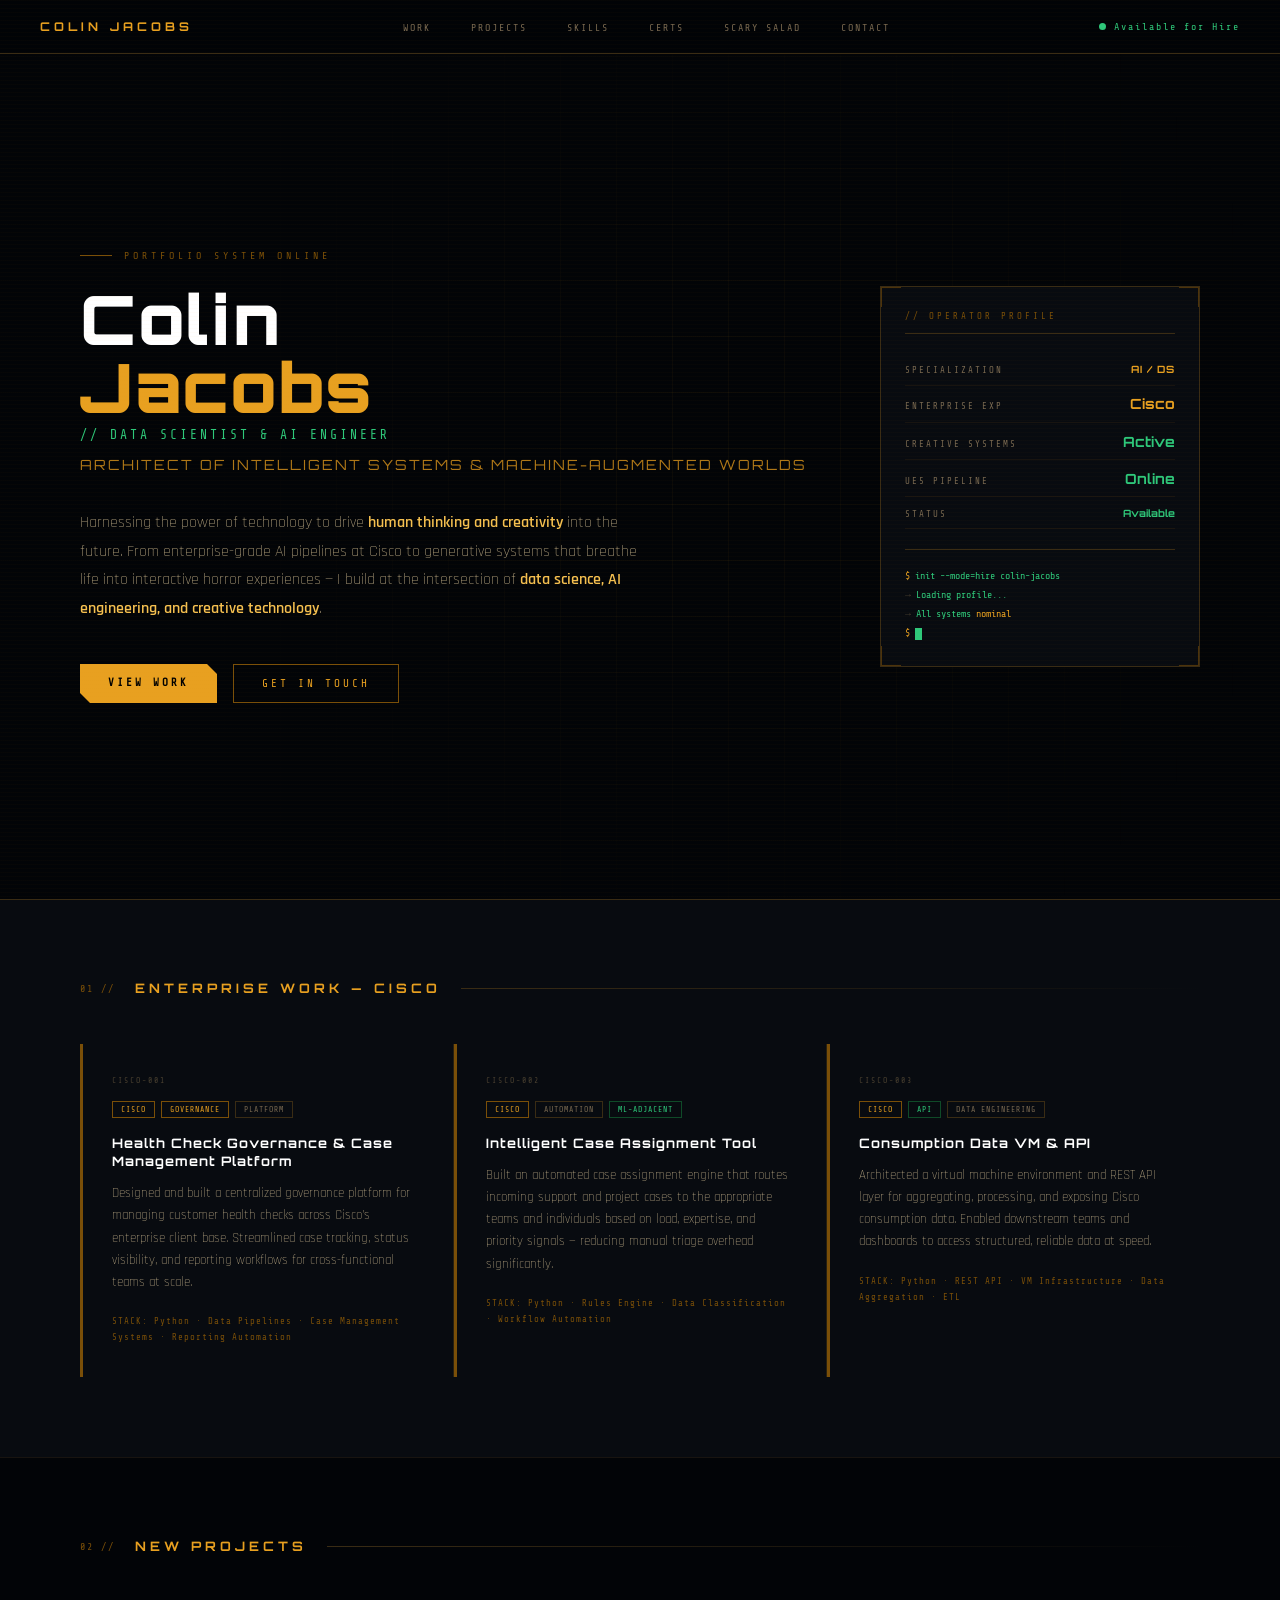
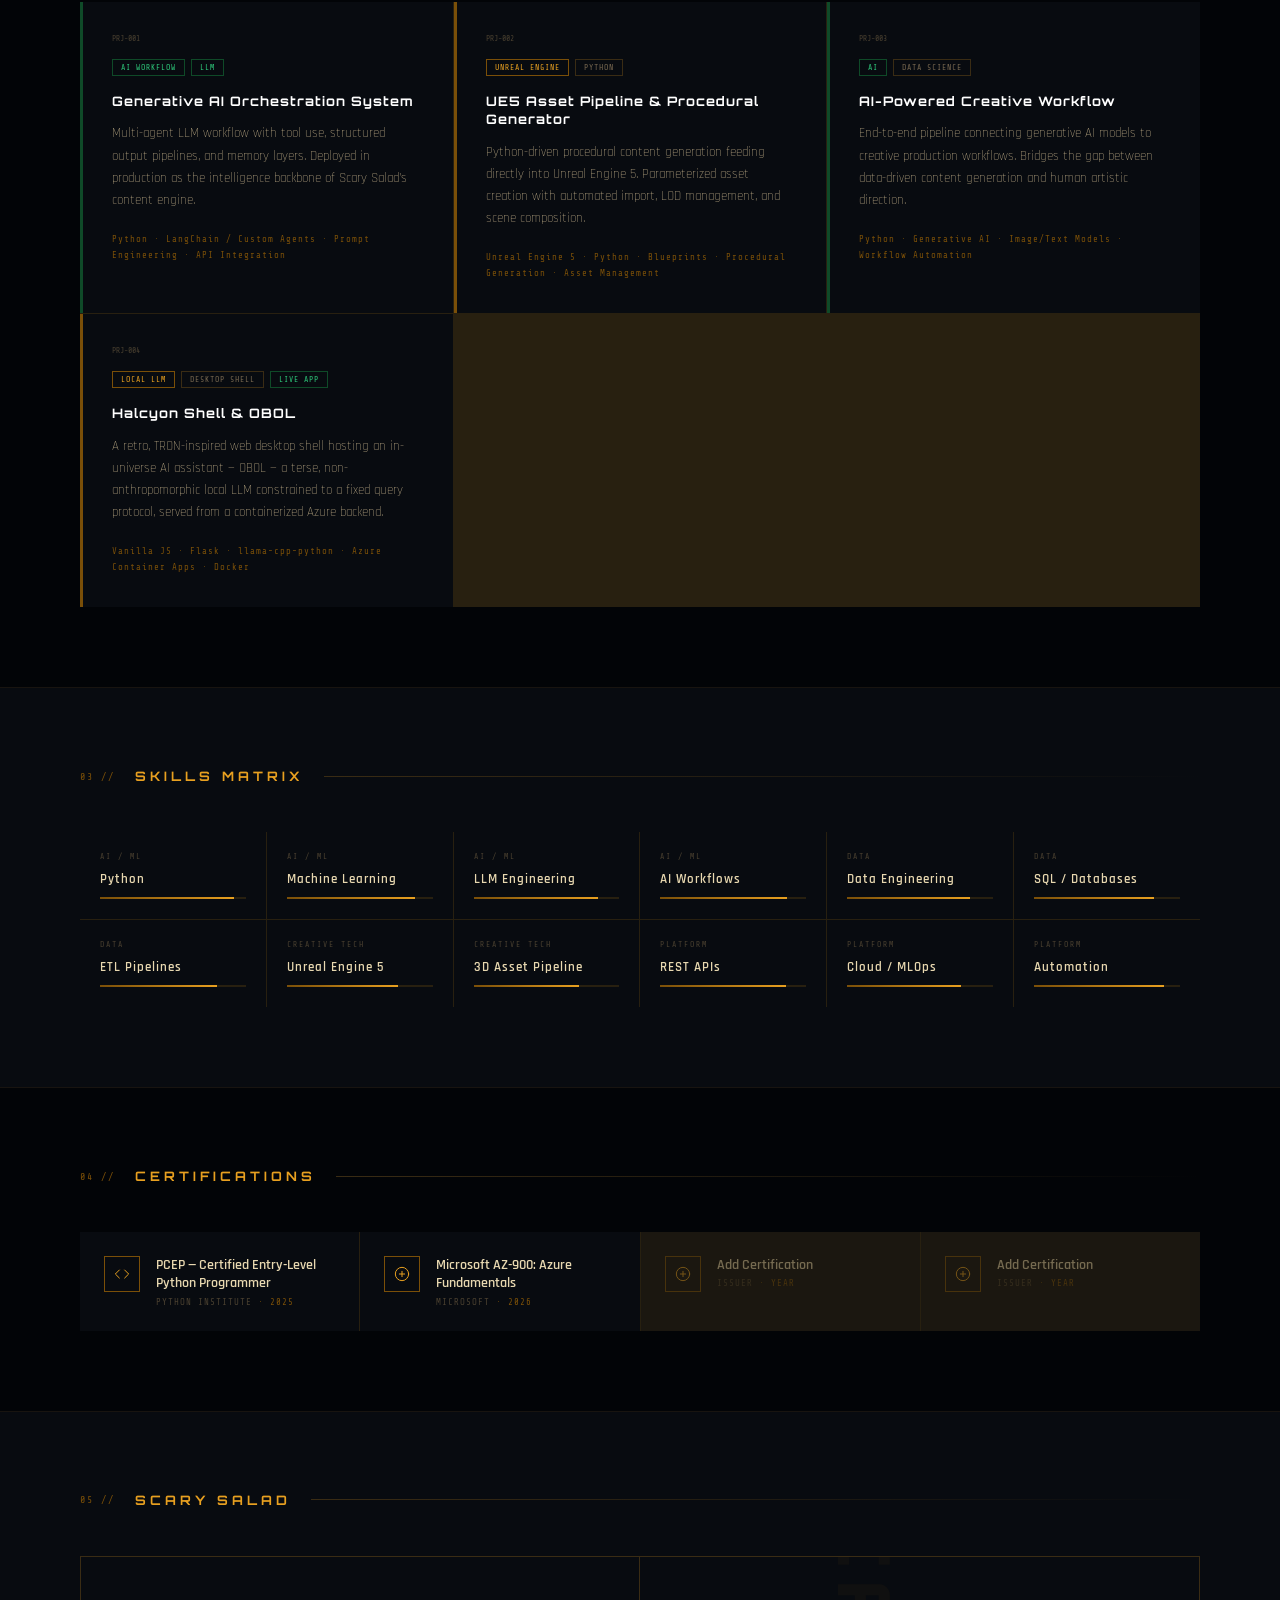
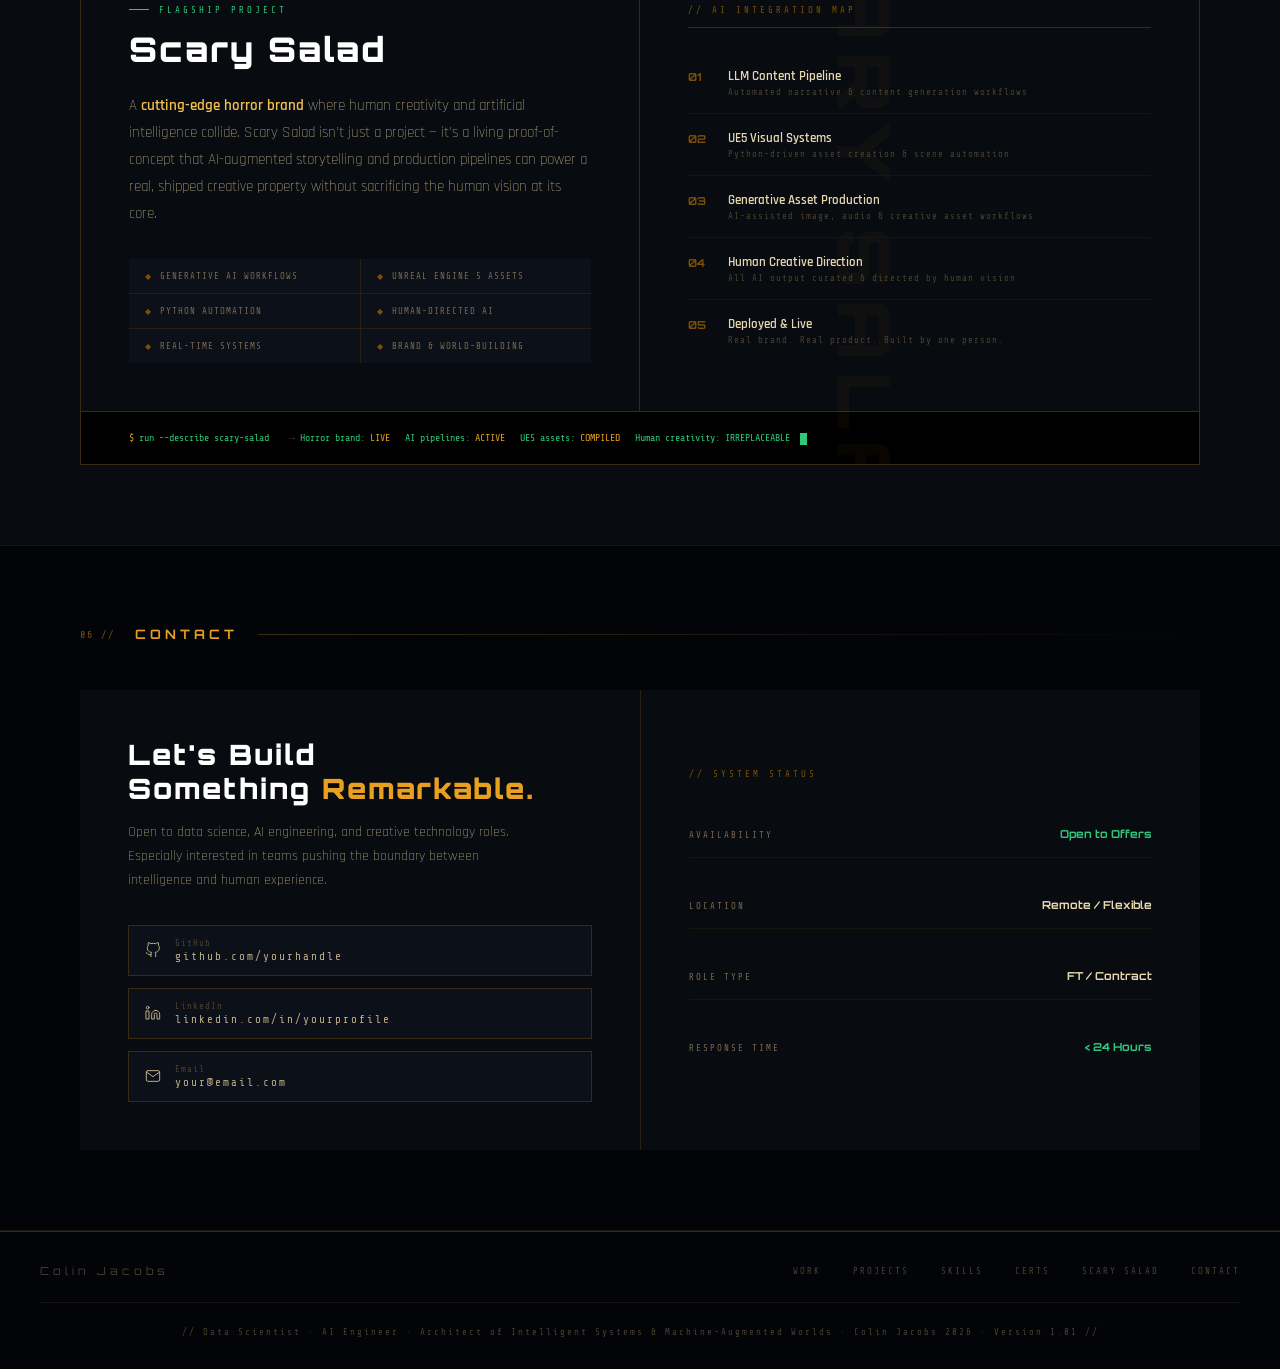
==== commit e0b9412c: "Add version number to footer Updated footer text to include version number." ====
--- a/index.html
+++ b/index.html
@@ -1146,7 +1146,7 @@
     <a href="#scary-salad">Scary Salad</a>
     <a href="#contact">Contact</a>
   </div>
-  <div class="footer-copy">// Data Scientist · AI Engineer · Architect of Intelligent Systems &amp; Machine-Augmented Worlds · Colin Jacobs 2026 //</div>
+  <div class="footer-copy">// Data Scientist · AI Engineer · Architect of Intelligent Systems &amp; Machine-Augmented Worlds · Colin Jacobs 2026 · Version 1.01 //</div>
 </footer>
 
 <script>
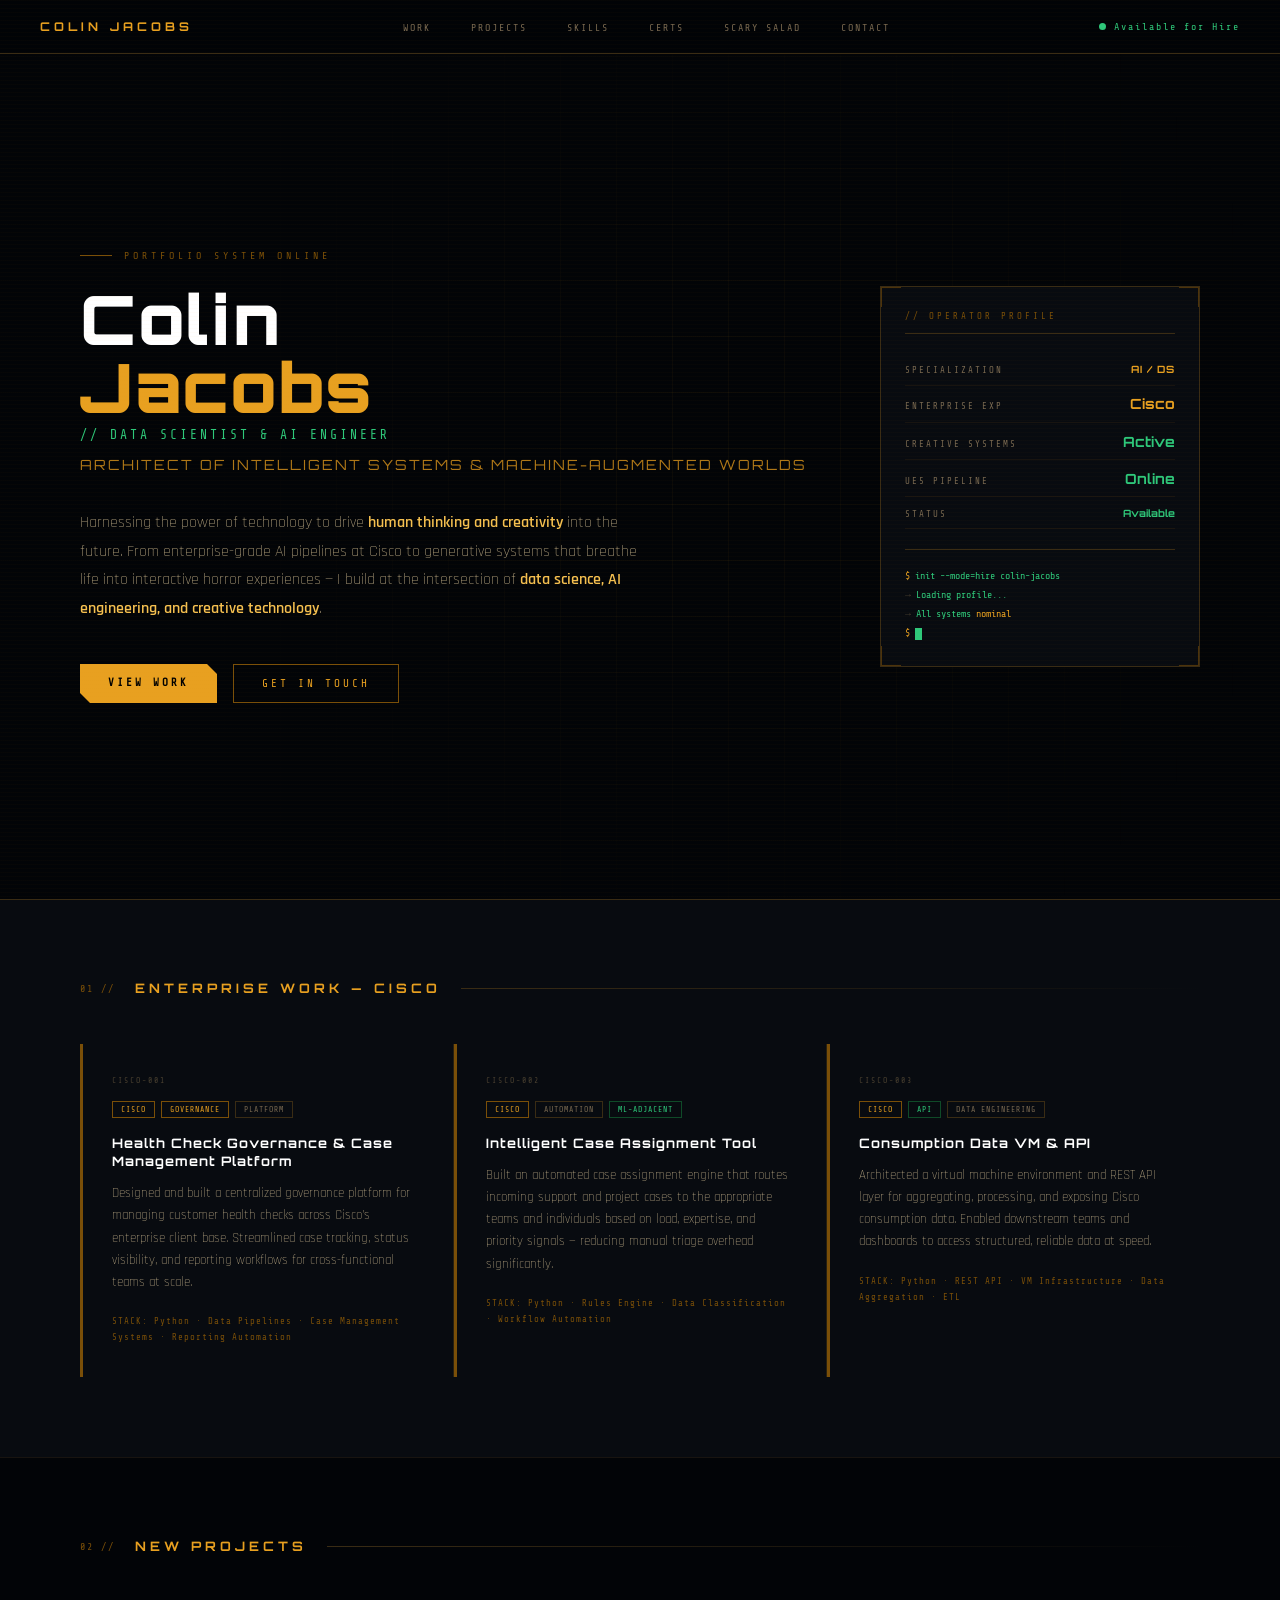
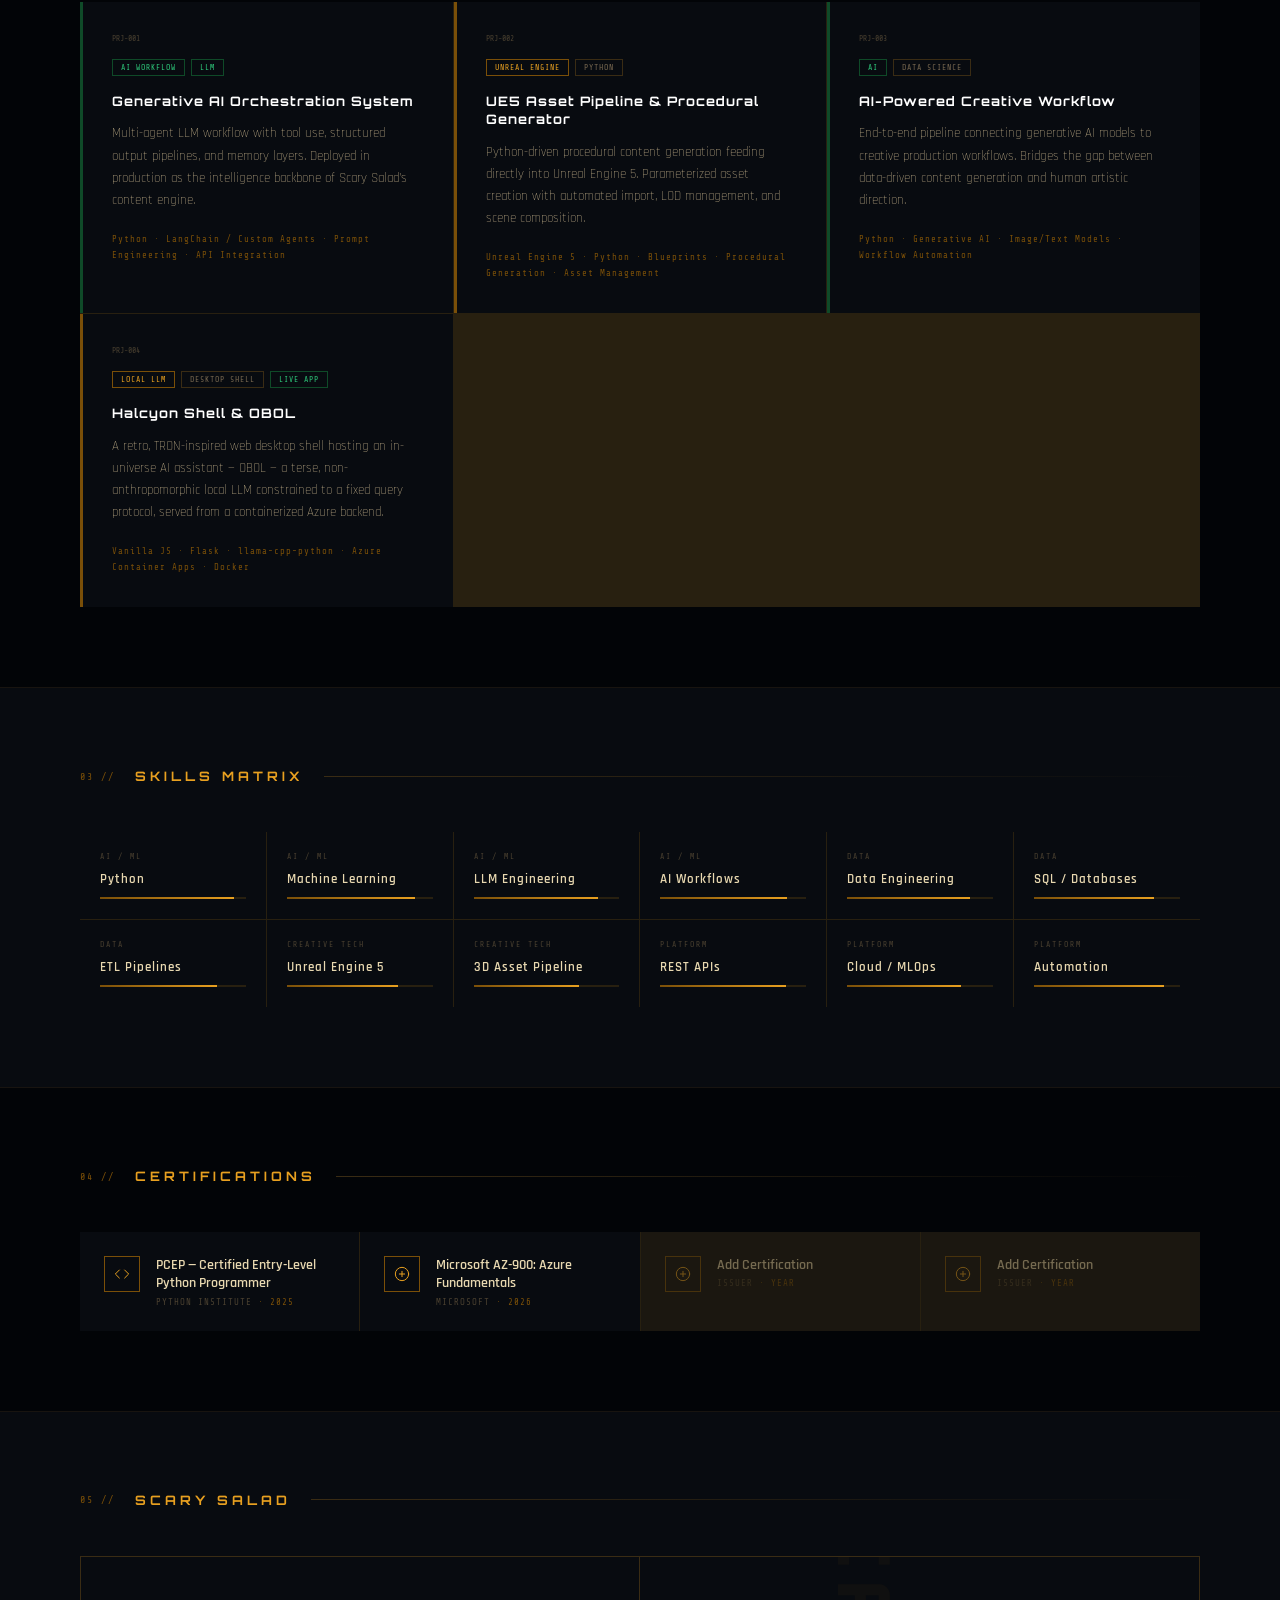
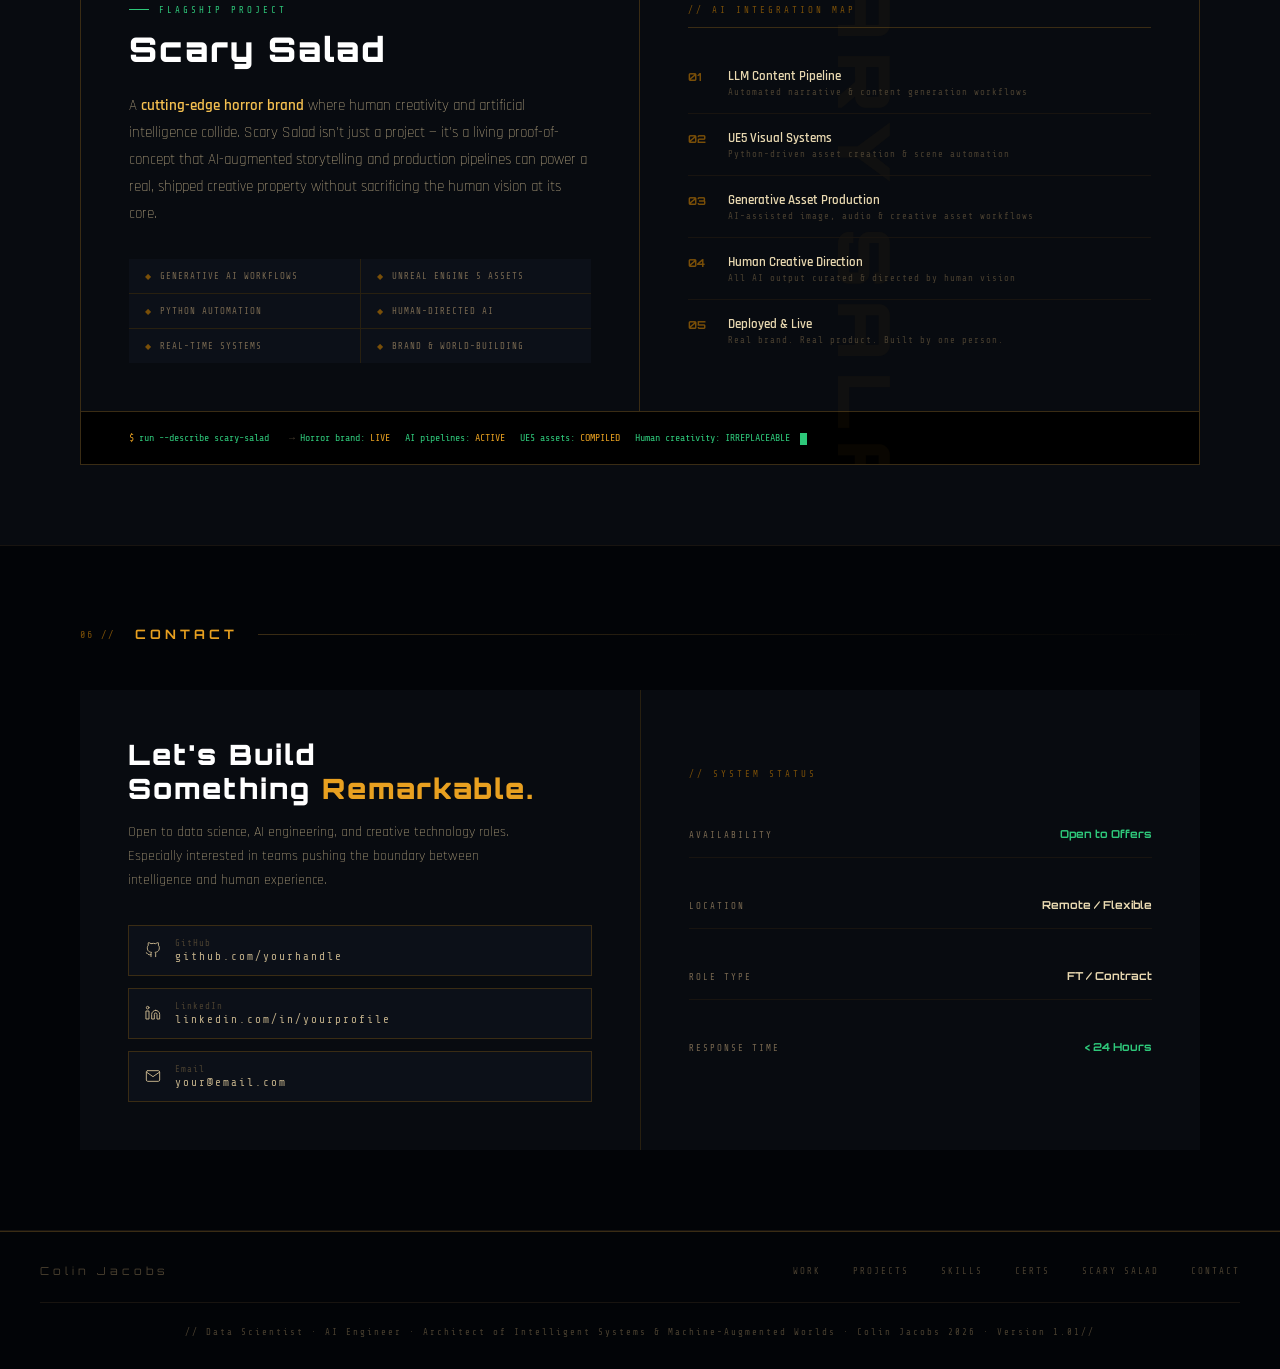
==== commit 0d549cd2: "Add files via upload" ====
--- a/index.html
+++ b/index.html
@@ -1146,7 +1146,7 @@
     <a href="#scary-salad">Scary Salad</a>
     <a href="#contact">Contact</a>
   </div>
-  <div class="footer-copy">// Data Scientist · AI Engineer · Architect of Intelligent Systems &amp; Machine-Augmented Worlds · Colin Jacobs 2026 · Version 1.01 //</div>
+  <div class="footer-copy">// Data Scientist · AI Engineer · Architect of Intelligent Systems &amp; Machine-Augmented Worlds · Colin Jacobs 2026 · Version 1.01//</div>
 </footer>
 
 <script>
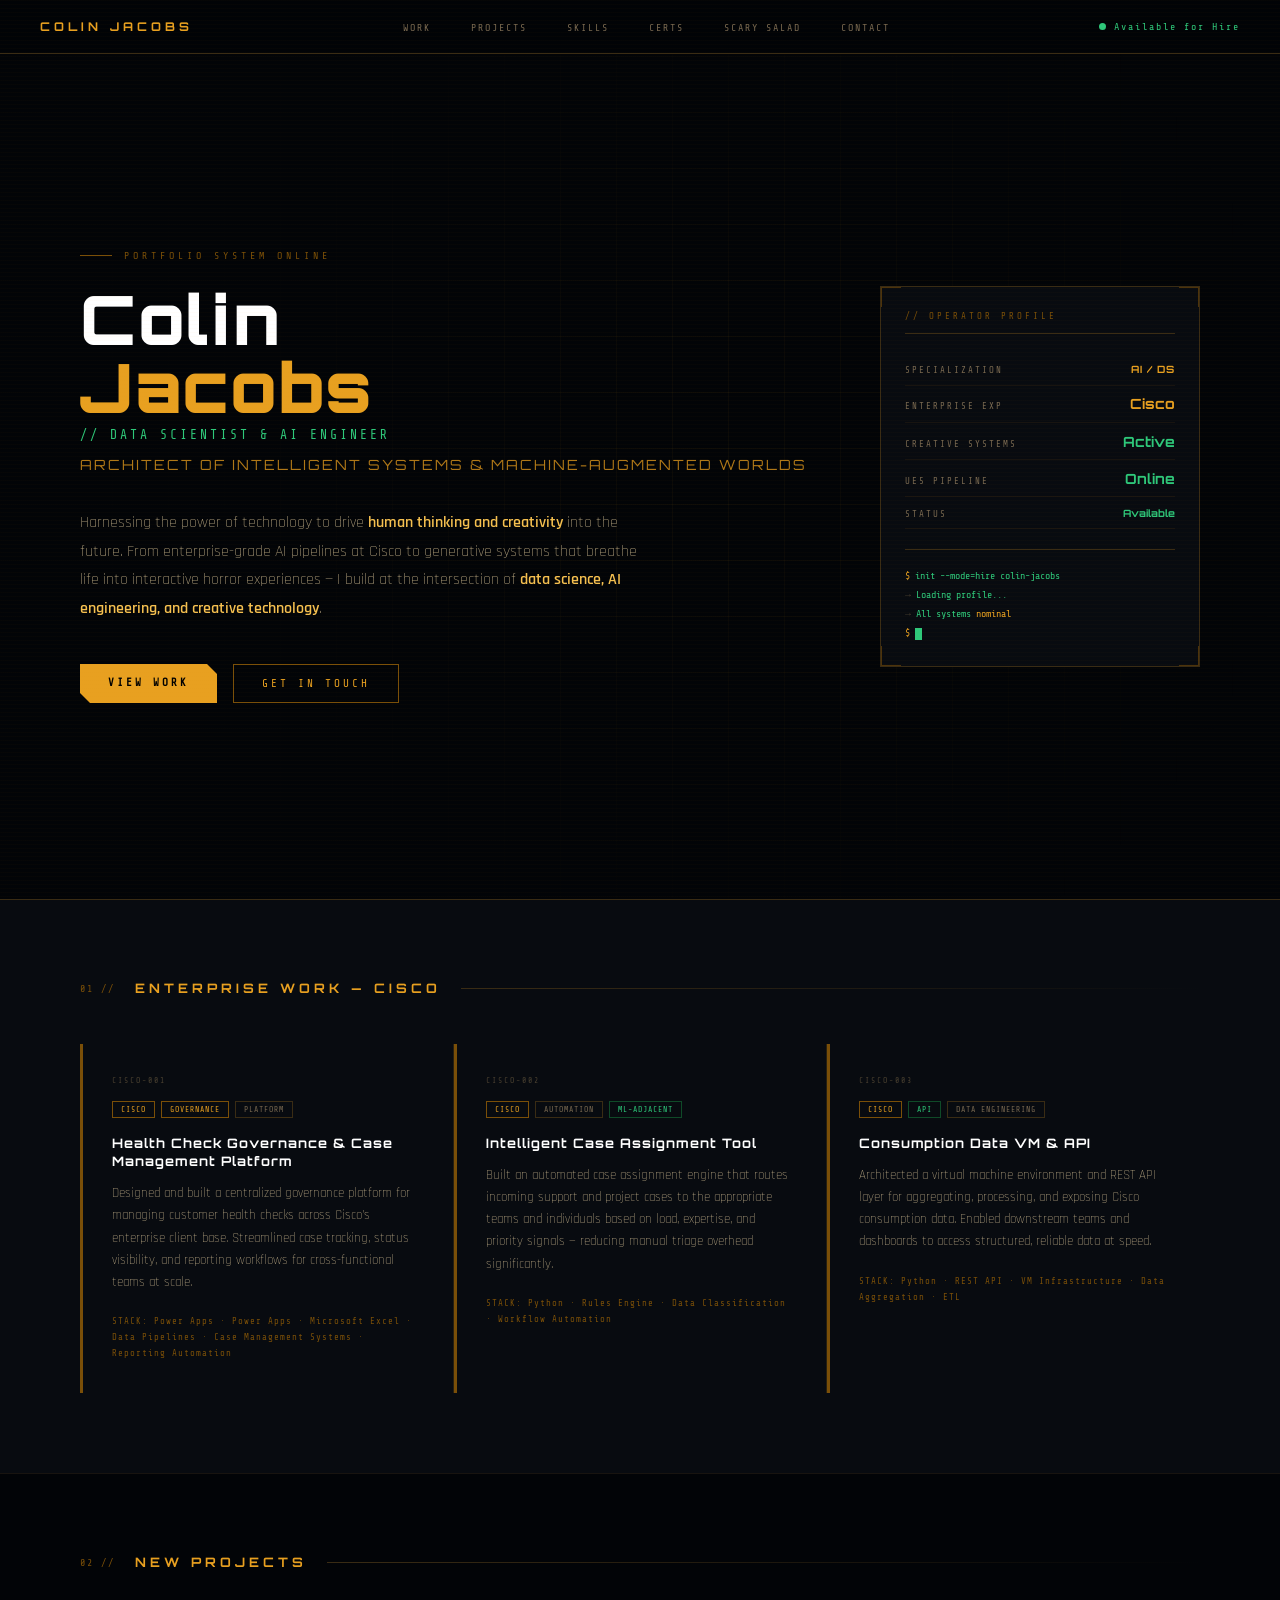
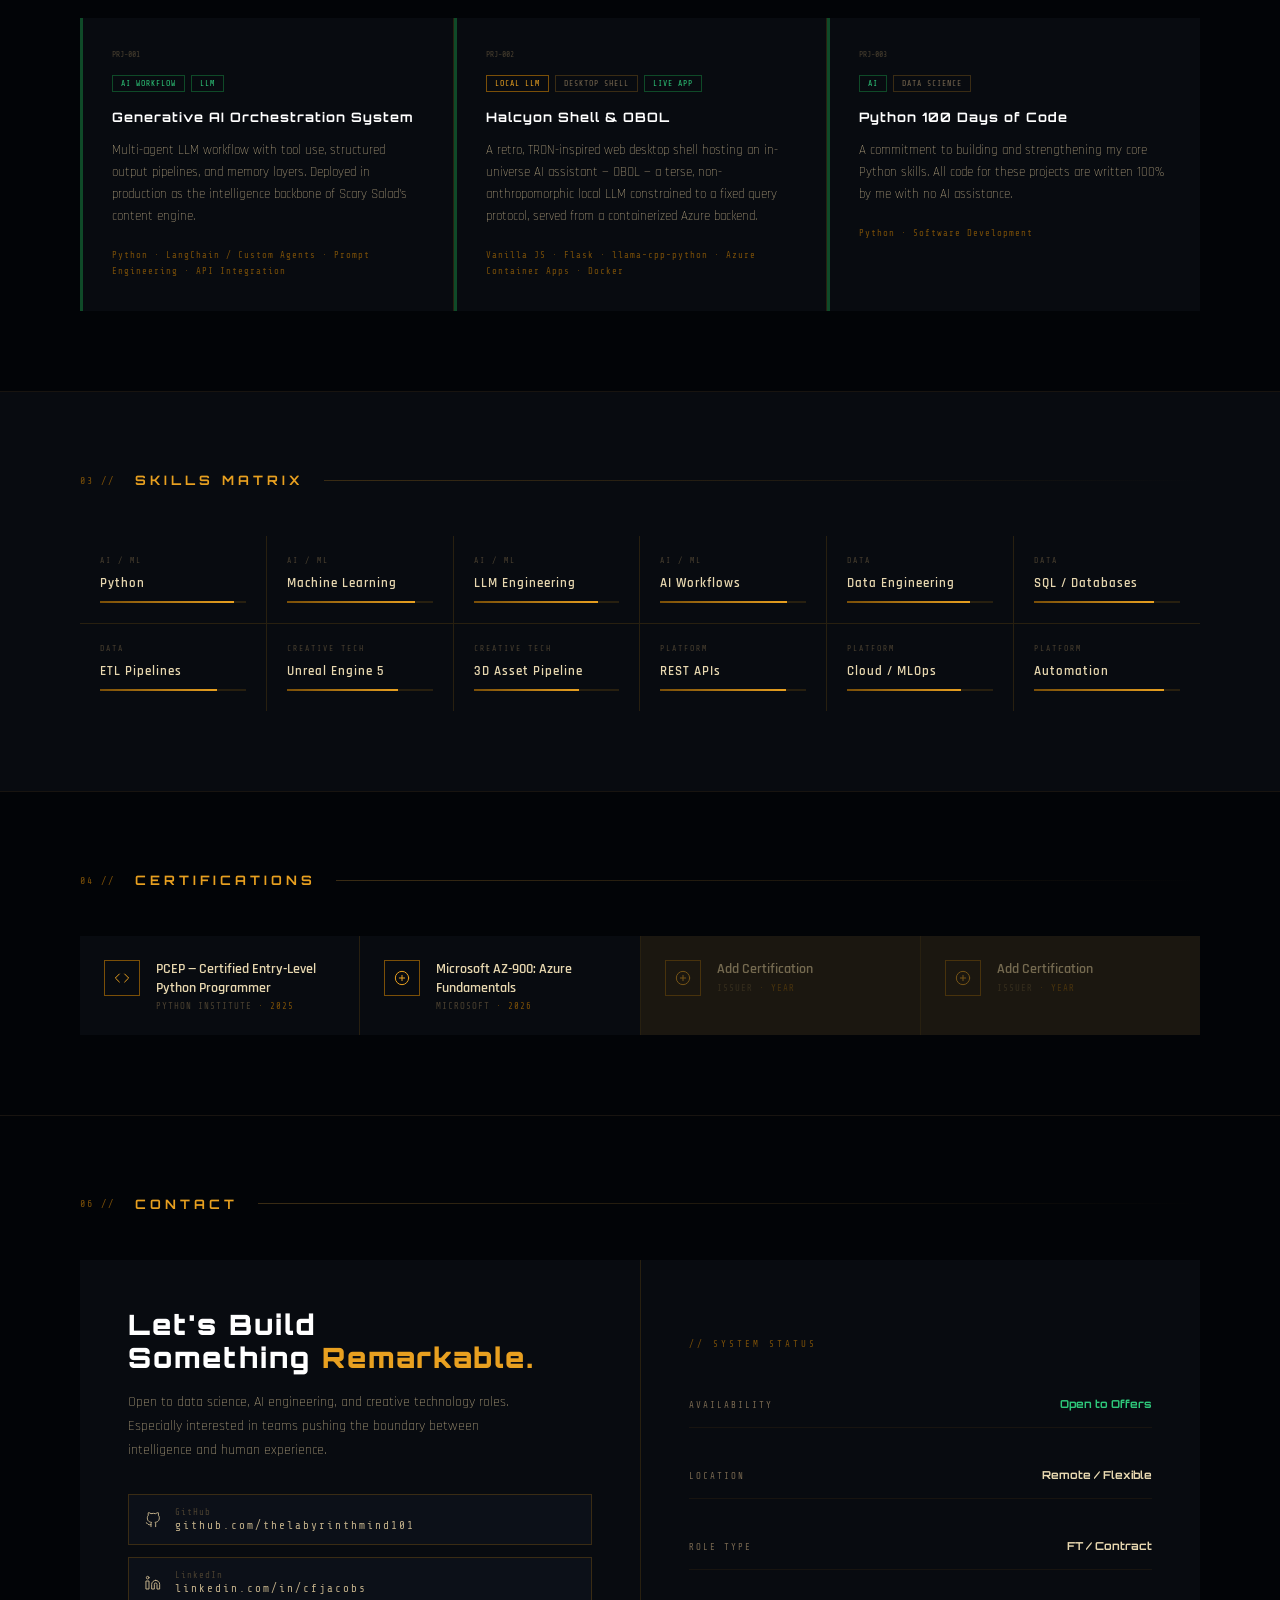
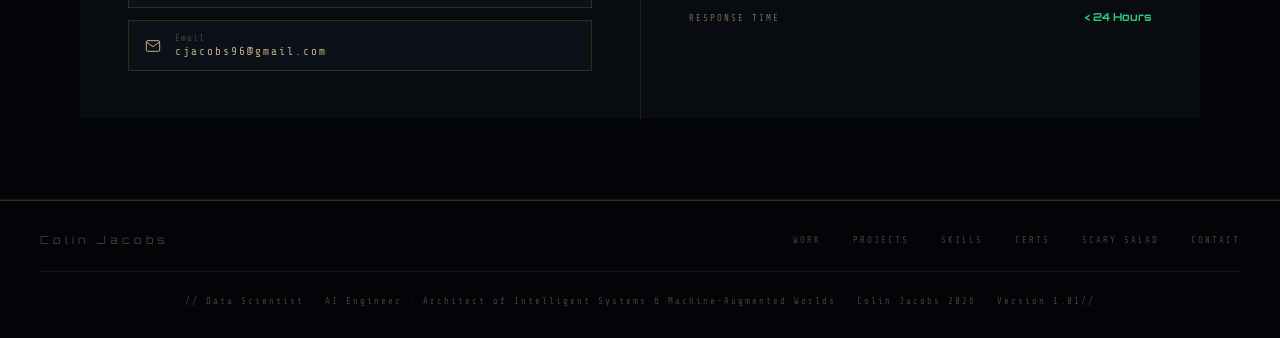
==== commit 657ca64a: "Add files via upload" ====
--- a/index.html
+++ b/index.html
@@ -850,7 +850,7 @@
         </div>
         <div class="work-title">Health Check Governance &amp; Case Management Platform</div>
         <p class="work-desc">Designed and built a centralized governance platform for managing customer health checks across Cisco's enterprise client base. Streamlined case tracking, status visibility, and reporting workflows for cross-functional teams at scale.</p>
-        <div class="work-tech">STACK: Python · Data Pipelines · Case Management Systems · Reporting Automation</div>
+        <div class="work-tech">STACK: Power Apps · Power Apps · Microsoft Excel · Data Pipelines · Case Management Systems · Reporting Automation</div>
       </div>
       <div class="work-card">
         <div class="work-card-id">CISCO-002</div>
@@ -897,36 +897,26 @@
         <p class="project-desc">Multi-agent LLM workflow with tool use, structured output pipelines, and memory layers. Deployed in production as the intelligence backbone of Scary Salad's content engine.</p>
         <div class="work-tech" style="margin-top:1.25rem;">Python · LangChain / Custom Agents · Prompt Engineering · API Integration</div>
       </div>
-      <div class="project-card accent-amber">
-        <div class="project-num">PRJ-002</div>
+      <a href="https://colinjacobs.github.io/obol/" class="project-card accent-green" style="display:block; text-decoration:none; color:inherit;">
+		<div class="project-num">PRJ-002</div>
         <div class="work-tags">
-          <span class="tag amber">Unreal Engine</span>
-          <span class="tag">Python</span>
-        </div>
-        <div class="project-title">UE5 Asset Pipeline &amp; Procedural Generator</div>
-        <p class="project-desc">Python-driven procedural content generation feeding directly into Unreal Engine 5. Parameterized asset creation with automated import, LOD management, and scene composition.</p>
-        <div class="work-tech" style="margin-top:1.25rem;">Unreal Engine 5 · Python · Blueprints · Procedural Generation · Asset Management</div>
-      </div>
-      <div class="project-card accent-green">
+          <span class="tag amber">Local LLM</span>
+          <span class="tag">Desktop Shell</span>
+          <span class="tag green">Live App</span>
+        </div>
+        <div class="project-title">Halcyon Shell &amp; OBOL</div>
+        <p class="project-desc">A retro, TRON-inspired web desktop shell hosting an in-universe AI assistant — OBOL — a terse, non-anthropomorphic local LLM constrained to a fixed query protocol, served from a containerized Azure backend.</p>
+        <div class="work-tech" style="margin-top:1.25rem;">Vanilla JS · Flask · llama-cpp-python · Azure Container Apps · Docker</div>
+      </a>
+      <a href="https://colinjacobs.github.io/colin-jacobs-100-days-of-code/" class="project-card accent-green" style="display:block; text-decoration:none; color:inherit;">
         <div class="project-num">PRJ-003</div>
         <div class="work-tags">
           <span class="tag green">AI</span>
           <span class="tag">Data Science</span>
         </div>
-        <div class="project-title">AI-Powered Creative Workflow</div>
-        <p class="project-desc">End-to-end pipeline connecting generative AI models to creative production workflows. Bridges the gap between data-driven content generation and human artistic direction.</p>
-        <div class="work-tech" style="margin-top:1.25rem;">Python · Generative AI · Image/Text Models · Workflow Automation</div>
-      </div>
-      <a href="./obol/" class="project-card accent-amber" style="display:block; text-decoration:none; color:inherit;">
-        <div class="project-num">PRJ-004</div>
-        <div class="work-tags">
-          <span class="tag amber">Local LLM</span>
-          <span class="tag">Desktop Shell</span>
-          <span class="tag green">Live App</span>
-        </div>
-        <div class="project-title">Halcyon Shell &amp; OBOL</div>
-        <p class="project-desc">A retro, TRON-inspired web desktop shell hosting an in-universe AI assistant — OBOL — a terse, non-anthropomorphic local LLM constrained to a fixed query protocol, served from a containerized Azure backend.</p>
-        <div class="work-tech" style="margin-top:1.25rem;">Vanilla JS · Flask · llama-cpp-python · Azure Container Apps · Docker</div>
+		<div class="project-title">Python 100 Days of Code</div>
+		<p class="project-desc">A commitment to building and strengthening my core Python skills. All code for these projects are written 100% by me with no AI assistance.</p>
+		<div class="work-tech" style="margin-top:1.25rem;">Python · Software Development</div>
       </a>
     </div>
   </div>
@@ -1006,7 +996,7 @@
   </div>
 </div>
 
-<!-- ── SCARY SALAD ── -->
+<!-- ── SCARY SALAD ── 
 <div id="scary-salad" style="background: var(--surface); border-bottom: 1px solid var(--border);">
   <div class="section" style="border:none;">
     <div class="section-header">
@@ -1025,10 +1015,8 @@
           </p>
           <div class="ss-pillars">
             <div class="ss-pillar">Generative AI Workflows</div>
-            <div class="ss-pillar">Unreal Engine 5 Assets</div>
             <div class="ss-pillar">Python Automation</div>
             <div class="ss-pillar">Human-Directed AI</div>
-            <div class="ss-pillar">Real-Time Systems</div>
             <div class="ss-pillar">Brand &amp; World-Building</div>
           </div>
         </div>
@@ -1045,8 +1033,8 @@
             <div class="ss-flow-step">
               <div class="ss-flow-num">02</div>
               <div>
-                <div class="ss-flow-label">UE5 Visual Systems</div>
-                <div class="ss-flow-sub">Python-driven asset creation &amp; scene automation</div>
+                <div class="ss-flow-label">Human Creative Direction</div>
+                <div class="ss-flow-sub">All AI output curated &amp; directed by human vision</div>
               </div>
             </div>
             <div class="ss-flow-step">
@@ -1059,18 +1047,14 @@
             <div class="ss-flow-step">
               <div class="ss-flow-num">04</div>
               <div>
-                <div class="ss-flow-label">Human Creative Direction</div>
-                <div class="ss-flow-sub">All AI output curated &amp; directed by human vision</div>
-              </div>
-            </div>
-            <div class="ss-flow-step">
-              <div class="ss-flow-num">05</div>
-              <div>
                 <div class="ss-flow-label">Deployed &amp; Live</div>
-                <div class="ss-flow-sub">Real brand. Real product. Built by one person.</div>
+                <div class="ss-flow-sub">Real brand. Real stories. Built by one person.</div>
               </div>
             </div>
           </div>
+		  <a href="https://www.facebook.com/scarysalad" class="btn-outline" target="_blank" rel="noopener noreferrer" style="margin-top: 1.75rem;">
+            See More
+          </a>
         </div>
       </div>
       <div class="ss-terminal">
@@ -1084,6 +1068,7 @@
     </div>
   </div>
 </div>
+-->
 
 <!-- ── CONTACT ── -->
 <div id="contact" style="border-bottom: 1px solid var(--border);">
@@ -1098,17 +1083,17 @@
         <div class="contact-headline">Let's Build<br>Something <span class="accent">Remarkable.</span></div>
         <p class="contact-sub">Open to data science, AI engineering, and creative technology roles. Especially interested in teams pushing the boundary between intelligence and human experience.</p>
         <div class="contact-links">
-          <a href="https://github.com/" class="contact-link" target="_blank">
+          <a href="https://github.com/TheLabyrinthMind101" class="contact-link" target="_blank">
             <svg width="16" height="16" viewBox="0 0 24 24" fill="none" stroke="currentColor" stroke-width="1.5" stroke-linecap="round" stroke-linejoin="round"><path d="M9 19c-5 1.5-5-2.5-7-3m14 6v-3.87a3.37 3.37 0 0 0-.94-2.61c3.14-.35 6.44-1.54 6.44-7A5.44 5.44 0 0 0 20 4.77 5.07 5.07 0 0 0 19.91 1S18.73.65 16 2.48a13.38 13.38 0 0 0-7 0C6.27.65 5.09 1 5.09 1A5.07 5.07 0 0 0 5 4.77a5.44 5.44 0 0 0-1.5 3.78c0 5.42 3.3 6.61 6.44 7A3.37 3.37 0 0 0 9 18.13V22"/></svg>
-            <div><span class="contact-link-label">GitHub</span>github.com/yourhandle</div>
+            <div><span class="contact-link-label">GitHub</span>github.com/thelabyrinthmind101</div>
           </a>
-          <a href="https://linkedin.com/" class="contact-link" target="_blank">
+          <a href="https://www.linkedin.com/in/cfjacobs/" class="contact-link" target="_blank">
             <svg width="16" height="16" viewBox="0 0 24 24" fill="none" stroke="currentColor" stroke-width="1.5" stroke-linecap="round" stroke-linejoin="round"><path d="M16 8a6 6 0 0 1 6 6v7h-4v-7a2 2 0 0 0-2-2 2 2 0 0 0-2 2v7h-4v-7a6 6 0 0 1 6-6z"/><rect x="2" y="9" width="4" height="12"/><circle cx="4" cy="4" r="2"/></svg>
-            <div><span class="contact-link-label">LinkedIn</span>linkedin.com/in/yourprofile</div>
+            <div><span class="contact-link-label">LinkedIn</span>linkedin.com/in/cfjacobs</div>
           </a>
-          <a href="mailto:your@email.com" class="contact-link">
+          <a href="cjacobs96@gmail.com" class="contact-link">
             <svg width="16" height="16" viewBox="0 0 24 24" fill="none" stroke="currentColor" stroke-width="1.5" stroke-linecap="round" stroke-linejoin="round"><path d="M4 4h16c1.1 0 2 .9 2 2v12c0 1.1-.9 2-2 2H4c-1.1 0-2-.9-2-2V6c0-1.1.9-2 2-2z"/><polyline points="22,6 12,13 2,6"/></svg>
-            <div><span class="contact-link-label">Email</span>your@email.com</div>
+            <div><span class="contact-link-label">Email</span>cjacobs96@gmail.com</div>
           </a>
         </div>
       </div>
